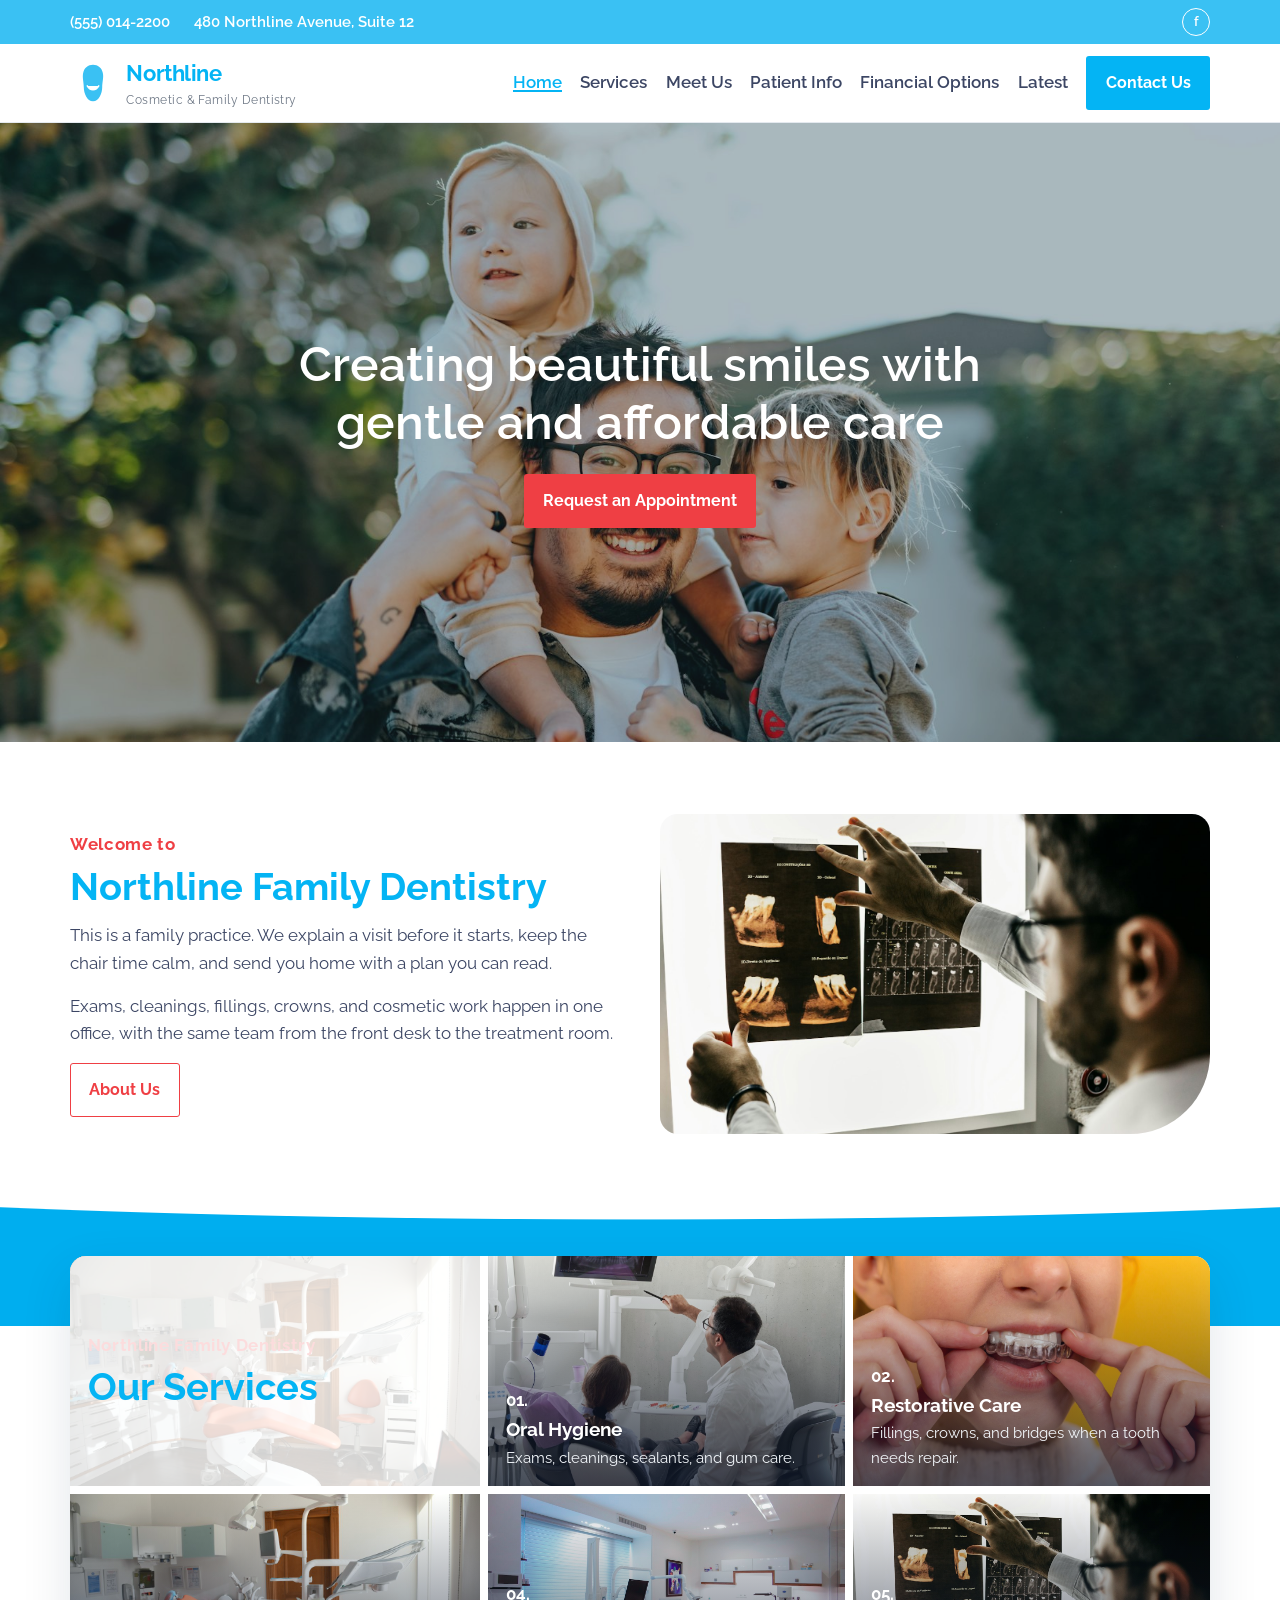
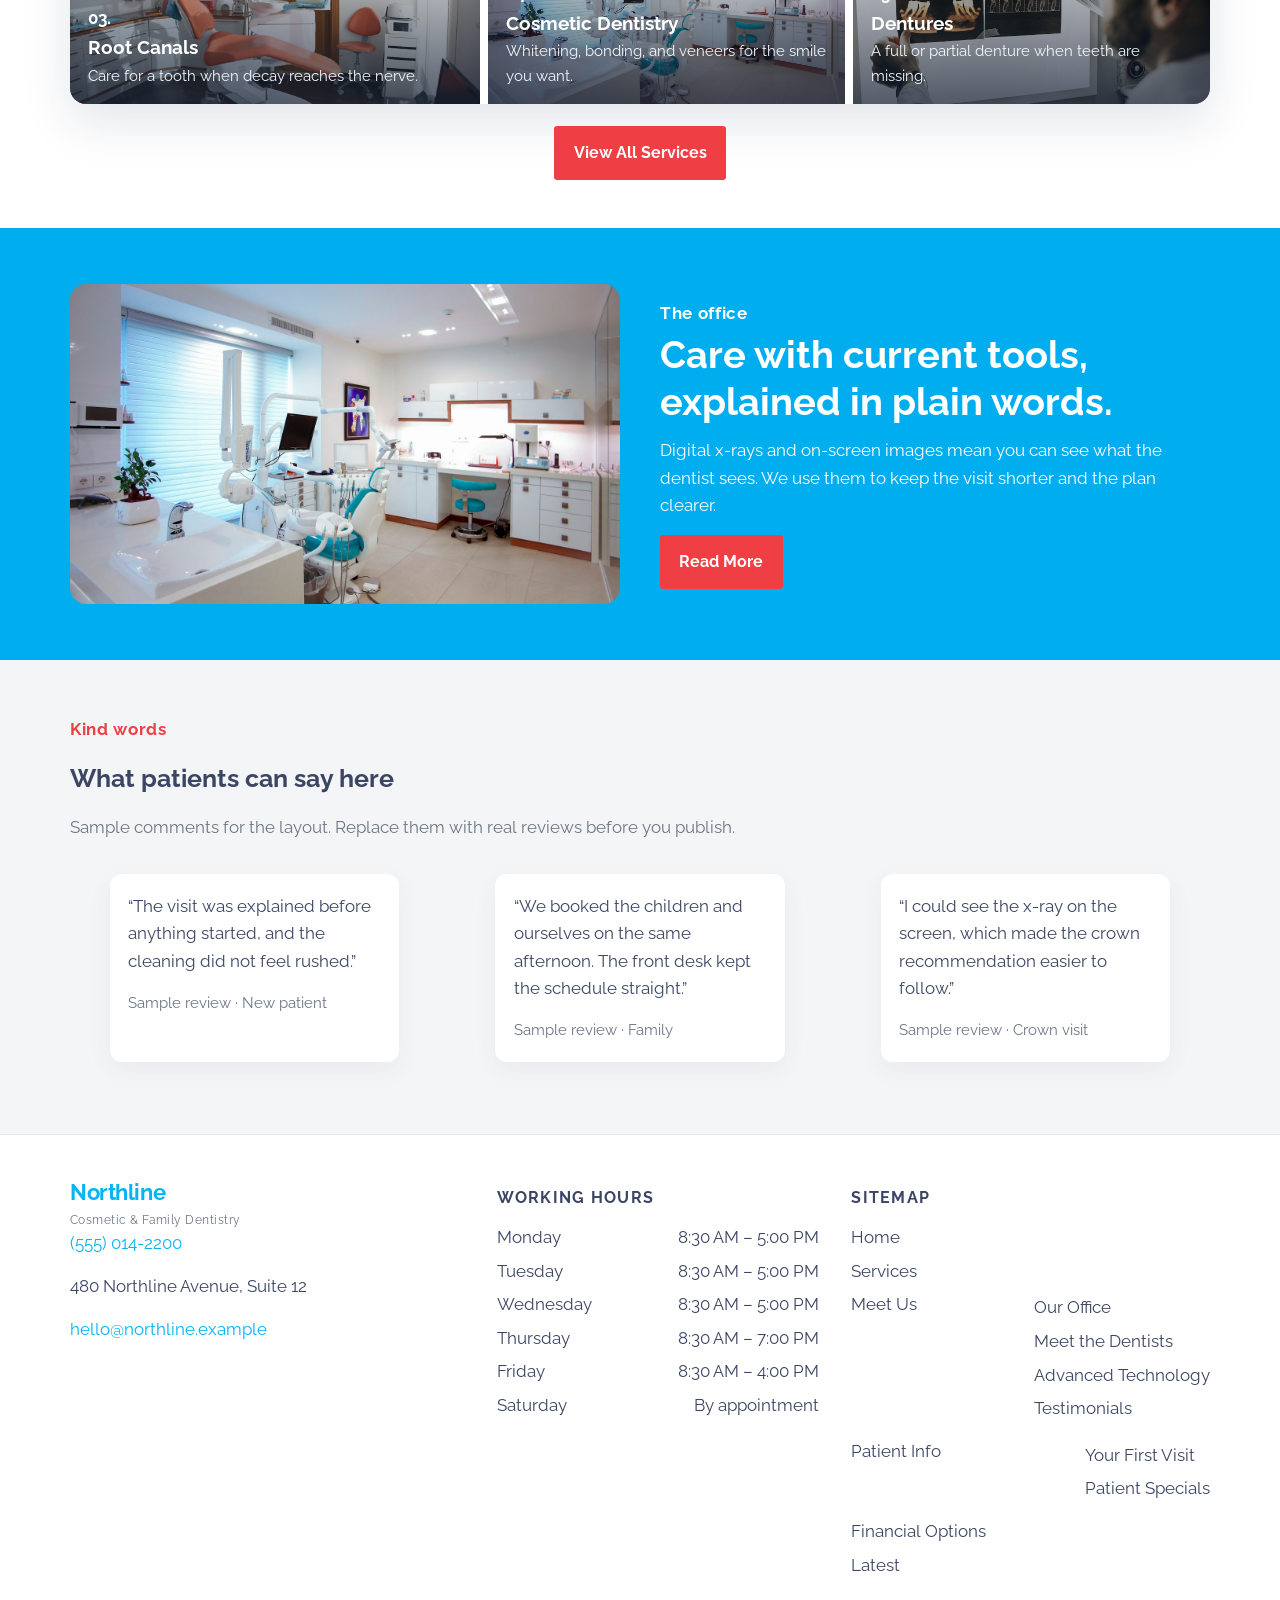
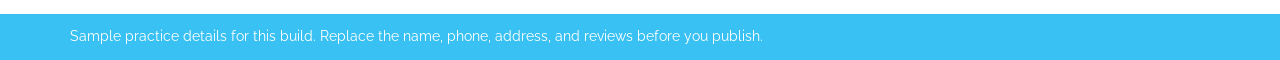
==== index.html @ 06616ae9 "Publish the Northline dental site for client review. Co-authored-by: Cursor <cursoragent@cursor.com>" ====
<!doctype html>
<html lang="en-US">
<head>
<meta charset="UTF-8">
<meta name="viewport" content="width=device-width, initial-scale=1">
<title>Northline Family Dentistry &#8211; Cosmetic &amp; Family Dentistry</title>
<meta name='robots' content='max-image-preview:large' />
<link rel='dns-prefetch' href='//fonts.googleapis.com' />
<link rel="alternate" title="oEmbed (JSON)" type="application/json+oembed" href="https://ammarsanghera-bot.github.io/northline-family-dentistry/wp-json/oembed/1.0/embed?url=http%3A%2F%2Flocalhost%3A8086%2F" />
<link rel="alternate" title="oEmbed (XML)" type="text/xml+oembed" href="https://ammarsanghera-bot.github.io/northline-family-dentistry/wp-json/oembed/1.0/embed?url=http%3A%2F%2Flocalhost%3A8086%2F&#038;format=xml" />
<style id="wp-img-auto-sizes-contain-inline-css">
img:is([sizes=auto i],[sizes^="auto," i]){contain-intrinsic-size:3000px 1500px}
/*# sourceURL=wp-img-auto-sizes-contain-inline-css */
</style>
<style id="wp-emoji-styles-inline-css">

	img.wp-smiley, img.emoji {
		display: inline !important;
		border: none !important;
		box-shadow: none !important;
		height: 1em !important;
		width: 1em !important;
		margin: 0 0.07em !important;
		vertical-align: -0.1em !important;
		background: none !important;
		padding: 0 !important;
	}
/*# sourceURL=wp-emoji-styles-inline-css */
</style>
<style id="classic-theme-styles-inline-css">
/*! This file is auto-generated */
.wp-block-button__link{color:#fff;background-color:#32373c;border-radius:9999px;box-shadow:none;text-decoration:none;padding:calc(.667em + 2px) calc(1.333em + 2px);font-size:1.125em}.wp-block-file__button{background:#32373c;color:#fff;text-decoration:none}
/*# sourceURL=/wp-includes/css/classic-themes.min.css */
</style>
<style id="global-styles-inline-css">
:root{--wp--preset--aspect-ratio--square: 1;--wp--preset--aspect-ratio--4-3: 4/3;--wp--preset--aspect-ratio--3-4: 3/4;--wp--preset--aspect-ratio--3-2: 3/2;--wp--preset--aspect-ratio--2-3: 2/3;--wp--preset--aspect-ratio--16-9: 16/9;--wp--preset--aspect-ratio--9-16: 9/16;--wp--preset--color--black: #000000;--wp--preset--color--cyan-bluish-gray: #abb8c3;--wp--preset--color--white: #ffffff;--wp--preset--color--pale-pink: #f78da7;--wp--preset--color--vivid-red: #cf2e2e;--wp--preset--color--luminous-vivid-orange: #ff6900;--wp--preset--color--luminous-vivid-amber: #fcb900;--wp--preset--color--light-green-cyan: #7bdcb5;--wp--preset--color--vivid-green-cyan: #00d084;--wp--preset--color--pale-cyan-blue: #8ed1fc;--wp--preset--color--vivid-cyan-blue: #0693e3;--wp--preset--color--vivid-purple: #9b51e0;--wp--preset--gradient--vivid-cyan-blue-to-vivid-purple: linear-gradient(135deg,rgb(6,147,227) 0%,rgb(155,81,224) 100%);--wp--preset--gradient--light-green-cyan-to-vivid-green-cyan: linear-gradient(135deg,rgb(122,220,180) 0%,rgb(0,208,130) 100%);--wp--preset--gradient--luminous-vivid-amber-to-luminous-vivid-orange: linear-gradient(135deg,rgb(252,185,0) 0%,rgb(255,105,0) 100%);--wp--preset--gradient--luminous-vivid-orange-to-vivid-red: linear-gradient(135deg,rgb(255,105,0) 0%,rgb(207,46,46) 100%);--wp--preset--gradient--very-light-gray-to-cyan-bluish-gray: linear-gradient(135deg,rgb(238,238,238) 0%,rgb(169,184,195) 100%);--wp--preset--gradient--cool-to-warm-spectrum: linear-gradient(135deg,rgb(74,234,220) 0%,rgb(151,120,209) 20%,rgb(207,42,186) 40%,rgb(238,44,130) 60%,rgb(251,105,98) 80%,rgb(254,248,76) 100%);--wp--preset--gradient--blush-light-purple: linear-gradient(135deg,rgb(255,206,236) 0%,rgb(152,150,240) 100%);--wp--preset--gradient--blush-bordeaux: linear-gradient(135deg,rgb(254,205,165) 0%,rgb(254,45,45) 50%,rgb(107,0,62) 100%);--wp--preset--gradient--luminous-dusk: linear-gradient(135deg,rgb(255,203,112) 0%,rgb(199,81,192) 50%,rgb(65,88,208) 100%);--wp--preset--gradient--pale-ocean: linear-gradient(135deg,rgb(255,245,203) 0%,rgb(182,227,212) 50%,rgb(51,167,181) 100%);--wp--preset--gradient--electric-grass: linear-gradient(135deg,rgb(202,248,128) 0%,rgb(113,206,126) 100%);--wp--preset--gradient--midnight: linear-gradient(135deg,rgb(2,3,129) 0%,rgb(40,116,252) 100%);--wp--preset--font-size--small: 13px;--wp--preset--font-size--medium: 20px;--wp--preset--font-size--large: 36px;--wp--preset--font-size--x-large: 42px;--wp--preset--spacing--20: 0.44rem;--wp--preset--spacing--30: 0.67rem;--wp--preset--spacing--40: 1rem;--wp--preset--spacing--50: 1.5rem;--wp--preset--spacing--60: 2.25rem;--wp--preset--spacing--70: 3.38rem;--wp--preset--spacing--80: 5.06rem;--wp--preset--shadow--natural: 6px 6px 9px rgba(0, 0, 0, 0.2);--wp--preset--shadow--deep: 12px 12px 50px rgba(0, 0, 0, 0.4);--wp--preset--shadow--sharp: 6px 6px 0px rgba(0, 0, 0, 0.2);--wp--preset--shadow--outlined: 6px 6px 0px -3px rgb(255, 255, 255), 6px 6px rgb(0, 0, 0);--wp--preset--shadow--crisp: 6px 6px 0px rgb(0, 0, 0);}.wp-block-button{--wp--preset--dimension--25: 25%;--wp--preset--dimension--50: 50%;--wp--preset--dimension--75: 75%;--wp--preset--dimension--100: 100%;}:where(body) { margin: 0; }:where(.is-layout-flex){gap: 0.5em;}:where(.is-layout-grid){gap: 0.5em;}body .is-layout-flex{display: flex;}.is-layout-flex{flex-wrap: wrap;align-items: center;}.is-layout-flex > :is(*, div){margin: 0;}body .is-layout-grid{display: grid;}.is-layout-grid > :is(*, div){margin: 0;}body{padding-top: 0px;padding-right: 0px;padding-bottom: 0px;padding-left: 0px;}:root :where(.wp-element-button, .wp-block-button__link){background-color: #32373c;border-width: 0;color: #fff;font-family: inherit;font-size: inherit;font-style: inherit;font-weight: inherit;letter-spacing: inherit;line-height: inherit;padding-top: calc(0.667em + 2px);padding-right: calc(1.333em + 2px);padding-bottom: calc(0.667em + 2px);padding-left: calc(1.333em + 2px);text-decoration: none;text-transform: inherit;}.has-black-color{color: var(--wp--preset--color--black) !important;}.has-cyan-bluish-gray-color{color: var(--wp--preset--color--cyan-bluish-gray) !important;}.has-white-color{color: var(--wp--preset--color--white) !important;}.has-pale-pink-color{color: var(--wp--preset--color--pale-pink) !important;}.has-vivid-red-color{color: var(--wp--preset--color--vivid-red) !important;}.has-luminous-vivid-orange-color{color: var(--wp--preset--color--luminous-vivid-orange) !important;}.has-luminous-vivid-amber-color{color: var(--wp--preset--color--luminous-vivid-amber) !important;}.has-light-green-cyan-color{color: var(--wp--preset--color--light-green-cyan) !important;}.has-vivid-green-cyan-color{color: var(--wp--preset--color--vivid-green-cyan) !important;}.has-pale-cyan-blue-color{color: var(--wp--preset--color--pale-cyan-blue) !important;}.has-vivid-cyan-blue-color{color: var(--wp--preset--color--vivid-cyan-blue) !important;}.has-vivid-purple-color{color: var(--wp--preset--color--vivid-purple) !important;}.has-black-background-color{background-color: var(--wp--preset--color--black) !important;}.has-cyan-bluish-gray-background-color{background-color: var(--wp--preset--color--cyan-bluish-gray) !important;}.has-white-background-color{background-color: var(--wp--preset--color--white) !important;}.has-pale-pink-background-color{background-color: var(--wp--preset--color--pale-pink) !important;}.has-vivid-red-background-color{background-color: var(--wp--preset--color--vivid-red) !important;}.has-luminous-vivid-orange-background-color{background-color: var(--wp--preset--color--luminous-vivid-orange) !important;}.has-luminous-vivid-amber-background-color{background-color: var(--wp--preset--color--luminous-vivid-amber) !important;}.has-light-green-cyan-background-color{background-color: var(--wp--preset--color--light-green-cyan) !important;}.has-vivid-green-cyan-background-color{background-color: var(--wp--preset--color--vivid-green-cyan) !important;}.has-pale-cyan-blue-background-color{background-color: var(--wp--preset--color--pale-cyan-blue) !important;}.has-vivid-cyan-blue-background-color{background-color: var(--wp--preset--color--vivid-cyan-blue) !important;}.has-vivid-purple-background-color{background-color: var(--wp--preset--color--vivid-purple) !important;}.has-black-border-color{border-color: var(--wp--preset--color--black) !important;}.has-cyan-bluish-gray-border-color{border-color: var(--wp--preset--color--cyan-bluish-gray) !important;}.has-white-border-color{border-color: var(--wp--preset--color--white) !important;}.has-pale-pink-border-color{border-color: var(--wp--preset--color--pale-pink) !important;}.has-vivid-red-border-color{border-color: var(--wp--preset--color--vivid-red) !important;}.has-luminous-vivid-orange-border-color{border-color: var(--wp--preset--color--luminous-vivid-orange) !important;}.has-luminous-vivid-amber-border-color{border-color: var(--wp--preset--color--luminous-vivid-amber) !important;}.has-light-green-cyan-border-color{border-color: var(--wp--preset--color--light-green-cyan) !important;}.has-vivid-green-cyan-border-color{border-color: var(--wp--preset--color--vivid-green-cyan) !important;}.has-pale-cyan-blue-border-color{border-color: var(--wp--preset--color--pale-cyan-blue) !important;}.has-vivid-cyan-blue-border-color{border-color: var(--wp--preset--color--vivid-cyan-blue) !important;}.has-vivid-purple-border-color{border-color: var(--wp--preset--color--vivid-purple) !important;}.has-vivid-cyan-blue-to-vivid-purple-gradient-background{background: var(--wp--preset--gradient--vivid-cyan-blue-to-vivid-purple) !important;}.has-light-green-cyan-to-vivid-green-cyan-gradient-background{background: var(--wp--preset--gradient--light-green-cyan-to-vivid-green-cyan) !important;}.has-luminous-vivid-amber-to-luminous-vivid-orange-gradient-background{background: var(--wp--preset--gradient--luminous-vivid-amber-to-luminous-vivid-orange) !important;}.has-luminous-vivid-orange-to-vivid-red-gradient-background{background: var(--wp--preset--gradient--luminous-vivid-orange-to-vivid-red) !important;}.has-very-light-gray-to-cyan-bluish-gray-gradient-background{background: var(--wp--preset--gradient--very-light-gray-to-cyan-bluish-gray) !important;}.has-cool-to-warm-spectrum-gradient-background{background: var(--wp--preset--gradient--cool-to-warm-spectrum) !important;}.has-blush-light-purple-gradient-background{background: var(--wp--preset--gradient--blush-light-purple) !important;}.has-blush-bordeaux-gradient-background{background: var(--wp--preset--gradient--blush-bordeaux) !important;}.has-luminous-dusk-gradient-background{background: var(--wp--preset--gradient--luminous-dusk) !important;}.has-pale-ocean-gradient-background{background: var(--wp--preset--gradient--pale-ocean) !important;}.has-electric-grass-gradient-background{background: var(--wp--preset--gradient--electric-grass) !important;}.has-midnight-gradient-background{background: var(--wp--preset--gradient--midnight) !important;}.has-small-font-size{font-size: var(--wp--preset--font-size--small) !important;}.has-medium-font-size{font-size: var(--wp--preset--font-size--medium) !important;}.has-large-font-size{font-size: var(--wp--preset--font-size--large) !important;}.has-x-large-font-size{font-size: var(--wp--preset--font-size--x-large) !important;}
:root :where(.wp-block-icon svg){width: 24px;}
:where(.wp-block-gallery.is-layout-flex){gap: var( --wp--style--gallery-gap-default, var( --gallery-block--gutter-size, var( --wp--style--block-gap, 0.5em ) ) );}:where(.wp-block-gallery.is-layout-grid){gap: var( --wp--style--gallery-gap-default, var( --gallery-block--gutter-size, var( --wp--style--block-gap, 0.5em ) ) );}
:where(.wp-block-latest-posts.is-layout-flex){gap: 1.25em;}:where(.wp-block-latest-posts.is-layout-grid){gap: 1.25em;}
:where(.wp-block-post-template.is-layout-flex){gap: 1.25em;}:where(.wp-block-post-template.is-layout-grid){gap: 1.25em;}
:where(.wp-block-term-template.is-layout-flex){gap: 1.25em;}:where(.wp-block-term-template.is-layout-grid){gap: 1.25em;}
:where(.wp-block-columns.is-layout-flex){gap: 2em;}:where(.wp-block-columns.is-layout-grid){gap: 2em;}
:root :where(.wp-block-pullquote){font-size: 1.5em;line-height: 1.6;}
/*# sourceURL=global-styles-inline-css */
</style>
<link rel='stylesheet' id='northline-fonts-css' href='https://fonts.googleapis.com/css2?family=Raleway:wght@500;600;700&#038;display=swap' media='all' />
<link rel='stylesheet' id='elementor-frontend-css' href='./wp-content/plugins/elementor/assets/css/frontend.min.css?ver=4.3.6' media='all' />
<style id="elementor-frontend-inline-css">
.e-heading-base a, .e-paragraph-base a { all: unset; cursor: pointer; }form[data-element_type="e-form"].form-state-success [data-element_type="e-form-success-message"],form[data-element_type="e-form"].form-state-error [data-element_type="e-form-error-message"]{ display: block; }.elementor-edit-mode [data-element_type="e-form-success-message"]:is(.elementor-element-editable, :has(.elementor-element-editable), :has(> .elementor-empty-view)),.elementor-edit-mode [data-element_type="e-form-error-message"]:is(.elementor-element-editable, :has(.elementor-element-editable), :has(> .elementor-empty-view)){ display: block; }.e-background-video { position: relative; overflow: hidden; }.e-background-video__media { position: absolute; inset: 0; width: 100%; height: 100%; object-fit: cover; pointer-events: none; z-index: 0; }.e-background-video__content { position: relative; z-index: 1; flex: 1 1 auto; }.elementor-edit-mode .e-background-video__content.e-atomic-element:has(> .elementor-empty-view) { display: flex; flex-direction: column; flex: 1 1 auto; min-height: 0; }.elementor-edit-mode .e-background-video__content.e-atomic-element:has(> .elementor-empty-view) > .elementor-empty-view.elementor-empty-view { position: relative; flex: 1 1 auto; min-height: 120px; height: auto; width: 100%; }.elementor-edit-mode .e-background-video__content.e-atomic-element:has(> .elementor-empty-view) > .elementor-empty-view > .elementor-first-add { position: absolute; inset: 0; width: 100%; height: 100%; }.e-background-video__controls { z-index: 2; }.e-background-video__play, .e-background-video__pause { appearance: none; -webkit-appearance: none; }.e-background-video.e-background-video--playing .e-background-video__play { display: none; }.e-background-video.e-background-video--paused .e-background-video__pause { display: none; }.e-background-video:not(.e-background-video--playing):not(.e-background-video--paused) .e-background-video__controls,.e-background-video:not(.e-background-video--playing):not(.e-background-video--paused) .e-background-video__play,.e-background-video:not(.e-background-video--playing):not(.e-background-video--paused) .e-background-video__pause { display: none; }.e-accordion-item-header-base { list-style: none; }.e-accordion-item-header-base::-webkit-details-marker { display: none; }.e-accordion-item-base { interpolate-size: allow-keywords; }.e-accordion-item-base::details-content {block-size: 0; overflow: hidden;transition: block-size .3s ease, content-visibility .3s ease allow-discrete;}.e-accordion-item-base[open]::details-content { block-size: auto; }.e-accordion-item-icon-base.e-accordion-item-icon-base .e-svg-base { width: auto; height: 100%; max-width: 100%; }.e-accordion-item-icon-base.e-accordion-item-icon-base .e-svg-base svg { width: auto !important; }.e-accordion-item-icon-base svg { transition: transform .3s ease; }.e-accordion-item-base[open] > summary .e-accordion-item-icon-base svg { transform: rotate(180deg); }
/*# sourceURL=elementor-frontend-inline-css */
</style>
<link rel='stylesheet' id='northline-css' href='./wp-content/themes/northline/assets/css/site.css?ver=1.0.0' media='all' />
<link rel='stylesheet' id='elementor-post-4-css' href='./wp-content/uploads/elementor/css/post-4.css?ver=1793746871' media='all' />
<link rel='stylesheet' id='elementor-post-5-css' href='./wp-content/uploads/elementor/css/post-5.css?ver=1793746871' media='all' />
<link rel='stylesheet' id='base-desktop-css' href='./wp-content/uploads/elementor/css/base-desktop.css?ver=6aea67b7d69b6' media='all' />
<link rel='stylesheet' id='base-mobile-css' href='./wp-content/uploads/elementor/css/base-mobile.css?ver=6aea67b7d69b6' media='(max-width:767px)' />
<link rel='stylesheet' id='elementor-gf-roboto-css' href='https://fonts.googleapis.com/css?family=Roboto:100,100italic,200,200italic,300,300italic,400,400italic,500,500italic,600,600italic,700,700italic,800,800italic,900,900italic&#038;display=swap' media='all' />
<link rel='stylesheet' id='elementor-gf-robotoslab-css' href='https://fonts.googleapis.com/css?family=Roboto+Slab:100,100italic,200,200italic,300,300italic,400,400italic,500,500italic,600,600italic,700,700italic,800,800italic,900,900italic&#038;display=swap' media='all' />
<script id="jquery-core-js" src="./wp-includes/js/jquery/jquery.min.js?ver=3.7.1"></script>
<script id="jquery-migrate-js" src="./wp-includes/js/jquery/jquery-migrate.min.js?ver=3.4.1"></script>
<link rel="https://api.w.org/" href="https://ammarsanghera-bot.github.io/northline-family-dentistry/wp-json/" /><link rel="alternate" title="JSON" type="application/json" href="https://ammarsanghera-bot.github.io/northline-family-dentistry/wp-json/wp/v2/pages/5" /><link rel="EditURI" type="application/rsd+xml" title="RSD" href="https://ammarsanghera-bot.github.io/northline-family-dentistry/xmlrpc.php?rsd" />
<meta name="generator" content="WordPress 7.1.4" />
<link rel="canonical" href="./" />
<link rel='shortlink' href='./' />
<meta name="generator" content="Elementor 4.3.6; features: e_font_icon_svg, additional_custom_breakpoints; settings: css_print_method-external, google_font-enabled, font_display-swap">
			<style>
				.e-con.e-parent:nth-of-type(n+4):not(.e-lazyloaded):not(.e-no-lazyload),
				.e-con.e-parent:nth-of-type(n+4):not(.e-lazyloaded):not(.e-no-lazyload) * {
					background-image: none !important;
				}
				@media screen and (max-height: 1024px) {
					.e-con.e-parent:nth-of-type(n+3):not(.e-lazyloaded):not(.e-no-lazyload),
					.e-con.e-parent:nth-of-type(n+3):not(.e-lazyloaded):not(.e-no-lazyload) * {
						background-image: none !important;
					}
				}
				@media screen and (max-height: 640px) {
					.e-con.e-parent:nth-of-type(n+2):not(.e-lazyloaded):not(.e-no-lazyload),
					.e-con.e-parent:nth-of-type(n+2):not(.e-lazyloaded):not(.e-no-lazyload) * {
						background-image: none !important;
					}
				}
			</style>
			</head>
<body class="home wp-singular page-template-default page page-id-5 wp-theme-northline elementor-default elementor-kit-4 elementor-page elementor-page-5">
<a class="skip" href="#main">Skip to content</a>
<div class="topbar">
	<div class="wrap topbar__inner">
		<a href="tel:5550142200">(555) 014-2200</a>
		<span>480 Northline Avenue, Suite 12</span>
		<span class="topbar__social" aria-hidden="true">f</span>
	</div>
</div>
<header class="site-header">
	<div class="wrap header__inner">
		<a class="logo" href="./">
			<svg viewBox="0 0 48 48" aria-hidden="true"><path fill="#3AC1F3" d="M24 5c5.2 0 9 3.2 10.2 8.2 1.2 5.2-.6 9.4-.6 15.2 0 6.2-3.4 14.6-9.6 14.6S14.4 34.6 14.4 28.4c0-5.8-1.8-10-0.6-15.2C15 8.2 18.8 5 24 5z"/><path fill="#fff" d="M18 27c1.4 2.6 3.4 4 6 4s4.6-1.4 6-4" stroke="#fff" stroke-width="1.6" fill="none" stroke-linecap="round"/></svg>
			<span><strong>Northline</strong><small>Cosmetic &amp; Family Dentistry</small></span>
		</a>
		<button class="burger" type="button" aria-expanded="false" aria-label="Menu"><span></span><span></span><span></span></button>
		<nav class="nav" id="nav">
			<ul id="menu-northline" class="menu"><li id="menu-item-13" class="menu-item menu-item-type-custom menu-item-object-custom current-menu-item current_page_item menu-item-home menu-item-13"><a href="./" aria-current="page">Home</a></li>
<li id="menu-item-14" class="menu-item menu-item-type-custom menu-item-object-custom menu-item-14"><a href="./services/">Services</a></li>
<li id="menu-item-15" class="menu-item menu-item-type-custom menu-item-object-custom menu-item-has-children menu-item-15"><a href="./meet-us/">Meet Us</a>
<ul class="sub-menu">
	<li id="menu-item-16" class="menu-item menu-item-type-custom menu-item-object-custom menu-item-16"><a href="./meet-us/#office">Our Office</a></li>
	<li id="menu-item-17" class="menu-item menu-item-type-custom menu-item-object-custom menu-item-17"><a href="./meet-us/#dentists">Meet the Dentists</a></li>
	<li id="menu-item-18" class="menu-item menu-item-type-custom menu-item-object-custom menu-item-18"><a href="./meet-us/#technology">Advanced Technology</a></li>
	<li id="menu-item-19" class="menu-item menu-item-type-custom menu-item-object-custom menu-item-19"><a href="./meet-us/#testimonials">Testimonials</a></li>
</ul>
</li>
<li id="menu-item-20" class="menu-item menu-item-type-custom menu-item-object-custom menu-item-has-children menu-item-20"><a href="./patient-info/">Patient Info</a>
<ul class="sub-menu">
	<li id="menu-item-21" class="menu-item menu-item-type-custom menu-item-object-custom menu-item-21"><a href="./patient-info/#first-visit">Your First Visit</a></li>
	<li id="menu-item-22" class="menu-item menu-item-type-custom menu-item-object-custom menu-item-22"><a href="./patient-info/#specials">Patient Specials</a></li>
</ul>
</li>
<li id="menu-item-23" class="menu-item menu-item-type-custom menu-item-object-custom menu-item-23"><a href="./financial-options/">Financial Options</a></li>
<li id="menu-item-24" class="menu-item menu-item-type-custom menu-item-object-custom menu-item-24"><a href="./dental-news/">Latest</a></li>
</ul>			<a class="nl-btn nl-btn--blue" href="./contact-us/">Contact Us</a>
		</nav>
	</div>
</header>
<main id="main">
		<div data-elementor-type="wp-page" data-elementor-id="5" class="elementor elementor-5">
						<section class="elementor-section elementor-top-section elementor-element elementor-element-9596013 elementor-section-full_width nl-flush elementor-section-height-default elementor-section-height-default" data-id="9596013" data-element_type="section" data-e-type="section">
						<div class="elementor-container elementor-column-gap-no">
					<div class="elementor-column elementor-col-100 elementor-top-column elementor-element elementor-element-0a72478" data-id="0a72478" data-element_type="column" data-e-type="column">
			<div class="elementor-widget-wrap elementor-element-populated">
						<div class="elementor-element elementor-element-f3c552b elementor-widget elementor-widget-shortcode" data-id="f3c552b" data-element_type="widget" data-e-type="widget" data-widget_type="shortcode.default">
							<div class="elementor-shortcode">	<div class="nl">
		<section class="nl-hero" style="background-image:url('./wp-content/themes/northline/assets/img/hero.jpg')">
			<div class="nl-hero__inner">
				<h1>Creating beautiful smiles with gentle and affordable care</h1>
				<a class="nl-btn nl-btn--red" href="./contact-us/">Request an Appointment</a>
			</div>
		</section>
		<section class="nl-welcome">
			<div class="nl-wrap nl-split">
				<div>
					<p class="nl-kicker">Welcome to</p>
					<h2>Northline Family Dentistry</h2>
					<p>This is a family practice. We explain a visit before it starts, keep the chair time calm, and send you home with a plan you can read.</p>
					<p>Exams, cleanings, fillings, crowns, and cosmetic work happen in one office, with the same team from the front desk to the treatment room.</p>
					<a class="nl-btn nl-btn--ghost" href="./meet-us/">About Us</a>
				</div>
				<div class="nl-photo" style="background-image:url('./wp-content/themes/northline/assets/img/team.jpg')"></div>
			</div>
		</section>
		<div class="nl-wave" aria-hidden="true"></div>
		<section class="nl-services-block">
			<div class="nl-wrap">
				<div class="nl-mosaic">
					<article class="nl-tile nl-tile--intro">
						<p class="nl-kicker">Northline Family Dentistry</p>
						<h2>Our Services</h2>
					</article>
					<a class="nl-tile" style="background-image:url('./wp-content/themes/northline/assets/img/care.jpg')" href="./services/#hygiene"><span>01.</span><strong>Oral Hygiene</strong><em>Exams, cleanings, sealants, and gum care.</em></a>
					<a class="nl-tile" style="background-image:url('./wp-content/themes/northline/assets/img/tools.jpg')" href="./services/#restorative"><span>02.</span><strong>Restorative Care</strong><em>Fillings, crowns, and bridges when a tooth needs repair.</em></a>
					<a class="nl-tile" style="background-image:url('./wp-content/themes/northline/assets/img/smile.jpg')" href="./services/#root-canals"><span>03.</span><strong>Root Canals</strong><em>Care for a tooth when decay reaches the nerve.</em></a>
					<a class="nl-tile" style="background-image:url('./wp-content/themes/northline/assets/img/clinic.jpg')" href="./services/#cosmetic"><span>04.</span><strong>Cosmetic Dentistry</strong><em>Whitening, bonding, and veneers for the smile you want.</em></a>
					<a class="nl-tile" style="background-image:url('./wp-content/themes/northline/assets/img/team.jpg')" href="./services/#dentures"><span>05.</span><strong>Dentures</strong><em>A full or partial denture when teeth are missing.</em></a>
				</div>
				<p class="nl-center"><a class="nl-btn nl-btn--red" href="./services/">View All Services</a></p>
			</div>
		</section>
		<section class="nl-tech">
			<div class="nl-wrap nl-split">
				<div class="nl-photo nl-photo--plain" style="background-image:url('./wp-content/themes/northline/assets/img/clinic.jpg')"></div>
				<div>
					<p class="nl-kicker nl-kicker--light">The office</p>
					<h2>Care with current tools, explained in plain words.</h2>
					<p>Digital x-rays and on-screen images mean you can see what the dentist sees. We use them to keep the visit shorter and the plan clearer.</p>
					<a class="nl-btn nl-btn--red" href="./meet-us/#technology">Read More</a>
				</div>
			</div>
		</section>
		<section class="nl-quotes" id="testimonials">
			<div class="nl-wrap">
				<p class="nl-kicker">Kind words</p>
				<h2>What patients can say here</h2>
				<p class="nl-note">Sample comments for the layout. Replace them with real reviews before you publish.</p>
				<div class="nl-cards">
					<blockquote class="nl-card"><p>“The visit was explained before anything started, and the cleaning did not feel rushed.”</p><footer>Sample review · New patient</footer></blockquote>
					<blockquote class="nl-card"><p>“We booked the children and ourselves on the same afternoon. The front desk kept the schedule straight.”</p><footer>Sample review · Family</footer></blockquote>
					<blockquote class="nl-card"><p>“I could see the x-ray on the screen, which made the crown recommendation easier to follow.”</p><footer>Sample review · Crown visit</footer></blockquote>
				</div>
			</div>
		</section>
	</div>
	</div>
						</div>
					</div>
		</div>
					</div>
		</section>
				</div>
		</main>
<footer class="site-footer">
	<div class="wrap footer__grid">
		<div>
			<a class="logo" href="./"><span><strong>Northline</strong><small>Cosmetic &amp; Family Dentistry</small></span></a>
			<p><a href="tel:5550142200">(555) 014-2200</a></p>
			<p>480 Northline Avenue, Suite 12</p>
			<p><a href="mailto:hello@northline.example">hello@northline.example</a></p>
		</div>
		<div>
			<h2>Working hours</h2>
			<ul class="hours">
									<li><span>Monday</span><span>8:30 AM – 5:00 PM</span></li>
									<li><span>Tuesday</span><span>8:30 AM – 5:00 PM</span></li>
									<li><span>Wednesday</span><span>8:30 AM – 5:00 PM</span></li>
									<li><span>Thursday</span><span>8:30 AM – 7:00 PM</span></li>
									<li><span>Friday</span><span>8:30 AM – 4:00 PM</span></li>
									<li><span>Saturday</span><span>By appointment</span></li>
							</ul>
		</div>
		<div>
			<h2>Sitemap</h2>
			<ul id="menu-northline-1" class="footer-menu"><li class="menu-item menu-item-type-custom menu-item-object-custom current-menu-item current_page_item menu-item-home menu-item-13"><a href="./" aria-current="page">Home</a></li>
<li class="menu-item menu-item-type-custom menu-item-object-custom menu-item-14"><a href="./services/">Services</a></li>
<li class="menu-item menu-item-type-custom menu-item-object-custom menu-item-has-children menu-item-15"><a href="./meet-us/">Meet Us</a>
<ul class="sub-menu">
	<li class="menu-item menu-item-type-custom menu-item-object-custom menu-item-16"><a href="./meet-us/#office">Our Office</a></li>
	<li class="menu-item menu-item-type-custom menu-item-object-custom menu-item-17"><a href="./meet-us/#dentists">Meet the Dentists</a></li>
	<li class="menu-item menu-item-type-custom menu-item-object-custom menu-item-18"><a href="./meet-us/#technology">Advanced Technology</a></li>
	<li class="menu-item menu-item-type-custom menu-item-object-custom menu-item-19"><a href="./meet-us/#testimonials">Testimonials</a></li>
</ul>
</li>
<li class="menu-item menu-item-type-custom menu-item-object-custom menu-item-has-children menu-item-20"><a href="./patient-info/">Patient Info</a>
<ul class="sub-menu">
	<li class="menu-item menu-item-type-custom menu-item-object-custom menu-item-21"><a href="./patient-info/#first-visit">Your First Visit</a></li>
	<li class="menu-item menu-item-type-custom menu-item-object-custom menu-item-22"><a href="./patient-info/#specials">Patient Specials</a></li>
</ul>
</li>
<li class="menu-item menu-item-type-custom menu-item-object-custom menu-item-23"><a href="./financial-options/">Financial Options</a></li>
<li class="menu-item menu-item-type-custom menu-item-object-custom menu-item-24"><a href="./dental-news/">Latest</a></li>
</ul>		</div>
	</div>
	<div class="legal">
		<div class="wrap">Sample practice details for this build. Replace the name, phone, address, and reviews before you publish.</div>
	</div>
	<script type="speculationrules">
{"prefetch":[{"source":"document","where":{"and":[{"href_matches":"/*"},{"not":{"href_matches":["/wp-*.php","/wp-admin/*","/wp-content/uploads/*","/wp-content/*","/wp-content/plugins/*","/wp-content/themes/northline/*","/*\\?(.+)"]}},{"not":{"selector_matches":"a[rel~=\"nofollow\"]"}},{"not":{"selector_matches":".no-prefetch, .no-prefetch a"}}]},"eagerness":"conservative"}]}
</script>
			<script>
				( () => {
					const lazyloadRunObserver = () => {
						const lazyloadBackgrounds = document.querySelectorAll( `.e-con.e-parent:not(.e-lazyloaded)` );
						const lazyloadBackgroundObserver = new IntersectionObserver( ( entries ) => {
							entries.forEach( ( entry ) => {
								if ( entry.isIntersecting ) {
									let lazyloadBackground = entry.target;
									if( lazyloadBackground ) {
										lazyloadBackground.classList.add( 'e-lazyloaded' );
									}
									lazyloadBackgroundObserver.unobserve( entry.target );
								}
							});
						}, { rootMargin: '200px 0px 200px 0px' } );
						lazyloadBackgrounds.forEach( ( lazyloadBackground ) => {
							lazyloadBackgroundObserver.observe( lazyloadBackground );
						} );
					};
					const events = [
						'DOMContentLoaded',
						'elementor/lazyload/observe',
					];
					events.forEach( ( event ) => {
						document.addEventListener( event, lazyloadRunObserver );
					} );
				} )();
			</script>
			<script id="northline-nav-js" src="./wp-content/themes/northline/assets/js/nav.js?ver=1.0.0"></script>
<script id="elementor-webpack-runtime-js" src="./wp-content/plugins/elementor/assets/js/webpack.runtime.min.js?ver=4.3.6"></script>
<script id="elementor-frontend-modules-js" src="./wp-content/plugins/elementor/assets/js/frontend-modules.min.js?ver=4.3.6"></script>
<script id="jquery-ui-core-js-before">
jQuery.uiBackCompat = true;
//# sourceURL=jquery-ui-core-js-before
</script>
<script id="jquery-ui-core-js" src="./wp-includes/js/jquery/ui/core.min.js?ver=1.14.2"></script>
<script id="elementor-frontend-js-before">
var elementorFrontendConfig = {"environmentMode":{"edit":false,"wpPreview":false,"isScriptDebug":false},"i18n":{"shareOnFacebook":"Share on Facebook","shareOnX":"Share on X","pinIt":"Pin it","download":"Download","downloadImage":"Download image","fullscreen":"Fullscreen","zoom":"Zoom","share":"Share","playVideo":"Play Video","previous":"Previous","next":"Next","close":"Close","a11yCarouselPrevSlideMessage":"Previous slide","a11yCarouselNextSlideMessage":"Next slide","a11yCarouselFirstSlideMessage":"This is the first slide","a11yCarouselLastSlideMessage":"This is the last slide","a11yCarouselPaginationBulletMessage":"Go to slide"},"is_rtl":false,"breakpoints":{"xs":0,"sm":480,"md":768,"lg":1025,"xl":1440,"xxl":1600},"responsive":{"breakpoints":{"mobile":{"label":"Mobile Portrait","value":767,"default_value":767,"direction":"max","is_enabled":true},"mobile_extra":{"label":"Mobile Landscape","value":880,"default_value":880,"direction":"max","is_enabled":false},"tablet":{"label":"Tablet Portrait","value":1024,"default_value":1024,"direction":"max","is_enabled":true},"tablet_extra":{"label":"Tablet Landscape","value":1200,"default_value":1200,"direction":"max","is_enabled":false},"laptop":{"label":"Laptop","value":1366,"default_value":1366,"direction":"max","is_enabled":false},"widescreen":{"label":"Widescreen","value":2400,"default_value":2400,"direction":"min","is_enabled":false}},"hasCustomBreakpoints":false},"version":"4.3.6","is_static":false,"experimentalFeatures":{"e_font_icon_svg":true,"additional_custom_breakpoints":true,"container":true,"e_optimized_markup":true,"nested-elements":true,"e_atomic_elements":true,"e_opt_in_v4":true,"import-export-customization":true},"urls":{"assets":"http:\/\/localhost:8086\/wp-content\/plugins\/elementor\/assets\/","ajaxurl":"http:\/\/localhost:8086\/wp-admin\/admin-ajax.php","uploadUrl":"http:\/\/localhost:8086\/wp-content\/uploads"},"nonces":{"floatingButtonsClickTracking":"32456e4a11","atomicFormsSendForm":"0735f6a78f"},"swiperClass":"swiper","settings":{"page":[],"editorPreferences":[]},"kit":{"active_breakpoints":["viewport_mobile","viewport_tablet"],"global_image_lightbox":"yes","lightbox_enable_counter":"yes","lightbox_enable_fullscreen":"yes","lightbox_enable_zoom":"yes","lightbox_enable_share":"yes","lightbox_title_src":"title","lightbox_description_src":"description"},"post":{"id":5,"title":"Northline%20Family%20Dentistry%20%E2%80%93%20Cosmetic%20%26%20Family%20Dentistry","excerpt":"","featuredImage":false}};
//# sourceURL=elementor-frontend-js-before
</script>
<script id="elementor-frontend-js" src="./wp-content/plugins/elementor/assets/js/frontend.min.js?ver=4.3.6"></script>
<script id="wp-emoji-settings" type="application/json">
{"baseUrl":"https://s.w.org/images/core/emoji/17.0.2/72x72/","ext":".png","svgUrl":"https://s.w.org/images/core/emoji/17.0.2/svg/","svgExt":".svg","source":{"concatemoji":"./wp-includes/js/wp-emoji-release.min.js?ver=7.1.4"}}
</script>
<script type="module">
/*! This file is auto-generated */
var e="script#wp-emoji-settings",t=document.querySelector(e);if(!(t instanceof HTMLScriptElement))throw new Error("Element missing: "+e);const r=JSON.parse(t.text),s=(window._wpemojiSettings=r,"wpEmojiSettingsSupports"),o=["flag","emoji"];function i(e){try{var t={supportTests:e,timestamp:(new Date).valueOf()};sessionStorage.setItem(s,JSON.stringify(t))}catch(e){}}function c(e,t,n){e.clearRect(0,0,e.canvas.width,e.canvas.height),e.fillText(t,0,0);t=new Uint32Array(e.getImageData(0,0,e.canvas.width,e.canvas.height).data);e.clearRect(0,0,e.canvas.width,e.canvas.height),e.fillText(n,0,0);const r=new Uint32Array(e.getImageData(0,0,e.canvas.width,e.canvas.height).data);return t.every((e,t)=>e===r[t])}function p(e,t){e.clearRect(0,0,e.canvas.width,e.canvas.height),e.fillText(t,0,0);var n=e.getImageData(16,16,1,1);for(let e=0;e<n.data.length;e++)if(0!==n.data[e])return!1;return!0}function u(e,t,n,r){switch(t){case"flag":return n(e,"\ud83c\udff3\ufe0f\u200d\u26a7\ufe0f","\ud83c\udff3\ufe0f\u200b\u26a7\ufe0f")?!1:!n(e,"\ud83c\udde8\ud83c\uddf6","\ud83c\udde8\u200b\ud83c\uddf6")&&!n(e,"\ud83c\udff4\udb40\udc67\udb40\udc62\udb40\udc65\udb40\udc6e\udb40\udc67\udb40\udc7f","\ud83c\udff4\u200b\udb40\udc67\u200b\udb40\udc62\u200b\udb40\udc65\u200b\udb40\udc6e\u200b\udb40\udc67\u200b\udb40\udc7f");case"emoji":return!r(e,"\ud83e\u1fac8")}return!1}function f(e,t,n,r){let a;const s=(a="undefined"!=typeof WorkerGlobalScope&&self instanceof WorkerGlobalScope?new OffscreenCanvas(300,150):document.createElement("canvas")).getContext("2d",{willReadFrequently:!0}),o=(s.textBaseline="top",s.font="600 32px Arial",{});return e.forEach(e=>{o[e]=t(s,e,n,r)}),o}function a(e){var t=document.createElement("script");t.src=e,t.defer=!0,document.head.appendChild(t)}r.supports={everything:!0,everythingExceptFlag:!0},new Promise(t=>{let n=function(){try{var e=JSON.parse(sessionStorage.getItem(s));if("object"==typeof e&&"number"==typeof e.timestamp&&(new Date).valueOf()<e.timestamp+604800&&"object"==typeof e.supportTests)return e.supportTests}catch(e){}return null}();if(!n){if("undefined"!=typeof Worker&&"undefined"!=typeof OffscreenCanvas&&"undefined"!=typeof URL&&URL.createObjectURL&&"undefined"!=typeof Blob)try{var e="postMessage("+f.toString()+"("+[JSON.stringify(o),u.toString(),c.toString(),p.toString()].join(",")+"));",r=new Blob([e],{type:"text/javascript"});const a=new Worker(URL.createObjectURL(r),{name:"wpTestEmojiSupports"});return void(a.onmessage=e=>{i(n=e.data),a.terminate(),t(n)})}catch(e){}i(n=f(o,u,c,p))}t(n)}).then(e=>{for(const n in e)r.supports[n]=e[n],r.supports.everything=r.supports.everything&&r.supports[n],"flag"!==n&&(r.supports.everythingExceptFlag=r.supports.everythingExceptFlag&&r.supports[n]);var t;r.supports.everythingExceptFlag=r.supports.everythingExceptFlag&&!r.supports.flag,r.supports.everything||((t=r.source||{}).concatemoji?a(t.concatemoji):t.wpemoji&&t.twemoji&&(a(t.twemoji),a(t.wpemoji)))});
//# sourceURL=./wp-includes/js/wp-emoji-loader.min.js
</script>
</footer>
</body>
</html>
---- wp-content/plugins/elementor/assets/css/frontend.min.css ----
:root{--direction-multiplier:1}body.rtl,html[dir=rtl]{--direction-multiplier:-1}.elementor-hidden{display:none}.elementor-visibility-hidden{visibility:hidden}.elementor-screen-only,.screen-reader-text,.screen-reader-text span,.ui-helper-hidden-accessible{height:1px;margin:-1px;overflow:hidden;padding:0;position:absolute;top:-10000em;width:1px;clip:rect(0,0,0,0);border:0}.elementor-clearfix:after{clear:both;content:"";display:block;height:0;width:0}.e-logo-wrapper{display:inline-block;line-height:1}.e-logo-wrapper i{color:var(--e-a-color-circle-logo);font-size:2.5em}.elementor *,.elementor :after,.elementor :before{box-sizing:border-box}.elementor a{box-shadow:none;text-decoration:none}.elementor hr{background-color:transparent;margin:0}.elementor img{border:none;border-radius:0;box-shadow:none;height:auto;max-width:100%}.elementor .elementor-widget:not(.elementor-widget-text-editor):not(.elementor-widget-theme-post-content) figure{margin:0}.elementor embed,.elementor iframe,.elementor object,.elementor video{border:none;line-height:1;margin:0;max-width:100%;width:100%}.elementor .elementor-background,.elementor .elementor-background-holder,.elementor .elementor-background-video-container{direction:ltr;inset:0;overflow:hidden;position:absolute;z-index:0}.elementor .elementor-background-video-container{pointer-events:none;transition:opacity 1s}.elementor .elementor-background-video-container.elementor-loading{opacity:0}.elementor .elementor-background-video,.elementor .elementor-background-video-embed{max-width:none}.elementor .elementor-background-video,.elementor .elementor-background-video-embed,.elementor .elementor-background-video-hosted{inset-block-start:50%;inset-inline-start:50%;position:absolute;transform:translate(-50%,-50%)}.elementor .elementor-background-video-hosted{-o-object-fit:cover;object-fit:cover}.elementor .elementor-background-overlay{inset:0;position:absolute}.elementor .elementor-background-slideshow{inset:0;position:absolute;z-index:0}.elementor .elementor-background-slideshow__slide__image{background-position:50%;background-size:cover;height:100%;width:100%}.e-con-inner>.elementor-element.elementor-absolute,.e-con>.elementor-element.elementor-absolute,.elementor-widget-wrap>.elementor-element.elementor-absolute{position:absolute}.e-con-inner>.elementor-element.elementor-fixed,.e-con>.elementor-element.elementor-fixed,.elementor-widget-wrap>.elementor-element.elementor-fixed{position:fixed}.elementor-widget-wrap .elementor-element.elementor-widget__width-auto,.elementor-widget-wrap .elementor-element.elementor-widget__width-initial{max-width:100%}@media (max-width:1024px){.elementor-widget-wrap .elementor-element.elementor-widget-tablet__width-auto,.elementor-widget-wrap .elementor-element.elementor-widget-tablet__width-initial{max-width:100%}}@media (max-width:767px){.elementor-widget-wrap .elementor-element.elementor-widget-mobile__width-auto,.elementor-widget-wrap .elementor-element.elementor-widget-mobile__width-initial{max-width:100%}}.elementor-element.elementor-absolute,.elementor-element.elementor-fixed{z-index:1}.elementor-element{--flex-direction:initial;--flex-wrap:initial;--justify-content:initial;--align-items:initial;--align-content:initial;--gap:initial;--flex-basis:initial;--flex-grow:initial;--flex-shrink:initial;--order:initial;--align-self:initial;align-self:var(--align-self);flex-basis:var(--flex-basis);flex-grow:var(--flex-grow);flex-shrink:var(--flex-shrink);order:var(--order)}.elementor-element:where(.e-con-full,.elementor-widget){align-content:var(--align-content);align-items:var(--align-items);flex-direction:var(--flex-direction);flex-wrap:var(--flex-wrap);gap:var(--row-gap) var(--column-gap);justify-content:var(--justify-content)}.elementor-invisible{visibility:hidden}.elementor-custom-embed-play{inset-block-start:50%;inset-inline-start:50%;position:absolute;transform:translate(calc(-50% * var(--direction-multiplier)),-50%)}.elementor-custom-embed-play i{color:#fff;font-size:100px;text-shadow:1px 0 6px rgba(0,0,0,.3)}.elementor-custom-embed-play svg{fill:#fff;filter:drop-shadow(1px 0 6px rgba(0,0,0,.3));height:100px;width:100px}.elementor-custom-embed-play i,.elementor-custom-embed-play svg{opacity:.8;transition:all .5s}.elementor-custom-embed-play.elementor-playing i{font-family:eicons}.elementor-custom-embed-play.elementor-playing i:before{content:"\e8fb"}.elementor-custom-embed-play.elementor-playing i,.elementor-custom-embed-play.elementor-playing svg{animation:eicon-spin 2s linear infinite}.elementor-tag{display:inline-flex}.elementor-ken-burns{transition-duration:10s;transition-property:transform;transition-timing-function:linear}.elementor-ken-burns--out{transform:scale(1.3)}.elementor-ken-burns--active{transition-duration:20s}.elementor-ken-burns--active.elementor-ken-burns--out{transform:scale(1)}.elementor-ken-burns--active.elementor-ken-burns--in{transform:scale(1.3)}.elementor-align-center{text-align:center}.elementor-align-right{text-align:right}.elementor-align-left{text-align:left}.elementor-align-center .elementor-button,.elementor-align-left .elementor-button,.elementor-align-right .elementor-button{width:auto}.elementor-align-justify .elementor-button{width:100%}@media (min-width:-1){.elementor-widescreen-align-center{text-align:center}.elementor-widescreen-align-right{text-align:right}.elementor-widescreen-align-left{text-align:left}.elementor-widescreen-align-center .elementor-button,.elementor-widescreen-align-left .elementor-button,.elementor-widescreen-align-right .elementor-button{width:auto}.elementor-widescreen-align-justify .elementor-button{width:100%}}@media (max-width:-1){.elementor-laptop-align-center{text-align:center}.elementor-laptop-align-right{text-align:right}.elementor-laptop-align-left{text-align:left}.elementor-laptop-align-center .elementor-button,.elementor-laptop-align-left .elementor-button,.elementor-laptop-align-right .elementor-button{width:auto}.elementor-laptop-align-justify .elementor-button{width:100%}.elementor-tablet_extra-align-center{text-align:center}.elementor-tablet_extra-align-right{text-align:right}.elementor-tablet_extra-align-left{text-align:left}.elementor-tablet_extra-align-center .elementor-button,.elementor-tablet_extra-align-left .elementor-button,.elementor-tablet_extra-align-right .elementor-button{width:auto}.elementor-tablet_extra-align-justify .elementor-button{width:100%}}@media (max-width:1024px){.elementor-tablet-align-center{text-align:center}.elementor-tablet-align-right{text-align:right}.elementor-tablet-align-left{text-align:left}.elementor-tablet-align-center .elementor-button,.elementor-tablet-align-left .elementor-button,.elementor-tablet-align-right .elementor-button{width:auto}.elementor-tablet-align-justify .elementor-button{width:100%}}@media (max-width:-1){.elementor-mobile_extra-align-center{text-align:center}.elementor-mobile_extra-align-right{text-align:right}.elementor-mobile_extra-align-left{text-align:left}.elementor-mobile_extra-align-center .elementor-button,.elementor-mobile_extra-align-left .elementor-button,.elementor-mobile_extra-align-right .elementor-button{width:auto}.elementor-mobile_extra-align-justify .elementor-button{width:100%}}@media (max-width:767px){.elementor-mobile-align-center{text-align:center}.elementor-mobile-align-right{text-align:right}.elementor-mobile-align-left{text-align:left}.elementor-mobile-align-center .elementor-button,.elementor-mobile-align-left .elementor-button,.elementor-mobile-align-right .elementor-button{width:auto}.elementor-mobile-align-justify .elementor-button{width:100%}}:root{--page-title-display:block}.elementor-page-title,h1.entry-title{display:var(--page-title-display)}@keyframes eicon-spin{0%{transform:rotate(0deg)}to{transform:rotate(359deg)}}.eicon-animation-spin{animation:eicon-spin 2s linear infinite}.elementor-section{position:relative}.elementor-section .elementor-container{display:flex;margin-inline:auto;position:relative}@media (max-width:1024px){.elementor-section .elementor-container{flex-wrap:wrap}}.elementor-section.elementor-section-boxed>.elementor-container{max-width:1140px}.elementor-section.elementor-section-stretched{position:relative;width:100%}.elementor-section.elementor-section-items-top>.elementor-container{align-items:flex-start}.elementor-section.elementor-section-items-middle>.elementor-container{align-items:center}.elementor-section.elementor-section-items-bottom>.elementor-container{align-items:flex-end}@media (min-width:768px){.elementor-section.elementor-section-height-full{height:100vh}.elementor-section.elementor-section-height-full>.elementor-container{height:100%}}.elementor-bc-flex-widget .elementor-section-content-top>.elementor-container>.elementor-column>.elementor-widget-wrap{align-items:flex-start}.elementor-bc-flex-widget .elementor-section-content-middle>.elementor-container>.elementor-column>.elementor-widget-wrap{align-items:center}.elementor-bc-flex-widget .elementor-section-content-bottom>.elementor-container>.elementor-column>.elementor-widget-wrap{align-items:flex-end}.elementor-widget-wrap{align-content:flex-start;flex-wrap:wrap;position:relative;width:100%}.elementor:not(.elementor-bc-flex-widget) .elementor-widget-wrap{display:flex}.elementor-widget-wrap>.elementor-element{width:100%}.elementor-widget-wrap.e-swiper-container{width:calc(100% - (var(--e-column-margin-left, 0px) + var(--e-column-margin-right, 0px)))}.elementor-widget{position:relative}.elementor-widget:not(:last-child){margin-block-end:var(--kit-widget-spacing,20px)}.elementor-widget:not(:last-child).elementor-absolute,.elementor-widget:not(:last-child).elementor-widget__width-auto,.elementor-widget:not(:last-child).elementor-widget__width-initial{margin-block-end:0}.elementor-column{display:flex;min-height:1px;position:relative}.elementor-column-gap-narrow>.elementor-column>.elementor-element-populated{padding:5px}.elementor-column-gap-default>.elementor-column>.elementor-element-populated{padding:10px}.elementor-column-gap-extended>.elementor-column>.elementor-element-populated{padding:15px}.elementor-column-gap-wide>.elementor-column>.elementor-element-populated{padding:20px}.elementor-column-gap-wider>.elementor-column>.elementor-element-populated{padding:30px}.elementor-inner-section .elementor-column-gap-no .elementor-element-populated{padding:0}@media (min-width:768px){.elementor-column.elementor-col-10,.elementor-column[data-col="10"]{width:10%}.elementor-column.elementor-col-11,.elementor-column[data-col="11"]{width:11.111%}.elementor-column.elementor-col-12,.elementor-column[data-col="12"]{width:12.5%}.elementor-column.elementor-col-14,.elementor-column[data-col="14"]{width:14.285%}.elementor-column.elementor-col-16,.elementor-column[data-col="16"]{width:16.666%}.elementor-column.elementor-col-20,.elementor-column[data-col="20"]{width:20%}.elementor-column.elementor-col-25,.elementor-column[data-col="25"]{width:25%}.elementor-column.elementor-col-30,.elementor-column[data-col="30"]{width:30%}.elementor-column.elementor-col-33,.elementor-column[data-col="33"]{width:33.333%}.elementor-column.elementor-col-40,.elementor-column[data-col="40"]{width:40%}.elementor-column.elementor-col-50,.elementor-column[data-col="50"]{width:50%}.elementor-column.elementor-col-60,.elementor-column[data-col="60"]{width:60%}.elementor-column.elementor-col-66,.elementor-column[data-col="66"]{width:66.666%}.elementor-column.elementor-col-70,.elementor-column[data-col="70"]{width:70%}.elementor-column.elementor-col-75,.elementor-column[data-col="75"]{width:75%}.elementor-column.elementor-col-80,.elementor-column[data-col="80"]{width:80%}.elementor-column.elementor-col-83,.elementor-column[data-col="83"]{width:83.333%}.elementor-column.elementor-col-90,.elementor-column[data-col="90"]{width:90%}.elementor-column.elementor-col-100,.elementor-column[data-col="100"]{width:100%}}@media (max-width:479px){.elementor-column.elementor-xs-10{width:10%}.elementor-column.elementor-xs-11{width:11.111%}.elementor-column.elementor-xs-12{width:12.5%}.elementor-column.elementor-xs-14{width:14.285%}.elementor-column.elementor-xs-16{width:16.666%}.elementor-column.elementor-xs-20{width:20%}.elementor-column.elementor-xs-25{width:25%}.elementor-column.elementor-xs-30{width:30%}.elementor-column.elementor-xs-33{width:33.333%}.elementor-column.elementor-xs-40{width:40%}.elementor-column.elementor-xs-50{width:50%}.elementor-column.elementor-xs-60{width:60%}.elementor-column.elementor-xs-66{width:66.666%}.elementor-column.elementor-xs-70{width:70%}.elementor-column.elementor-xs-75{width:75%}.elementor-column.elementor-xs-80{width:80%}.elementor-column.elementor-xs-83{width:83.333%}.elementor-column.elementor-xs-90{width:90%}.elementor-column.elementor-xs-100{width:100%}}@media (max-width:767px){.elementor-column.elementor-sm-10{width:10%}.elementor-column.elementor-sm-11{width:11.111%}.elementor-column.elementor-sm-12{width:12.5%}.elementor-column.elementor-sm-14{width:14.285%}.elementor-column.elementor-sm-16{width:16.666%}.elementor-column.elementor-sm-20{width:20%}.elementor-column.elementor-sm-25{width:25%}.elementor-column.elementor-sm-30{width:30%}.elementor-column.elementor-sm-33{width:33.333%}.elementor-column.elementor-sm-40{width:40%}.elementor-column.elementor-sm-50{width:50%}.elementor-column.elementor-sm-60{width:60%}.elementor-column.elementor-sm-66{width:66.666%}.elementor-column.elementor-sm-70{width:70%}.elementor-column.elementor-sm-75{width:75%}.elementor-column.elementor-sm-80{width:80%}.elementor-column.elementor-sm-83{width:83.333%}.elementor-column.elementor-sm-90{width:90%}.elementor-column.elementor-sm-100{width:100%}}@media (min-width:768px) and (max-width:1024px){.elementor-column.elementor-md-10{width:10%}.elementor-column.elementor-md-11{width:11.111%}.elementor-column.elementor-md-12{width:12.5%}.elementor-column.elementor-md-14{width:14.285%}.elementor-column.elementor-md-16{width:16.666%}.elementor-column.elementor-md-20{width:20%}.elementor-column.elementor-md-25{width:25%}.elementor-column.elementor-md-30{width:30%}.elementor-column.elementor-md-33{width:33.333%}.elementor-column.elementor-md-40{width:40%}.elementor-column.elementor-md-50{width:50%}.elementor-column.elementor-md-60{width:60%}.elementor-column.elementor-md-66{width:66.666%}.elementor-column.elementor-md-70{width:70%}.elementor-column.elementor-md-75{width:75%}.elementor-column.elementor-md-80{width:80%}.elementor-column.elementor-md-83{width:83.333%}.elementor-column.elementor-md-90{width:90%}.elementor-column.elementor-md-100{width:100%}}@media (min-width:-1){.elementor-reverse-widescreen>.elementor-container>:first-child{order:10}.elementor-reverse-widescreen>.elementor-container>:nth-child(2){order:9}.elementor-reverse-widescreen>.elementor-container>:nth-child(3){order:8}.elementor-reverse-widescreen>.elementor-container>:nth-child(4){order:7}.elementor-reverse-widescreen>.elementor-container>:nth-child(5){order:6}.elementor-reverse-widescreen>.elementor-container>:nth-child(6){order:5}.elementor-reverse-widescreen>.elementor-container>:nth-child(7){order:4}.elementor-reverse-widescreen>.elementor-container>:nth-child(8){order:3}.elementor-reverse-widescreen>.elementor-container>:nth-child(9){order:2}.elementor-reverse-widescreen>.elementor-container>:nth-child(10){order:1}}@media (min-width:1025px) and (max-width:-1){.elementor-reverse-laptop>.elementor-container>:first-child{order:10}.elementor-reverse-laptop>.elementor-container>:nth-child(2){order:9}.elementor-reverse-laptop>.elementor-container>:nth-child(3){order:8}.elementor-reverse-laptop>.elementor-container>:nth-child(4){order:7}.elementor-reverse-laptop>.elementor-container>:nth-child(5){order:6}.elementor-reverse-laptop>.elementor-container>:nth-child(6){order:5}.elementor-reverse-laptop>.elementor-container>:nth-child(7){order:4}.elementor-reverse-laptop>.elementor-container>:nth-child(8){order:3}.elementor-reverse-laptop>.elementor-container>:nth-child(9){order:2}.elementor-reverse-laptop>.elementor-container>:nth-child(10){order:1}}@media (min-width:-1) and (max-width:-1){.elementor-reverse-laptop>.elementor-container>:first-child{order:10}.elementor-reverse-laptop>.elementor-container>:nth-child(2){order:9}.elementor-reverse-laptop>.elementor-container>:nth-child(3){order:8}.elementor-reverse-laptop>.elementor-container>:nth-child(4){order:7}.elementor-reverse-laptop>.elementor-container>:nth-child(5){order:6}.elementor-reverse-laptop>.elementor-container>:nth-child(6){order:5}.elementor-reverse-laptop>.elementor-container>:nth-child(7){order:4}.elementor-reverse-laptop>.elementor-container>:nth-child(8){order:3}.elementor-reverse-laptop>.elementor-container>:nth-child(9){order:2}.elementor-reverse-laptop>.elementor-container>:nth-child(10){order:1}}@media (min-width:1025px) and (max-width:-1){.elementor-reverse-laptop>.elementor-container>:first-child,.elementor-reverse-laptop>.elementor-container>:nth-child(10),.elementor-reverse-laptop>.elementor-container>:nth-child(2),.elementor-reverse-laptop>.elementor-container>:nth-child(3),.elementor-reverse-laptop>.elementor-container>:nth-child(4),.elementor-reverse-laptop>.elementor-container>:nth-child(5),.elementor-reverse-laptop>.elementor-container>:nth-child(6),.elementor-reverse-laptop>.elementor-container>:nth-child(7),.elementor-reverse-laptop>.elementor-container>:nth-child(8),.elementor-reverse-laptop>.elementor-container>:nth-child(9){order:0}.elementor-reverse-tablet_extra>.elementor-container>:first-child{order:10}.elementor-reverse-tablet_extra>.elementor-container>:nth-child(2){order:9}.elementor-reverse-tablet_extra>.elementor-container>:nth-child(3){order:8}.elementor-reverse-tablet_extra>.elementor-container>:nth-child(4){order:7}.elementor-reverse-tablet_extra>.elementor-container>:nth-child(5){order:6}.elementor-reverse-tablet_extra>.elementor-container>:nth-child(6){order:5}.elementor-reverse-tablet_extra>.elementor-container>:nth-child(7){order:4}.elementor-reverse-tablet_extra>.elementor-container>:nth-child(8){order:3}.elementor-reverse-tablet_extra>.elementor-container>:nth-child(9){order:2}.elementor-reverse-tablet_extra>.elementor-container>:nth-child(10){order:1}}@media (min-width:768px) and (max-width:1024px){.elementor-reverse-tablet>.elementor-container>:first-child{order:10}.elementor-reverse-tablet>.elementor-container>:nth-child(2){order:9}.elementor-reverse-tablet>.elementor-container>:nth-child(3){order:8}.elementor-reverse-tablet>.elementor-container>:nth-child(4){order:7}.elementor-reverse-tablet>.elementor-container>:nth-child(5){order:6}.elementor-reverse-tablet>.elementor-container>:nth-child(6){order:5}.elementor-reverse-tablet>.elementor-container>:nth-child(7){order:4}.elementor-reverse-tablet>.elementor-container>:nth-child(8){order:3}.elementor-reverse-tablet>.elementor-container>:nth-child(9){order:2}.elementor-reverse-tablet>.elementor-container>:nth-child(10){order:1}}@media (min-width:-1) and (max-width:1024px){.elementor-reverse-tablet>.elementor-container>:first-child{order:10}.elementor-reverse-tablet>.elementor-container>:nth-child(2){order:9}.elementor-reverse-tablet>.elementor-container>:nth-child(3){order:8}.elementor-reverse-tablet>.elementor-container>:nth-child(4){order:7}.elementor-reverse-tablet>.elementor-container>:nth-child(5){order:6}.elementor-reverse-tablet>.elementor-container>:nth-child(6){order:5}.elementor-reverse-tablet>.elementor-container>:nth-child(7){order:4}.elementor-reverse-tablet>.elementor-container>:nth-child(8){order:3}.elementor-reverse-tablet>.elementor-container>:nth-child(9){order:2}.elementor-reverse-tablet>.elementor-container>:nth-child(10){order:1}}@media (min-width:768px) and (max-width:-1){.elementor-reverse-tablet>.elementor-container>:first-child,.elementor-reverse-tablet>.elementor-container>:nth-child(10),.elementor-reverse-tablet>.elementor-container>:nth-child(2),.elementor-reverse-tablet>.elementor-container>:nth-child(3),.elementor-reverse-tablet>.elementor-container>:nth-child(4),.elementor-reverse-tablet>.elementor-container>:nth-child(5),.elementor-reverse-tablet>.elementor-container>:nth-child(6),.elementor-reverse-tablet>.elementor-container>:nth-child(7),.elementor-reverse-tablet>.elementor-container>:nth-child(8),.elementor-reverse-tablet>.elementor-container>:nth-child(9){order:0}.elementor-reverse-mobile_extra>.elementor-container>:first-child{order:10}.elementor-reverse-mobile_extra>.elementor-container>:nth-child(2){order:9}.elementor-reverse-mobile_extra>.elementor-container>:nth-child(3){order:8}.elementor-reverse-mobile_extra>.elementor-container>:nth-child(4){order:7}.elementor-reverse-mobile_extra>.elementor-container>:nth-child(5){order:6}.elementor-reverse-mobile_extra>.elementor-container>:nth-child(6){order:5}.elementor-reverse-mobile_extra>.elementor-container>:nth-child(7){order:4}.elementor-reverse-mobile_extra>.elementor-container>:nth-child(8){order:3}.elementor-reverse-mobile_extra>.elementor-container>:nth-child(9){order:2}.elementor-reverse-mobile_extra>.elementor-container>:nth-child(10){order:1}}@media (max-width:767px){.elementor-reverse-mobile>.elementor-container>:first-child{order:10}.elementor-reverse-mobile>.elementor-container>:nth-child(2){order:9}.elementor-reverse-mobile>.elementor-container>:nth-child(3){order:8}.elementor-reverse-mobile>.elementor-container>:nth-child(4){order:7}.elementor-reverse-mobile>.elementor-container>:nth-child(5){order:6}.elementor-reverse-mobile>.elementor-container>:nth-child(6){order:5}.elementor-reverse-mobile>.elementor-container>:nth-child(7){order:4}.elementor-reverse-mobile>.elementor-container>:nth-child(8){order:3}.elementor-reverse-mobile>.elementor-container>:nth-child(9){order:2}.elementor-reverse-mobile>.elementor-container>:nth-child(10){order:1}.elementor-column{width:100%}}.elementor-grid{display:grid;grid-column-gap:var(--grid-column-gap);grid-row-gap:var(--grid-row-gap)}.elementor-grid .elementor-grid-item{min-width:0}.elementor-grid-0 .elementor-grid{display:inline-block;margin-block-end:calc(-1 * var(--grid-row-gap));width:100%;word-spacing:var(--grid-column-gap)}.elementor-grid-0 .elementor-grid .elementor-grid-item{display:inline-block;margin-block-end:var(--grid-row-gap);word-break:break-word}.elementor-grid-1 .elementor-grid{grid-template-columns:repeat(1,1fr)}.elementor-grid-2 .elementor-grid{grid-template-columns:repeat(2,1fr)}.elementor-grid-3 .elementor-grid{grid-template-columns:repeat(3,1fr)}.elementor-grid-4 .elementor-grid{grid-template-columns:repeat(4,1fr)}.elementor-grid-5 .elementor-grid{grid-template-columns:repeat(5,1fr)}.elementor-grid-6 .elementor-grid{grid-template-columns:repeat(6,1fr)}.elementor-grid-7 .elementor-grid{grid-template-columns:repeat(7,1fr)}.elementor-grid-8 .elementor-grid{grid-template-columns:repeat(8,1fr)}.elementor-grid-9 .elementor-grid{grid-template-columns:repeat(9,1fr)}.elementor-grid-10 .elementor-grid{grid-template-columns:repeat(10,1fr)}.elementor-grid-11 .elementor-grid{grid-template-columns:repeat(11,1fr)}.elementor-grid-12 .elementor-grid{grid-template-columns:repeat(12,1fr)}@media (min-width:-1){.elementor-grid-widescreen-0 .elementor-grid{display:inline-block;margin-block-end:calc(-1 * var(--grid-row-gap));width:100%;word-spacing:var(--grid-column-gap)}.elementor-grid-widescreen-0 .elementor-grid .elementor-grid-item{display:inline-block;margin-block-end:var(--grid-row-gap);word-break:break-word}.elementor-grid-widescreen-1 .elementor-grid{grid-template-columns:repeat(1,1fr)}.elementor-grid-widescreen-2 .elementor-grid{grid-template-columns:repeat(2,1fr)}.elementor-grid-widescreen-3 .elementor-grid{grid-template-columns:repeat(3,1fr)}.elementor-grid-widescreen-4 .elementor-grid{grid-template-columns:repeat(4,1fr)}.elementor-grid-widescreen-5 .elementor-grid{grid-template-columns:repeat(5,1fr)}.elementor-grid-widescreen-6 .elementor-grid{grid-template-columns:repeat(6,1fr)}.elementor-grid-widescreen-7 .elementor-grid{grid-template-columns:repeat(7,1fr)}.elementor-grid-widescreen-8 .elementor-grid{grid-template-columns:repeat(8,1fr)}.elementor-grid-widescreen-9 .elementor-grid{grid-template-columns:repeat(9,1fr)}.elementor-grid-widescreen-10 .elementor-grid{grid-template-columns:repeat(10,1fr)}.elementor-grid-widescreen-11 .elementor-grid{grid-template-columns:repeat(11,1fr)}.elementor-grid-widescreen-12 .elementor-grid{grid-template-columns:repeat(12,1fr)}}@media (max-width:-1){.elementor-grid-laptop-0 .elementor-grid{display:inline-block;margin-block-end:calc(-1 * var(--grid-row-gap));width:100%;word-spacing:var(--grid-column-gap)}.elementor-grid-laptop-0 .elementor-grid .elementor-grid-item{display:inline-block;margin-block-end:var(--grid-row-gap);word-break:break-word}.elementor-grid-laptop-1 .elementor-grid{grid-template-columns:repeat(1,1fr)}.elementor-grid-laptop-2 .elementor-grid{grid-template-columns:repeat(2,1fr)}.elementor-grid-laptop-3 .elementor-grid{grid-template-columns:repeat(3,1fr)}.elementor-grid-laptop-4 .elementor-grid{grid-template-columns:repeat(4,1fr)}.elementor-grid-laptop-5 .elementor-grid{grid-template-columns:repeat(5,1fr)}.elementor-grid-laptop-6 .elementor-grid{grid-template-columns:repeat(6,1fr)}.elementor-grid-laptop-7 .elementor-grid{grid-template-columns:repeat(7,1fr)}.elementor-grid-laptop-8 .elementor-grid{grid-template-columns:repeat(8,1fr)}.elementor-grid-laptop-9 .elementor-grid{grid-template-columns:repeat(9,1fr)}.elementor-grid-laptop-10 .elementor-grid{grid-template-columns:repeat(10,1fr)}.elementor-grid-laptop-11 .elementor-grid{grid-template-columns:repeat(11,1fr)}.elementor-grid-laptop-12 .elementor-grid{grid-template-columns:repeat(12,1fr)}.elementor-grid-tablet_extra-0 .elementor-grid{display:inline-block;margin-block-end:calc(-1 * var(--grid-row-gap));width:100%;word-spacing:var(--grid-column-gap)}.elementor-grid-tablet_extra-0 .elementor-grid .elementor-grid-item{display:inline-block;margin-block-end:var(--grid-row-gap);word-break:break-word}.elementor-grid-tablet_extra-1 .elementor-grid{grid-template-columns:repeat(1,1fr)}.elementor-grid-tablet_extra-2 .elementor-grid{grid-template-columns:repeat(2,1fr)}.elementor-grid-tablet_extra-3 .elementor-grid{grid-template-columns:repeat(3,1fr)}.elementor-grid-tablet_extra-4 .elementor-grid{grid-template-columns:repeat(4,1fr)}.elementor-grid-tablet_extra-5 .elementor-grid{grid-template-columns:repeat(5,1fr)}.elementor-grid-tablet_extra-6 .elementor-grid{grid-template-columns:repeat(6,1fr)}.elementor-grid-tablet_extra-7 .elementor-grid{grid-template-columns:repeat(7,1fr)}.elementor-grid-tablet_extra-8 .elementor-grid{grid-template-columns:repeat(8,1fr)}.elementor-grid-tablet_extra-9 .elementor-grid{grid-template-columns:repeat(9,1fr)}.elementor-grid-tablet_extra-10 .elementor-grid{grid-template-columns:repeat(10,1fr)}.elementor-grid-tablet_extra-11 .elementor-grid{grid-template-columns:repeat(11,1fr)}.elementor-grid-tablet_extra-12 .elementor-grid{grid-template-columns:repeat(12,1fr)}}@media (max-width:1024px){.elementor-grid-tablet-0 .elementor-grid{display:inline-block;margin-block-end:calc(-1 * var(--grid-row-gap));width:100%;word-spacing:var(--grid-column-gap)}.elementor-grid-tablet-0 .elementor-grid .elementor-grid-item{display:inline-block;margin-block-end:var(--grid-row-gap);word-break:break-word}.elementor-grid-tablet-1 .elementor-grid{grid-template-columns:repeat(1,1fr)}.elementor-grid-tablet-2 .elementor-grid{grid-template-columns:repeat(2,1fr)}.elementor-grid-tablet-3 .elementor-grid{grid-template-columns:repeat(3,1fr)}.elementor-grid-tablet-4 .elementor-grid{grid-template-columns:repeat(4,1fr)}.elementor-grid-tablet-5 .elementor-grid{grid-template-columns:repeat(5,1fr)}.elementor-grid-tablet-6 .elementor-grid{grid-template-columns:repeat(6,1fr)}.elementor-grid-tablet-7 .elementor-grid{grid-template-columns:repeat(7,1fr)}.elementor-grid-tablet-8 .elementor-grid{grid-template-columns:repeat(8,1fr)}.elementor-grid-tablet-9 .elementor-grid{grid-template-columns:repeat(9,1fr)}.elementor-grid-tablet-10 .elementor-grid{grid-template-columns:repeat(10,1fr)}.elementor-grid-tablet-11 .elementor-grid{grid-template-columns:repeat(11,1fr)}.elementor-grid-tablet-12 .elementor-grid{grid-template-columns:repeat(12,1fr)}}@media (max-width:-1){.elementor-grid-mobile_extra-0 .elementor-grid{display:inline-block;margin-block-end:calc(-1 * var(--grid-row-gap));width:100%;word-spacing:var(--grid-column-gap)}.elementor-grid-mobile_extra-0 .elementor-grid .elementor-grid-item{display:inline-block;margin-block-end:var(--grid-row-gap);word-break:break-word}.elementor-grid-mobile_extra-1 .elementor-grid{grid-template-columns:repeat(1,1fr)}.elementor-grid-mobile_extra-2 .elementor-grid{grid-template-columns:repeat(2,1fr)}.elementor-grid-mobile_extra-3 .elementor-grid{grid-template-columns:repeat(3,1fr)}.elementor-grid-mobile_extra-4 .elementor-grid{grid-template-columns:repeat(4,1fr)}.elementor-grid-mobile_extra-5 .elementor-grid{grid-template-columns:repeat(5,1fr)}.elementor-grid-mobile_extra-6 .elementor-grid{grid-template-columns:repeat(6,1fr)}.elementor-grid-mobile_extra-7 .elementor-grid{grid-template-columns:repeat(7,1fr)}.elementor-grid-mobile_extra-8 .elementor-grid{grid-template-columns:repeat(8,1fr)}.elementor-grid-mobile_extra-9 .elementor-grid{grid-template-columns:repeat(9,1fr)}.elementor-grid-mobile_extra-10 .elementor-grid{grid-template-columns:repeat(10,1fr)}.elementor-grid-mobile_extra-11 .elementor-grid{grid-template-columns:repeat(11,1fr)}.elementor-grid-mobile_extra-12 .elementor-grid{grid-template-columns:repeat(12,1fr)}}@media (max-width:767px){.elementor-grid-mobile-0 .elementor-grid{display:inline-block;margin-block-end:calc(-1 * var(--grid-row-gap));width:100%;word-spacing:var(--grid-column-gap)}.elementor-grid-mobile-0 .elementor-grid .elementor-grid-item{display:inline-block;margin-block-end:var(--grid-row-gap);word-break:break-word}.elementor-grid-mobile-1 .elementor-grid{grid-template-columns:repeat(1,1fr)}.elementor-grid-mobile-2 .elementor-grid{grid-template-columns:repeat(2,1fr)}.elementor-grid-mobile-3 .elementor-grid{grid-template-columns:repeat(3,1fr)}.elementor-grid-mobile-4 .elementor-grid{grid-template-columns:repeat(4,1fr)}.elementor-grid-mobile-5 .elementor-grid{grid-template-columns:repeat(5,1fr)}.elementor-grid-mobile-6 .elementor-grid{grid-template-columns:repeat(6,1fr)}.elementor-grid-mobile-7 .elementor-grid{grid-template-columns:repeat(7,1fr)}.elementor-grid-mobile-8 .elementor-grid{grid-template-columns:repeat(8,1fr)}.elementor-grid-mobile-9 .elementor-grid{grid-template-columns:repeat(9,1fr)}.elementor-grid-mobile-10 .elementor-grid{grid-template-columns:repeat(10,1fr)}.elementor-grid-mobile-11 .elementor-grid{grid-template-columns:repeat(11,1fr)}.elementor-grid-mobile-12 .elementor-grid{grid-template-columns:repeat(12,1fr)}}@media (min-width:1025px){#elementor-device-mode:after{content:"desktop"}}@media (min-width:-1){#elementor-device-mode:after{content:"widescreen"}}@media (max-width:-1){#elementor-device-mode:after{content:"laptop";content:"tablet_extra"}}@media (max-width:1024px){#elementor-device-mode:after{content:"tablet"}}@media (max-width:-1){#elementor-device-mode:after{content:"mobile_extra"}}@media (max-width:767px){#elementor-device-mode:after{content:"mobile"}}@media (prefers-reduced-motion:no-preference){html{scroll-behavior:smooth}}.e-con{--border-radius:0;--border-top-width:0px;--border-right-width:0px;--border-bottom-width:0px;--border-left-width:0px;--border-style:initial;--border-color:initial;--container-widget-width:100%;--container-widget-height:initial;--container-widget-flex-grow:0;--container-widget-align-self:initial;--content-width:min(100%,var(--container-max-width,1140px));--width:100%;--min-height:initial;--height:auto;--text-align:initial;--margin-top:0px;--margin-right:0px;--margin-bottom:0px;--margin-left:0px;--padding-top:var(--container-default-padding-top,10px);--padding-right:var(--container-default-padding-right,10px);--padding-bottom:var(--container-default-padding-bottom,10px);--padding-left:var(--container-default-padding-left,10px);--position:relative;--z-index:revert;--overflow:visible;--gap:var(--widgets-spacing,20px);--row-gap:var(--widgets-spacing-row,20px);--column-gap:var(--widgets-spacing-column,20px);--overlay-mix-blend-mode:initial;--overlay-opacity:1;--overlay-transition:0.3s;--e-con-grid-template-columns:repeat(3,1fr);--e-con-grid-template-rows:repeat(2,1fr);border-radius:var(--border-radius);height:var(--height);min-height:var(--min-height);min-width:0;overflow:var(--overflow);position:var(--position);width:var(--width);z-index:var(--z-index);--flex-wrap-mobile:wrap}.e-con:where(:not(.e-div-block-base)){transition:background var(--background-transition,.3s),border var(--border-transition,.3s),box-shadow var(--border-transition,.3s),transform var(--e-con-transform-transition-duration,.4s)}.e-con{--margin-block-start:var(--margin-top);--margin-block-end:var(--margin-bottom);--margin-inline-start:var(--margin-left);--margin-inline-end:var(--margin-right);--padding-inline-start:var(--padding-left);--padding-inline-end:var(--padding-right);--padding-block-start:var(--padding-top);--padding-block-end:var(--padding-bottom);--border-block-start-width:var(--border-top-width);--border-block-end-width:var(--border-bottom-width);--border-inline-start-width:var(--border-left-width);--border-inline-end-width:var(--border-right-width)}body.rtl .e-con{--padding-inline-start:var(--padding-right);--padding-inline-end:var(--padding-left);--margin-inline-start:var(--margin-right);--margin-inline-end:var(--margin-left);--border-inline-start-width:var(--border-right-width);--border-inline-end-width:var(--border-left-width)}.e-con{margin-block-end:var(--margin-block-end);margin-block-start:var(--margin-block-start);margin-inline-end:var(--margin-inline-end);margin-inline-start:var(--margin-inline-start);padding-inline-end:var(--padding-inline-end);padding-inline-start:var(--padding-inline-start)}.e-con.e-flex{--flex-direction:column;--flex-basis:auto;--flex-grow:0;--flex-shrink:1;flex:var(--flex-grow) var(--flex-shrink) var(--flex-basis)}.e-con-full,.e-con>.e-con-inner{padding-block-end:var(--padding-block-end);padding-block-start:var(--padding-block-start);text-align:var(--text-align)}.e-con-full.e-flex,.e-con.e-flex>.e-con-inner{flex-direction:var(--flex-direction)}.e-con,.e-con>.e-con-inner{display:var(--display)}.e-con.e-grid{--grid-justify-content:start;--grid-align-content:start;--grid-auto-flow:row}.e-con.e-grid,.e-con.e-grid>.e-con-inner{align-content:var(--grid-align-content);align-items:var(--align-items);grid-auto-flow:var(--grid-auto-flow);grid-template-columns:var(--e-con-grid-template-columns);grid-template-rows:var(--e-con-grid-template-rows);justify-content:var(--grid-justify-content);justify-items:var(--justify-items)}.e-con-boxed.e-flex{align-content:normal;align-items:normal;flex-direction:column;flex-wrap:nowrap;justify-content:normal}.e-con-boxed.e-grid{grid-template-columns:1fr;grid-template-rows:1fr;justify-items:legacy}.e-con-boxed{gap:initial;text-align:initial}.e-con.e-flex>.e-con-inner{align-content:var(--align-content);align-items:var(--align-items);align-self:auto;flex-basis:auto;flex-grow:1;flex-shrink:1;flex-wrap:var(--flex-wrap);justify-content:var(--justify-content)}.e-con.e-grid>.e-con-inner{align-items:var(--align-items);justify-items:var(--justify-items)}.e-con>.e-con-inner{gap:var(--row-gap) var(--column-gap);height:100%;margin:0 auto;max-width:var(--content-width);padding-inline-end:0;padding-inline-start:0;width:100%}:is(.elementor-section-wrap,[data-elementor-id])>.e-con{--margin-left:auto;--margin-right:auto;max-width:min(100%,var(--width))}:is([data-widget_type="e-component.default"],[data-widget_type="e-component.default"]>.elementor-section-wrap)>.e-con{--margin-right:0px;--margin-left:0px}.e-con .elementor-widget.elementor-widget{margin-block-end:0}.e-con:before,.e-con>.elementor-background-slideshow:before,.e-con>.elementor-motion-effects-container>.elementor-motion-effects-layer:before,:is(.e-con,.e-con>.e-con-inner)>.elementor-background-video-container:before{border-block-end-width:var(--border-block-end-width);border-block-start-width:var(--border-block-start-width);border-color:var(--border-color);border-inline-end-width:var(--border-inline-end-width);border-inline-start-width:var(--border-inline-start-width);border-radius:var(--border-radius);border-style:var(--border-style);content:var(--background-overlay);display:block;height:max(100% + var(--border-top-width) + var(--border-bottom-width),100%);left:calc(0px - var(--border-left-width));mix-blend-mode:var(--overlay-mix-blend-mode);opacity:var(--overlay-opacity);position:absolute;top:calc(0px - var(--border-top-width));transition:var(--overlay-transition,.3s);width:max(100% + var(--border-left-width) + var(--border-right-width),100%)}.e-con:before{transition:background var(--overlay-transition,.3s),border-radius var(--border-transition,.3s),opacity var(--overlay-transition,.3s)}.e-con>.elementor-background-slideshow,:is(.e-con,.e-con>.e-con-inner)>.elementor-background-video-container{border-block-end-width:var(--border-block-end-width);border-block-start-width:var(--border-block-start-width);border-color:var(--border-color);border-inline-end-width:var(--border-inline-end-width);border-inline-start-width:var(--border-inline-start-width);border-radius:var(--border-radius);border-style:var(--border-style);height:max(100% + var(--border-top-width) + var(--border-bottom-width),100%);left:calc(0px - var(--border-left-width));top:calc(0px - var(--border-top-width));width:max(100% + var(--border-left-width) + var(--border-right-width),100%)}@media (max-width:767px){:is(.e-con,.e-con>.e-con-inner)>.elementor-background-video-container.elementor-hidden-mobile{display:none}}:is(.e-con,.e-con>.e-con-inner)>.elementor-background-video-container:before{z-index:1}:is(.e-con,.e-con>.e-con-inner)>.elementor-background-slideshow:before{z-index:2}.e-con .elementor-widget{min-width:0}.e-con .elementor-widget-empty,.e-con .elementor-widget-google_maps,.e-con .elementor-widget-video,.e-con .elementor-widget.e-widget-swiper{width:100%}.e-con>.e-con-inner>.elementor-widget>.elementor-widget-container,.e-con>.elementor-widget>.elementor-widget-container{height:100%}.e-con.e-con>.e-con-inner>.elementor-widget,.elementor.elementor .e-con>.elementor-widget{max-width:100%}.e-con .elementor-widget:not(:last-child){--kit-widget-spacing:0px}@media (max-width:767px){.e-con.e-flex{--width:100%;--flex-wrap:var(--flex-wrap-mobile)}.e-con.e-flex .elementor-widget-archive-posts{width:100%}}.elementor-form-fields-wrapper{display:flex;flex-wrap:wrap}.elementor-form-fields-wrapper.elementor-labels-above .elementor-field-group .elementor-field-subgroup,.elementor-form-fields-wrapper.elementor-labels-above .elementor-field-group>.elementor-select-wrapper,.elementor-form-fields-wrapper.elementor-labels-above .elementor-field-group>input,.elementor-form-fields-wrapper.elementor-labels-above .elementor-field-group>textarea{flex-basis:100%;max-width:100%}.elementor-form-fields-wrapper.elementor-labels-inline>.elementor-field-group .elementor-select-wrapper,.elementor-form-fields-wrapper.elementor-labels-inline>.elementor-field-group>input{flex-grow:1}.elementor-field-group{align-items:center;flex-wrap:wrap}.elementor-field-group.elementor-field-type-submit{align-items:flex-end}.elementor-field-group .elementor-field-textual{background-color:transparent;border:1px solid #69727d;color:#1f2124;flex-grow:1;max-width:100%;vertical-align:middle;width:100%}.elementor-field-group .elementor-field-textual:focus{box-shadow:inset 0 0 0 1px rgba(0,0,0,.1);outline:0}.elementor-field-group .elementor-field-textual::-moz-placeholder{color:inherit;font-family:inherit;opacity:.6}.elementor-field-group .elementor-field-textual::placeholder{color:inherit;font-family:inherit;opacity:.6}.elementor-field-group .elementor-select-wrapper{display:flex;position:relative;width:100%}.elementor-field-group .elementor-select-wrapper select{-webkit-appearance:none;-moz-appearance:none;appearance:none;color:inherit;flex-basis:100%;font-family:inherit;font-size:inherit;font-style:inherit;font-weight:inherit;letter-spacing:inherit;line-height:inherit;padding-inline-end:20px;text-transform:inherit}.elementor-field-group .elementor-select-wrapper:before{content:"\e92a";font-family:eicons;font-size:15px;inset-block-start:50%;inset-inline-end:10px;pointer-events:none;position:absolute;text-shadow:0 0 3px rgba(0,0,0,.3);transform:translateY(-50%)}.elementor-field-group.elementor-field-type-select-multiple .elementor-select-wrapper:before{content:""}.elementor-field-subgroup{display:flex;flex-wrap:wrap}.elementor-field-subgroup .elementor-field-option label{display:inline-block}.elementor-field-subgroup.elementor-subgroup-inline .elementor-field-option{padding-inline-end:10px}.elementor-field-subgroup:not(.elementor-subgroup-inline) .elementor-field-option{flex-basis:100%}.elementor-field-type-acceptance .elementor-field-subgroup .elementor-field-option input,.elementor-field-type-acceptance .elementor-field-subgroup .elementor-field-option label,.elementor-field-type-checkbox .elementor-field-subgroup .elementor-field-option input,.elementor-field-type-checkbox .elementor-field-subgroup .elementor-field-option label,.elementor-field-type-radio .elementor-field-subgroup .elementor-field-option input,.elementor-field-type-radio .elementor-field-subgroup .elementor-field-option label{display:inline}.elementor-field-label{cursor:pointer}.elementor-mark-required .elementor-field-label:after{color:red;content:"*";padding-inline-start:.2em}.elementor-field-textual{border-radius:3px;font-size:15px;line-height:1.4;min-height:40px;padding:5px 14px}.elementor-field-textual.elementor-size-xs{border-radius:2px;font-size:13px;min-height:33px;padding:4px 12px}.elementor-field-textual.elementor-size-md{border-radius:4px;font-size:16px;min-height:47px;padding:6px 16px}.elementor-field-textual.elementor-size-lg{border-radius:5px;font-size:18px;min-height:59px;padding:7px 20px}.elementor-field-textual.elementor-size-xl{border-radius:6px;font-size:20px;min-height:72px;padding:8px 24px}.elementor-button-align-stretch .elementor-field-type-submit:not(.e-form__buttons__wrapper) .elementor-button{flex-basis:100%}.elementor-button-align-stretch .e-form__buttons__wrapper{flex-basis:50%;flex-grow:1}.elementor-button-align-stretch .e-form__buttons__wrapper__button{flex-basis:100%}.elementor-button-align-center .e-form__buttons,.elementor-button-align-center .elementor-field-type-submit{justify-content:center}.elementor-button-align-start .e-form__buttons,.elementor-button-align-start .elementor-field-type-submit{justify-content:flex-start}.elementor-button-align-end .e-form__buttons,.elementor-button-align-end .elementor-field-type-submit,[dir=rtl] .elementor-button-align-start .e-form__buttons,[dir=rtl] .elementor-button-align-start .elementor-field-type-submit{justify-content:flex-end}[dir=rtl] .elementor-button-align-end .e-form__buttons,[dir=rtl] .elementor-button-align-end .elementor-field-type-submit{justify-content:flex-start}.elementor-button-align-center .elementor-field-type-submit:not(.e-form__buttons__wrapper) .elementor-button,.elementor-button-align-end .elementor-field-type-submit:not(.e-form__buttons__wrapper) .elementor-button,.elementor-button-align-start .elementor-field-type-submit:not(.e-form__buttons__wrapper) .elementor-button{flex-basis:auto}.elementor-button-align-center .e-form__buttons__wrapper,.elementor-button-align-end .e-form__buttons__wrapper,.elementor-button-align-start .e-form__buttons__wrapper{flex-grow:0}.elementor-button-align-center .e-form__buttons__wrapper,.elementor-button-align-center .e-form__buttons__wrapper__button,.elementor-button-align-end .e-form__buttons__wrapper,.elementor-button-align-end .e-form__buttons__wrapper__button,.elementor-button-align-start .e-form__buttons__wrapper,.elementor-button-align-start .e-form__buttons__wrapper__button{flex-basis:auto}@media screen and (max-width:1024px){.elementor-tablet-button-align-stretch .elementor-field-type-submit:not(.e-form__buttons__wrapper) .elementor-button{flex-basis:100%}.elementor-tablet-button-align-stretch .e-form__buttons__wrapper{flex-basis:50%;flex-grow:1}.elementor-tablet-button-align-stretch .e-form__buttons__wrapper__button{flex-basis:100%}.elementor-tablet-button-align-center .e-form__buttons,.elementor-tablet-button-align-center .elementor-field-type-submit{justify-content:center}.elementor-tablet-button-align-start .e-form__buttons,.elementor-tablet-button-align-start .elementor-field-type-submit{justify-content:flex-start}.elementor-tablet-button-align-end .e-form__buttons,.elementor-tablet-button-align-end .elementor-field-type-submit,[dir=rtl] .elementor-tablet-button-align-start .e-form__buttons,[dir=rtl] .elementor-tablet-button-align-start .elementor-field-type-submit{justify-content:flex-end}[dir=rtl] .elementor-tablet-button-align-end .e-form__buttons,[dir=rtl] .elementor-tablet-button-align-end .elementor-field-type-submit{justify-content:flex-start}.elementor-tablet-button-align-center .elementor-field-type-submit:not(.e-form__buttons__wrapper) .elementor-button,.elementor-tablet-button-align-end .elementor-field-type-submit:not(.e-form__buttons__wrapper) .elementor-button,.elementor-tablet-button-align-start .elementor-field-type-submit:not(.e-form__buttons__wrapper) .elementor-button{flex-basis:auto}.elementor-tablet-button-align-center .e-form__buttons__wrapper,.elementor-tablet-button-align-end .e-form__buttons__wrapper,.elementor-tablet-button-align-start .e-form__buttons__wrapper{flex-grow:0}.elementor-tablet-button-align-center .e-form__buttons__wrapper,.elementor-tablet-button-align-center .e-form__buttons__wrapper__button,.elementor-tablet-button-align-end .e-form__buttons__wrapper,.elementor-tablet-button-align-end .e-form__buttons__wrapper__button,.elementor-tablet-button-align-start .e-form__buttons__wrapper,.elementor-tablet-button-align-start .e-form__buttons__wrapper__button{flex-basis:auto}}@media screen and (max-width:767px){.elementor-mobile-button-align-stretch .elementor-field-type-submit:not(.e-form__buttons__wrapper) .elementor-button{flex-basis:100%}.elementor-mobile-button-align-stretch .e-form__buttons__wrapper{flex-basis:50%;flex-grow:1}.elementor-mobile-button-align-stretch .e-form__buttons__wrapper__button{flex-basis:100%}.elementor-mobile-button-align-center .e-form__buttons,.elementor-mobile-button-align-center .elementor-field-type-submit{justify-content:center}.elementor-mobile-button-align-start .e-form__buttons,.elementor-mobile-button-align-start .elementor-field-type-submit{justify-content:flex-start}.elementor-mobile-button-align-end .e-form__buttons,.elementor-mobile-button-align-end .elementor-field-type-submit,[dir=rtl] .elementor-mobile-button-align-start .e-form__buttons,[dir=rtl] .elementor-mobile-button-align-start .elementor-field-type-submit{justify-content:flex-end}[dir=rtl] .elementor-mobile-button-align-end .e-form__buttons,[dir=rtl] .elementor-mobile-button-align-end .elementor-field-type-submit{justify-content:flex-start}.elementor-mobile-button-align-center .elementor-field-type-submit:not(.e-form__buttons__wrapper) .elementor-button,.elementor-mobile-button-align-end .elementor-field-type-submit:not(.e-form__buttons__wrapper) .elementor-button,.elementor-mobile-button-align-start .elementor-field-type-submit:not(.e-form__buttons__wrapper) .elementor-button{flex-basis:auto}.elementor-mobile-button-align-center .e-form__buttons__wrapper,.elementor-mobile-button-align-end .e-form__buttons__wrapper,.elementor-mobile-button-align-start .e-form__buttons__wrapper{flex-grow:0}.elementor-mobile-button-align-center .e-form__buttons__wrapper,.elementor-mobile-button-align-center .e-form__buttons__wrapper__button,.elementor-mobile-button-align-end .e-form__buttons__wrapper,.elementor-mobile-button-align-end .e-form__buttons__wrapper__button,.elementor-mobile-button-align-start .e-form__buttons__wrapper,.elementor-mobile-button-align-start .e-form__buttons__wrapper__button{flex-basis:auto}}.elementor-error .elementor-field{border-color:#d9534f}.elementor-error .help-inline{color:#d9534f;font-size:.9em}.elementor-message{font-size:1em;line-height:1;margin:10px 0}.elementor-message:before{content:"\e90e";display:inline-block;font-family:eicons;font-style:normal;font-weight:400;margin-inline-end:5px;vertical-align:middle}.elementor-message.elementor-message-danger{color:#d9534f}.elementor-message.elementor-message-danger:before{content:"\e87f"}.elementor-message.form-message-success{color:#5cb85c}.elementor-form .elementor-button{border:none;padding-block-end:0;padding-block-start:0}.elementor-form .elementor-button-content-wrapper,.elementor-form .elementor-button>span{display:flex;flex-direction:row;gap:5px;justify-content:center}.elementor-form .elementor-button.elementor-size-xs{min-height:33px}.elementor-form .elementor-button.elementor-size-sm{min-height:40px}.elementor-form .elementor-button.elementor-size-md{min-height:47px}.elementor-form .elementor-button.elementor-size-lg{min-height:59px}.elementor-form .elementor-button.elementor-size-xl{min-height:72px}.elementor-element:where(:not(.e-con)):where(:not(.e-div-block-base)) .elementor-widget-container,.elementor-element:where(:not(.e-con)):where(:not(.e-div-block-base)):not(:has(.elementor-widget-container)){transition:background .3s,border .3s,border-radius .3s,box-shadow .3s,transform var(--e-transform-transition-duration,.4s)}.elementor-heading-title{line-height:1;margin:0;padding:0}.elementor-button{background-color:#69727d;border-radius:3px;color:#fff;display:inline-block;fill:#fff;font-size:15px;line-height:1;padding:12px 24px;text-align:center;transition:all .3s}.elementor-button:focus,.elementor-button:hover,.elementor-button:visited{color:#fff}.elementor-button-content-wrapper{display:flex;flex-direction:row;gap:5px;justify-content:center}.elementor-button-icon{align-items:center;display:flex}.elementor-button-icon svg{height:auto;width:1em}.elementor-button-icon .e-font-icon-svg{height:1em}.elementor-button-text{display:inline-block}.elementor-button.elementor-size-xs{border-radius:2px;font-size:13px;padding:10px 20px}.elementor-button.elementor-size-md{border-radius:4px;font-size:16px;padding:15px 30px}.elementor-button.elementor-size-lg{border-radius:5px;font-size:18px;padding:20px 40px}.elementor-button.elementor-size-xl{border-radius:6px;font-size:20px;padding:25px 50px}.elementor-button span{text-decoration:inherit}.elementor-element.elementor-button-info .elementor-button{background-color:#5bc0de}.elementor-element.elementor-button-success .elementor-button{background-color:#5cb85c}.elementor-element.elementor-button-warning .elementor-button{background-color:#f0ad4e}.elementor-element.elementor-button-danger .elementor-button{background-color:#d9534f}.elementor-widget-button .elementor-button .elementor-button-info{background-color:#5bc0de}.elementor-widget-button .elementor-button .elementor-button-success{background-color:#5cb85c}.elementor-widget-button .elementor-button .elementor-button-warning{background-color:#f0ad4e}.elementor-widget-button .elementor-button .elementor-button-danger{background-color:#d9534f}.elementor-view-stacked .elementor-icon{background-color:#69727d;color:#fff;fill:#fff;padding:.5em}.elementor-view-framed .elementor-icon{background-color:transparent;border:3px solid #69727d;color:#69727d;padding:.5em}.elementor-icon{color:#69727d;display:inline-block;font-size:50px;line-height:1;text-align:center;transition:all .3s}.elementor-icon:hover{color:#69727d}.elementor-icon i,.elementor-icon svg{display:block;height:1em;position:relative;width:1em}.elementor-icon i:before,.elementor-icon svg:before{left:50%;position:absolute;transform:translateX(-50%)}.elementor-icon i.fad{width:auto}.elementor-shape-square .elementor-icon{border-radius:0}.elementor-shape-rounded .elementor-icon{border-radius:10%}.elementor-shape-circle .elementor-icon{border-radius:50%}.e-transform .elementor-widget-container,.e-transform:not(:has(.elementor-widget-container)){transform:perspective(var(--e-transform-perspective,0)) rotate(var(--e-transform-rotateZ,0)) rotateX(var(--e-transform-rotateX,0)) rotateY(var(--e-transform-rotateY,0)) translate(var(--e-transform-translate,0)) translateX(var(--e-transform-translateX,0)) translateY(var(--e-transform-translateY,0)) scaleX(calc(var(--e-transform-flipX, 1) * var(--e-transform-scaleX, var(--e-transform-scale, 1)))) scaleY(calc(var(--e-transform-flipY, 1) * var(--e-transform-scaleY, var(--e-transform-scale, 1)))) skewX(var(--e-transform-skewX,0)) skewY(var(--e-transform-skewY,0));transform-origin:var(--e-transform-origin-y) var(--e-transform-origin-x)}.e-con.e-transform{transform:perspective(var(--e-con-transform-perspective,0)) rotate(var(--e-con-transform-rotateZ,0)) rotateX(var(--e-con-transform-rotateX,0)) rotateY(var(--e-con-transform-rotateY,0)) translate(var(--e-con-transform-translate,0)) translateX(var(--e-con-transform-translateX,0)) translateY(var(--e-con-transform-translateY,0)) scaleX(calc(var(--e-con-transform-flipX, 1) * var(--e-con-transform-scaleX, var(--e-con-transform-scale, 1)))) scaleY(calc(var(--e-con-transform-flipY, 1) * var(--e-con-transform-scaleY, var(--e-con-transform-scale, 1)))) skewX(var(--e-con-transform-skewX,0)) skewY(var(--e-con-transform-skewY,0));transform-origin:var(--e-con-transform-origin-y) var(--e-con-transform-origin-x)}.animated{animation-duration:1.25s}.animated.animated-slow{animation-duration:2s}.animated.animated-fast{animation-duration:.75s}.animated.infinite{animation-iteration-count:infinite}.animated.reverse{animation-direction:reverse;animation-fill-mode:forwards}@media (prefers-reduced-motion:reduce){.animated{animation:none!important}html *{transition-delay:0s!important;transition-duration:0s!important}}@media (max-width:767px){.elementor .elementor-hidden-mobile,.elementor .elementor-hidden-phone{display:none}}@media (min-width:-1) and (max-width:-1){.elementor .elementor-hidden-mobile_extra{display:none}}@media (min-width:768px) and (max-width:1024px){.elementor .elementor-hidden-tablet{display:none}}@media (min-width:-1) and (max-width:-1){.elementor .elementor-hidden-laptop,.elementor .elementor-hidden-tablet_extra{display:none}}@media (min-width:1025px) and (max-width:99999px){.elementor .elementor-hidden-desktop{display:none}}@media (min-width:-1){.elementor .elementor-hidden-widescreen{display:none}}
---- wp-content/themes/northline/assets/css/site.css ----
:root {
  --cyan: #3ac1f3;
  --blue: #04b4f4;
  --band: #00aeef;
  --red: #ef3f44;
  --ink: #3c4664;
  --muted: #6d7785;
  --paper: #f4f5f6;
  --line: #e4e9ef;
  --wrap: 1140px;
  --header: 78px;
  --top: 44px;
}
* { box-sizing: border-box; }
html { scroll-behavior: smooth; }
body { margin: 0; color: var(--ink); font-family: Raleway, "Segoe UI", sans-serif; font-size: 16.5px; line-height: 1.65; background: #fff; }
img { max-width: 100%; }
a { color: var(--blue); text-decoration: none; }
h1, h2, h3 { line-height: 1.2; font-weight: 700; color: var(--ink); }
p { margin: 0 0 1rem; }
.skip { position: absolute; left: -999px; }
.skip:focus { left: 1rem; top: 1rem; background: #fff; padding: .4rem .6rem; z-index: 9; }
.wrap, .nl-wrap { width: min(var(--wrap), calc(100% - 2.5rem)); margin: 0 auto; }

.topbar { background: var(--cyan); color: #fff; font-size: .92rem; font-weight: 600; }
.topbar a { color: #fff; }
.topbar__inner { min-height: var(--top); display: flex; align-items: center; gap: 1.5rem; }
.topbar__social { margin-left: auto; width: 28px; height: 28px; border: 1.5px solid #fff; border-radius: 50%; display: grid; place-items: center; font-size: .8rem; }

.site-header { position: sticky; top: 0; z-index: 20; background: #fff; box-shadow: 0 1px 0 var(--line); }
.header__inner { min-height: var(--header); display: flex; align-items: center; gap: 1rem; }
.logo { display: flex; align-items: center; gap: .65rem; color: var(--ink); }
.logo svg { width: 46px; height: 46px; }
.logo strong { display: block; color: var(--blue); font-size: 1.35rem; letter-spacing: -.02em; }
.logo small { display: block; color: var(--muted); font-size: .72rem; letter-spacing: .04em; }
.nav { margin-left: auto; display: flex; align-items: center; gap: 1.15rem; }
.menu { display: flex; align-items: center; gap: 1.15rem; list-style: none; margin: 0; padding: 0; }
.menu a { color: var(--ink); font-weight: 600; }
.menu > .current-menu-item > a,
.menu > .current-menu-ancestor > a { color: var(--blue); box-shadow: inset 0 -2px 0 var(--blue); }
.menu .sub-menu { display: none; position: absolute; top: calc(100% - 2px); left: 0; min-width: 230px; background: #fff; list-style: none; margin: 0; padding: .4rem 0; border-radius: 10px; box-shadow: 0 16px 40px rgba(60,70,100,.14); }
.menu .menu-item-has-children { position: relative; }
.menu .menu-item-has-children:hover > .sub-menu,
.menu .menu-item-has-children:focus-within > .sub-menu { display: block; }
.menu .sub-menu a { display: block; padding: .45rem 1rem; }
.menu .sub-menu a:hover { background: #f3fbfe; }
.burger { display: none; margin-left: auto; width: 42px; height: 42px; border: 1px solid var(--line); border-radius: 8px; background: #fff; }
.burger span { display: block; height: 2px; margin: 5px 10px; background: var(--ink); }

.nl-btn { display: inline-flex; align-items: center; justify-content: center; border-radius: 3px; padding: .8rem 1.15rem; font-weight: 700; border: 1px solid transparent; cursor: pointer; font-family: inherit; font-size: 1rem; }
.nl-btn--blue { background: var(--blue); color: #fff; }
.nl-btn--red { background: var(--red); color: #fff; }
.nl-btn--ghost { background: #fff; color: var(--red); border-color: var(--red); }
.nl-btn:hover { filter: brightness(.96); color: #fff; }
.nl-btn--ghost:hover { color: var(--red); }
.nl-kicker { color: var(--red); font-weight: 700; letter-spacing: .04em; margin: 0 0 .35rem; }
.nl-kicker--light { color: #fff; }
.nl-note { color: var(--muted); }
.nl-center { text-align: center; margin: 1.4rem 0 0; }
.nl-textlink { font-weight: 700; }

.nl-hero { min-height: 620px; background-size: cover; background-position: center 20%; display: grid; place-items: center; position: relative; color: #fff; text-align: center; }
.nl-hero:after { content: ""; position: absolute; inset: 0; background: rgba(40, 50, 70, .28); }
.nl-hero__inner { position: relative; z-index: 1; width: min(820px, calc(100% - 2rem)); }
.nl-hero h1 { color: #fff; font-size: clamp(2rem, 4vw, 3rem); font-weight: 600; margin: 0 0 1.4rem; }

.nl-welcome { padding: 4.5rem 0 2rem; }
.nl-split { display: grid; grid-template-columns: 1fr 1fr; gap: 2.5rem; align-items: center; }
.nl-split--top { align-items: start; }
.nl-welcome h2, .nl-tech h2 { font-size: clamp(1.8rem, 3vw, 2.5rem); color: var(--blue); margin: 0 0 .8rem; }
.nl-photo { min-height: 320px; border-radius: 18px 18px 80px 18px; background-size: cover; background-position: center; }
.nl-photo--plain { border-radius: 16px; }
.nl-wave { height: 90px; background: radial-gradient(120% 90px at 50% -10px, transparent 70%, var(--band) 71%); }

.nl-services-block { background: linear-gradient(#00aeef, #00aeef 70px, #fff 70px); padding: 0 0 3rem; }
.nl-mosaic { display: grid; grid-template-columns: 1.15fr 1fr 1fr; grid-template-rows: 230px 210px; gap: 8px; background: #fff; border-radius: 16px; overflow: hidden; box-shadow: 0 18px 50px rgba(20, 40, 70, .12); }
.nl-tile { display: flex; flex-direction: column; justify-content: flex-end; padding: 1rem 1.1rem; color: #fff; background-size: cover; background-position: center; position: relative; min-height: 180px; }
.nl-tile:after { content: ""; position: absolute; inset: 0; background: linear-gradient(transparent, rgba(20,30,50,.72)); }
.nl-tile span, .nl-tile strong, .nl-tile em { position: relative; z-index: 1; }
.nl-tile span { font-weight: 700; }
.nl-tile strong { font-size: 1.2rem; }
.nl-tile em { font-style: normal; font-size: .92rem; color: #f3f7fb; }
.nl-tile--intro { background: #f7fafc url("../img/smile.jpg") right center/cover no-repeat; color: var(--ink); justify-content: center; }
.nl-tile--intro:after { background: rgba(255,255,255,.82); }
.nl-tile--intro h2 { position: relative; z-index: 1; color: var(--blue); font-size: 2.4rem; margin: 0; }

.nl-tech { background: var(--band); color: #fff; padding: 3.5rem 0; }
.nl-tech h2, .nl-tech p { color: #fff; }
.nl-quotes, .nl-section--paper { background: var(--paper); }
.nl-quotes, .nl-section { padding: 3.5rem 0; }
.nl-cards, .nl-steps, .nl-news { display: grid; grid-template-columns: repeat(3, 1fr); gap: 1rem; }
.nl-steps { grid-template-columns: repeat(4, 1fr); }
.nl-card, .nl-steps article, .nl-form-card { background: #fff; border-radius: 12px; padding: 1.2rem 1.15rem; box-shadow: 0 8px 24px rgba(60,70,100,.06); }
.nl-card footer { color: var(--muted); font-size: .92rem; }
.nl-steps b { display: grid; place-items: center; width: 36px; height: 36px; border-radius: 50%; background: var(--cyan); color: #fff; }
.nl-pagehero { background: var(--band); color: #fff; padding: 3.2rem 0; }
.nl-pagehero h1 { color: #fff; font-size: clamp(2rem, 4vw, 3rem); margin: 0; }
.nl-stack { display: grid; gap: 1.5rem; }
.nl-service:nth-child(even) .nl-photo { order: 2; }
.nl-ticks { list-style: none; margin: 0; padding: 0; }
.nl-ticks li { padding: .45rem 0 .45rem 1.4rem; position: relative; }
.nl-ticks li:before { content: ""; position: absolute; left: 0; top: .85rem; width: .55rem; height: .55rem; border-radius: 50%; background: var(--cyan); }
.nl-prose { max-width: 740px; }
.nl-news { grid-template-columns: 1fr; }
.nl-form { display: grid; grid-template-columns: 1fr 1fr; gap: .8rem; }
.nl-form label { display: flex; flex-direction: column; gap: .3rem; font-weight: 700; font-size: .92rem; }
.nl-form .full { grid-column: 1 / -1; }
.nl-form input, .nl-form textarea { border: 1px solid var(--line); border-radius: 6px; padding: .75rem .8rem; font: inherit; color: var(--ink); }
.nl-form input:focus, .nl-form textarea:focus { outline: 2px solid var(--cyan); border-color: transparent; }
.nl-banner { margin: 0; padding: .8rem 1.25rem; text-align: center; font-weight: 700; }
.nl-banner--ok { background: #e7f8ee; color: #0f7a3a; }
.nl-banner--bad { background: #fdecec; color: #a32020; }

.site-footer { background: #fff; border-top: 1px solid var(--line); padding: 2.5rem 0 0; }
.footer__grid { display: grid; grid-template-columns: 1.1fr .9fr 1fr; gap: 2rem; }
.site-footer h2 { font-size: 1rem; letter-spacing: .08em; text-transform: uppercase; }
.hours, .footer-menu { list-style: none; margin: 0; padding: 0; }
.hours li, .footer-menu li { display: flex; justify-content: space-between; gap: 1rem; padding: .2rem 0; }
.footer-menu a { color: var(--ink); }
.footer-menu .sub-menu { list-style: none; margin: 0 0 .4rem; padding: 0 0 0 .8rem; }
.legal { margin-top: 2rem; background: var(--cyan); color: #fff; padding: .7rem 0; font-size: .88rem; }

.elementor-section.nl-flush { margin: 0; padding: 0; }
.nl-flush .elementor-container { max-width: none !important; }
.nl-flush .elementor-column-gap-default > .elementor-column > .elementor-element-populated,
.nl-flush .elementor-widget-wrap { padding: 0 !important; }

@media (max-width: 980px) {
  .burger { display: block; }
  .nav { position: fixed; inset: calc(var(--top) + var(--header)) 0 0; background: #fff; flex-direction: column; align-items: flex-start; padding: 1rem 1.25rem 2rem; gap: .4rem; transform: translateX(100%); transition: transform .25s ease; overflow: auto; }
  .nav.is-open { transform: none; }
  .menu { flex-direction: column; align-items: flex-start; width: 100%; gap: 0; }
  .menu > li { width: 100%; border-bottom: 1px solid var(--line); }
  .menu > li > a, .nav > .nl-btn { margin: .7rem 0; }
  .menu .sub-menu { position: static; display: none; box-shadow: none; padding: 0 0 .6rem 0; }
  .menu .is-open > .sub-menu { display: block; }
  .topbar__inner span:not(.topbar__social) { display: none; }
  .nl-split, .nl-cards, .nl-steps, .footer__grid, .nl-form { grid-template-columns: 1fr; }
  .nl-mosaic { grid-template-columns: 1fr; grid-template-rows: none; }
  .nl-service:nth-child(even) .nl-photo { order: 0; }
  .nl-hero { min-height: 480px; }
  .nl-photo { min-height: 220px; }
}
@media (prefers-reduced-motion: reduce) {
  html { scroll-behavior: auto; }
  .nav { transition: none; }
}
---- wp-content/uploads/elementor/css/post-4.css ----
.elementor-kit-4{--e-global-color-primary:#6EC1E4;--e-global-color-secondary:#54595F;--e-global-color-text:#7A7A7A;--e-global-color-accent:#61CE70;--e-global-typography-primary-font-family:"Roboto";--e-global-typography-primary-font-weight:600;--e-global-typography-secondary-font-family:"Roboto Slab";--e-global-typography-secondary-font-weight:400;--e-global-typography-text-font-family:"Roboto";--e-global-typography-text-font-weight:400;--e-global-typography-accent-font-family:"Roboto";--e-global-typography-accent-font-weight:500;}.elementor-section.elementor-section-boxed > .elementor-container{max-width:1140px;}.e-con{--container-max-width:1140px;}.elementor-widget:not(:last-child){--kit-widget-spacing:20px;}.elementor-element{--widgets-spacing:20px 20px;--widgets-spacing-row:20px;--widgets-spacing-column:20px;}{}h1.entry-title{display:var(--page-title-display);}@media(max-width:1024px){.elementor-section.elementor-section-boxed > .elementor-container{max-width:1024px;}.e-con{--container-max-width:1024px;}}@media(max-width:767px){.elementor-section.elementor-section-boxed > .elementor-container{max-width:767px;}.e-con{--container-max-width:767px;}}
---- wp-content/uploads/elementor/css/post-5.css ----
.elementor-5 .elementor-element.elementor-element-9596013{padding:0px 0px 0px 0px;}.elementor-5 .elementor-element.elementor-element-0a72478 > .elementor-element-populated{padding:0px 0px 0px 0px;}
---- wp-content/uploads/elementor/css/base-desktop.css ----
.elementor .e-div-block-base{min-width:30px;padding:10px;display:block;}.elementor .e-flexbox-base{padding:10px;display:flex;flex-direction:row;}.elementor .e-grid-base{column-gap:20px;padding:10px;display:grid;row-gap:20px;grid-template-columns:repeat(3, 1fr);grid-template-rows:repeat(2, 1fr);}.elementor .e-tabs-base{padding-block-start:0px;display:flex;flex-direction:column;gap:30px;}.elementor .e-tabs-menu-base{display:flex;justify-content:center;}.elementor .e-tab-base{width:160px;color:#0C0D0E;cursor:pointer;padding:8px;border-width:2px;border-color:#E0E0E0;border-style:solid;background-color:#FFFFFF;display:block;}.elementor .e-tab-base.e--selected{border-color:#0C0D0E;outline-width:0px;}.elementor .e-tab-base:focus{border-color:#0C0D0E;outline-width:0px;}.elementor .e-tab-base:hover,.elementor .e-tab-base:focus-visible{background-color:#E0E0E0;}.elementor .e-tabs-content-area-base{display:block;}.elementor .e-tab-content-base{min-width:30px;padding:10px;display:block;}.elementor .e-accordion-base{padding:0px;display:flex;flex-direction:column;}.elementor .e-accordion-item-base{padding:0px;display:block;}.elementor .e-accordion-item-header-base{cursor:pointer;padding:10px;display:flex;gap:8px;justify-content:space-between;align-items:center;}.elementor .e-accordion-item-title-base{padding:0px;}.elementor .e-accordion-item-icon-base{width:200px;height:20px;padding:0px;display:inline-flex;flex:0 0 auto;justify-content:flex-end;align-items:center;}.elementor .e-accordion-item-content-base{min-width:30px;padding:10px;display:block;}.elementor .e-background-video-base{width:100%;overflow:hidden;position:relative;padding:10px;display:flex;flex-direction:column;}.elementor .e-background-video-content-base{width:100%;position:relative;z-index:1;padding:0px;display:flex;flex-direction:column;flex:1 1 auto;}.elementor .e-background-video-controls-base{width:auto;position:absolute;inset-inline-end:20px;inset-block-end:20px;z-index:2;display:flex;gap:8px;}.elementor .e-background-video-play-base{cursor:pointer;padding:8px;border-style:none;background-color:transparent;display:inline-flex;justify-content:center;align-items:center;}.elementor .e-background-video-pause-base{cursor:pointer;padding:8px;border-style:none;background-color:transparent;display:inline-flex;justify-content:center;align-items:center;}.elementor .e-form-base{display:block;}.elementor .e-collection-loop-base{display:block;}.elementor .e-heading-base{margin:0px;}.elementor .e-heading-link-base{all:unset;cursor:pointer;}.elementor .e-image-link-base{width:fit-content;all:unset;cursor:pointer;display:inherit;}.elementor .e-image-base{display:block;}.elementor .e-paragraph-base{margin:0px;}.elementor .e-paragraph-link-base{all:unset;cursor:pointer;}.elementor .e-svg-base{width:65px;height:65px;display:inline-block;}.elementor .e-button-base{text-align:center;padding-block-start:12px;padding-block-end:12px;padding-inline-start:24px;padding-inline-end:24px;border-radius:2px;border-width:0px;background-color:#375EFB;display:inline-block;}.elementor .e-youtube-base{overflow:hidden;aspect-ratio:16/9;}.elementor .e-divider-base{width:100%;height:1px;border-width:0px;border-color:transparent;border-style:none;background-color:#000;}.elementor .e-self-hosted-video-base{max-width:100vw;aspect-ratio:16/9;display:inline-block;}
---- wp-content/uploads/elementor/css/base-mobile.css ----
@media(max-width:767px){.elementor .e-grid-base{grid-template-columns:repeat(1, 1fr);}}
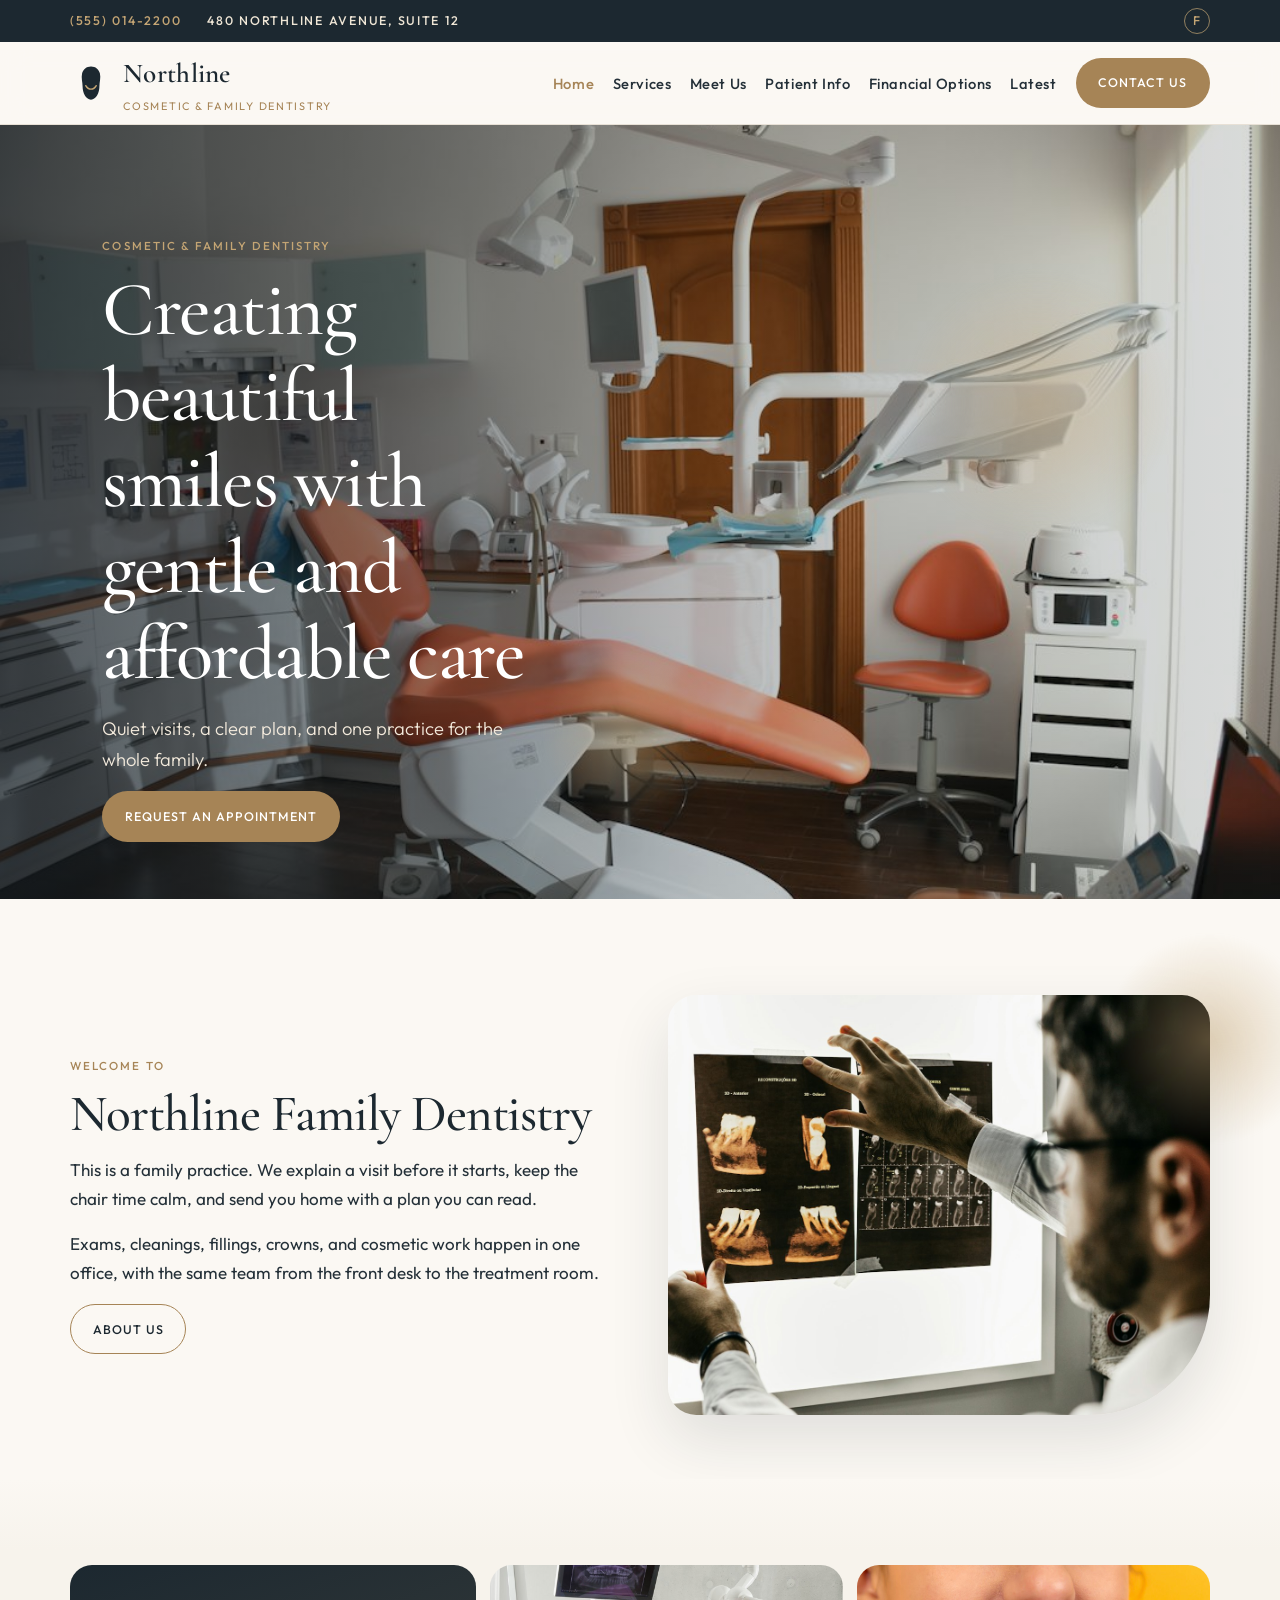
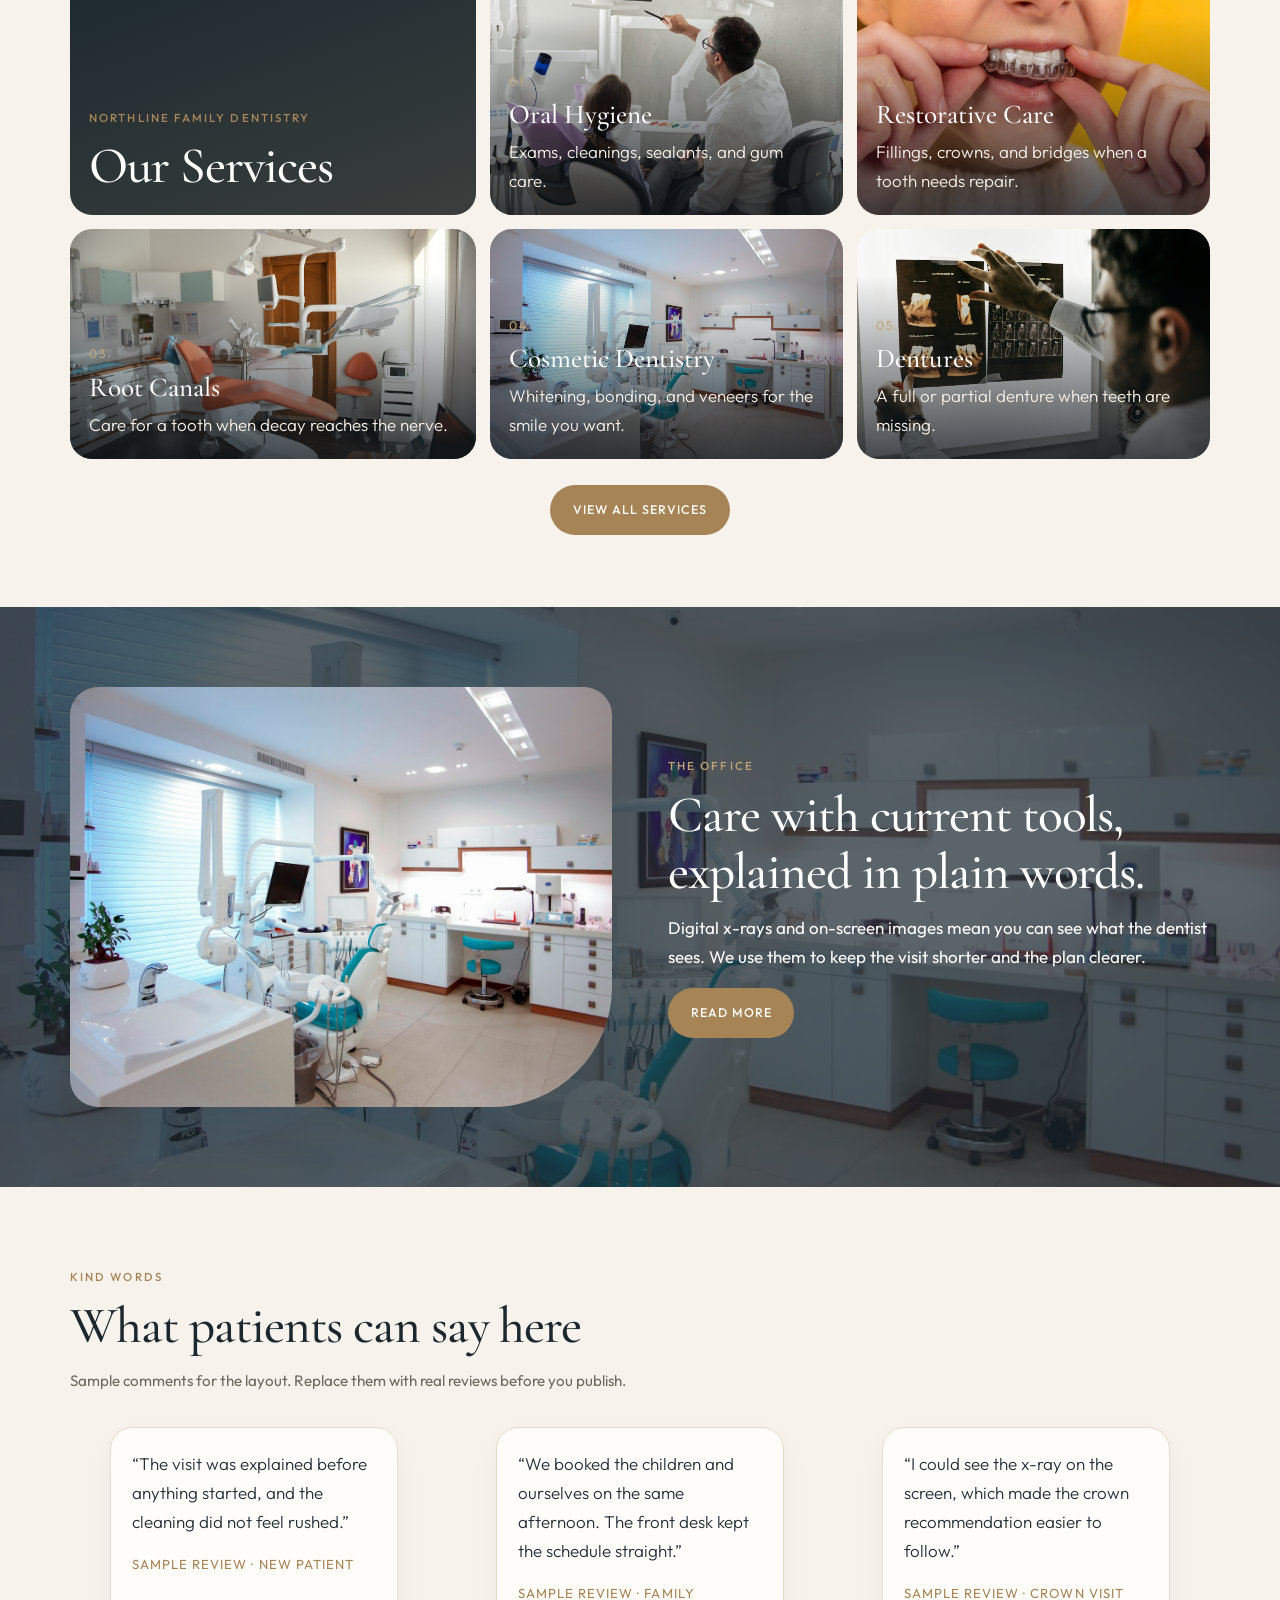
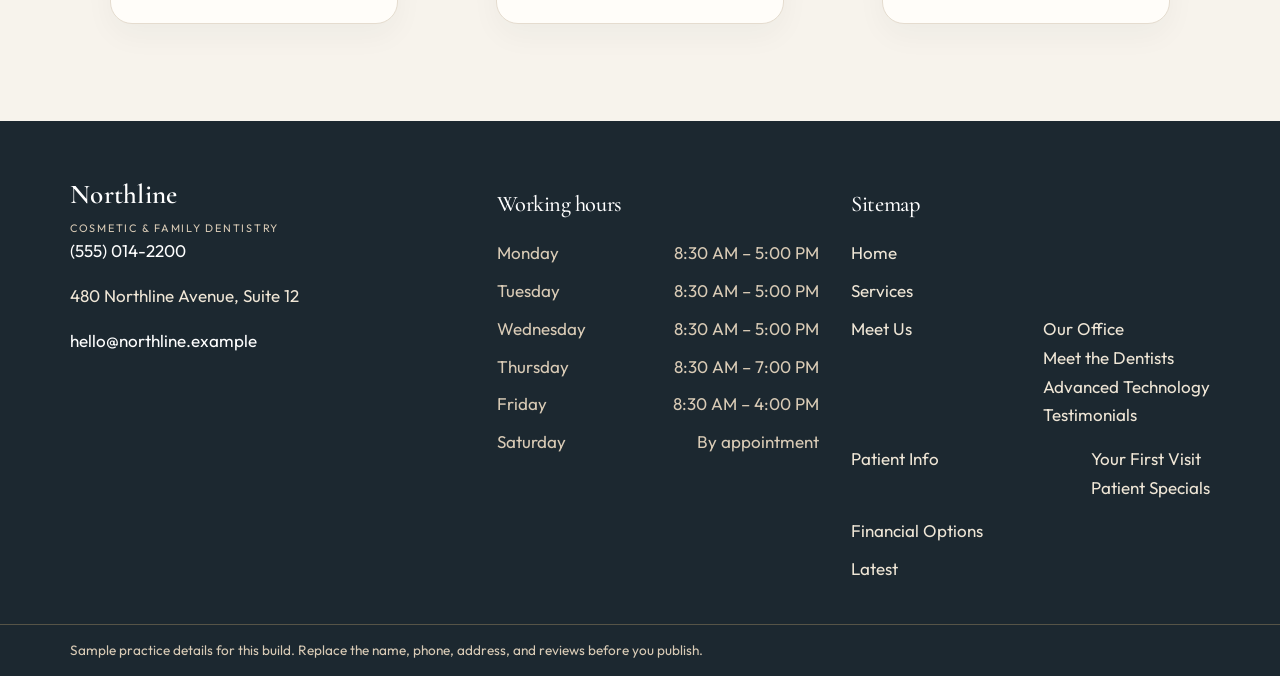
==== commit ec457633: "Refine the dental preview with a quieter palette and moving photographs. Co-authored-by: Cursor <cur" ====
--- a/index.html
+++ b/index.html
@@ -43,13 +43,13 @@
 :root :where(.wp-block-pullquote){font-size: 1.5em;line-height: 1.6;}
 /*# sourceURL=global-styles-inline-css */
 </style>
-<link rel='stylesheet' id='northline-fonts-css' href='https://fonts.googleapis.com/css2?family=Raleway:wght@500;600;700&#038;display=swap' media='all' />
+<link rel='stylesheet' id='northline-fonts-css' href='https://fonts.googleapis.com/css2?family=Cormorant+Garamond:ital,wght@0,500;0,600;1,500&#038;family=Outfit:wght@300;400;500;600&#038;display=swap' media='all' />
 <link rel='stylesheet' id='elementor-frontend-css' href='./wp-content/plugins/elementor/assets/css/frontend.min.css?ver=4.3.6' media='all' />
 <style id="elementor-frontend-inline-css">
 .e-heading-base a, .e-paragraph-base a { all: unset; cursor: pointer; }form[data-element_type="e-form"].form-state-success [data-element_type="e-form-success-message"],form[data-element_type="e-form"].form-state-error [data-element_type="e-form-error-message"]{ display: block; }.elementor-edit-mode [data-element_type="e-form-success-message"]:is(.elementor-element-editable, :has(.elementor-element-editable), :has(> .elementor-empty-view)),.elementor-edit-mode [data-element_type="e-form-error-message"]:is(.elementor-element-editable, :has(.elementor-element-editable), :has(> .elementor-empty-view)){ display: block; }.e-background-video { position: relative; overflow: hidden; }.e-background-video__media { position: absolute; inset: 0; width: 100%; height: 100%; object-fit: cover; pointer-events: none; z-index: 0; }.e-background-video__content { position: relative; z-index: 1; flex: 1 1 auto; }.elementor-edit-mode .e-background-video__content.e-atomic-element:has(> .elementor-empty-view) { display: flex; flex-direction: column; flex: 1 1 auto; min-height: 0; }.elementor-edit-mode .e-background-video__content.e-atomic-element:has(> .elementor-empty-view) > .elementor-empty-view.elementor-empty-view { position: relative; flex: 1 1 auto; min-height: 120px; height: auto; width: 100%; }.elementor-edit-mode .e-background-video__content.e-atomic-element:has(> .elementor-empty-view) > .elementor-empty-view > .elementor-first-add { position: absolute; inset: 0; width: 100%; height: 100%; }.e-background-video__controls { z-index: 2; }.e-background-video__play, .e-background-video__pause { appearance: none; -webkit-appearance: none; }.e-background-video.e-background-video--playing .e-background-video__play { display: none; }.e-background-video.e-background-video--paused .e-background-video__pause { display: none; }.e-background-video:not(.e-background-video--playing):not(.e-background-video--paused) .e-background-video__controls,.e-background-video:not(.e-background-video--playing):not(.e-background-video--paused) .e-background-video__play,.e-background-video:not(.e-background-video--playing):not(.e-background-video--paused) .e-background-video__pause { display: none; }.e-accordion-item-header-base { list-style: none; }.e-accordion-item-header-base::-webkit-details-marker { display: none; }.e-accordion-item-base { interpolate-size: allow-keywords; }.e-accordion-item-base::details-content {block-size: 0; overflow: hidden;transition: block-size .3s ease, content-visibility .3s ease allow-discrete;}.e-accordion-item-base[open]::details-content { block-size: auto; }.e-accordion-item-icon-base.e-accordion-item-icon-base .e-svg-base { width: auto; height: 100%; max-width: 100%; }.e-accordion-item-icon-base.e-accordion-item-icon-base .e-svg-base svg { width: auto !important; }.e-accordion-item-icon-base svg { transition: transform .3s ease; }.e-accordion-item-base[open] > summary .e-accordion-item-icon-base svg { transform: rotate(180deg); }
 /*# sourceURL=elementor-frontend-inline-css */
 </style>
-<link rel='stylesheet' id='northline-css' href='./wp-content/themes/northline/assets/css/site.css?ver=1.0.0' media='all' />
+<link rel='stylesheet' id='northline-css' href='./wp-content/themes/northline/assets/css/site.css?ver=1.1.0' media='all' />
 <link rel='stylesheet' id='elementor-post-4-css' href='./wp-content/uploads/elementor/css/post-4.css?ver=1793746871' media='all' />
 <link rel='stylesheet' id='elementor-post-5-css' href='./wp-content/uploads/elementor/css/post-5.css?ver=1793746871' media='all' />
 <link rel='stylesheet' id='base-desktop-css' href='./wp-content/uploads/elementor/css/base-desktop.css?ver=6aea67b7d69b6' media='all' />
@@ -94,7 +94,7 @@
 <header class="site-header">
 	<div class="wrap header__inner">
 		<a class="logo" href="./">
-			<svg viewBox="0 0 48 48" aria-hidden="true"><path fill="#3AC1F3" d="M24 5c5.2 0 9 3.2 10.2 8.2 1.2 5.2-.6 9.4-.6 15.2 0 6.2-3.4 14.6-9.6 14.6S14.4 34.6 14.4 28.4c0-5.8-1.8-10-0.6-15.2C15 8.2 18.8 5 24 5z"/><path fill="#fff" d="M18 27c1.4 2.6 3.4 4 6 4s4.6-1.4 6-4" stroke="#fff" stroke-width="1.6" fill="none" stroke-linecap="round"/></svg>
+			<svg viewBox="0 0 48 48" aria-hidden="true"><path fill="#1c2830" d="M24 5c5.2 0 9 3.2 10.2 8.2 1.2 5.2-.6 9.4-.6 15.2 0 6.2-3.4 14.6-9.6 14.6S14.4 34.6 14.4 28.4c0-5.8-1.8-10-0.6-15.2C15 8.2 18.8 5 24 5z"/><path d="M18 27c1.4 2.6 3.4 4 6 4s4.6-1.4 6-4" stroke="#c4a574" stroke-width="1.6" fill="none" stroke-linecap="round"/></svg>
 			<span><strong>Northline</strong><small>Cosmetic &amp; Family Dentistry</small></span>
 		</a>
 		<button class="burger" type="button" aria-expanded="false" aria-label="Menu"><span></span><span></span><span></span></button>
@@ -117,7 +117,7 @@
 </li>
 <li id="menu-item-23" class="menu-item menu-item-type-custom menu-item-object-custom menu-item-23"><a href="./financial-options/">Financial Options</a></li>
 <li id="menu-item-24" class="menu-item menu-item-type-custom menu-item-object-custom menu-item-24"><a href="./dental-news/">Latest</a></li>
-</ul>			<a class="nl-btn nl-btn--blue" href="./contact-us/">Contact Us</a>
+</ul>			<a class="nl-btn nl-btn--gold" href="./contact-us/">Contact Us</a>
 		</nav>
 	</div>
 </header>
@@ -129,13 +129,23 @@
 			<div class="elementor-widget-wrap elementor-element-populated">
 						<div class="elementor-element elementor-element-f3c552b elementor-widget elementor-widget-shortcode" data-id="f3c552b" data-element_type="widget" data-e-type="widget" data-widget_type="shortcode.default">
 							<div class="elementor-shortcode">	<div class="nl">
-		<section class="nl-hero" style="background-image:url('./wp-content/themes/northline/assets/img/hero.jpg')">
+		<section class="nl-hero">
+			<div class="nl-hero__media" aria-hidden="true">
+				<div class="nl-hero__slide" style="background-image:url('./wp-content/themes/northline/assets/img/hero.jpg')"></div>
+				<div class="nl-hero__slide nl-hero__slide--alt" style="background-image:url('./wp-content/themes/northline/assets/img/smile.jpg')"></div>
+			</div>
+			<div class="nl-hero__veil"></div>
+			<div class="nl-orb nl-orb--1" aria-hidden="true"></div>
+			<div class="nl-orb nl-orb--2" aria-hidden="true"></div>
 			<div class="nl-hero__inner">
+				<p class="nl-kicker nl-kicker--light">Cosmetic &amp; family dentistry</p>
 				<h1>Creating beautiful smiles with gentle and affordable care</h1>
-				<a class="nl-btn nl-btn--red" href="./contact-us/">Request an Appointment</a>
+				<p class="nl-hero__lead">Quiet visits, a clear plan, and one practice for the whole family.</p>
+				<a class="nl-btn nl-btn--gold" href="./contact-us/">Request an Appointment</a>
 			</div>
 		</section>
 		<section class="nl-welcome">
+			<div class="nl-orb nl-orb--3" aria-hidden="true"></div>
 			<div class="nl-wrap nl-split">
 				<div>
 					<p class="nl-kicker">Welcome to</p>
@@ -144,7 +154,7 @@
 					<p>Exams, cleanings, fillings, crowns, and cosmetic work happen in one office, with the same team from the front desk to the treatment room.</p>
 					<a class="nl-btn nl-btn--ghost" href="./meet-us/">About Us</a>
 				</div>
-				<div class="nl-photo" style="background-image:url('./wp-content/themes/northline/assets/img/team.jpg')"></div>
+				<div class="nl-frame"><div class="nl-frame__img" style="background-image:url('./wp-content/themes/northline/assets/img/team.jpg')"></div></div>
 			</div>
 		</section>
 		<div class="nl-wave" aria-hidden="true"></div>
@@ -161,17 +171,18 @@
 					<a class="nl-tile" style="background-image:url('./wp-content/themes/northline/assets/img/clinic.jpg')" href="./services/#cosmetic"><span>04.</span><strong>Cosmetic Dentistry</strong><em>Whitening, bonding, and veneers for the smile you want.</em></a>
 					<a class="nl-tile" style="background-image:url('./wp-content/themes/northline/assets/img/team.jpg')" href="./services/#dentures"><span>05.</span><strong>Dentures</strong><em>A full or partial denture when teeth are missing.</em></a>
 				</div>
-				<p class="nl-center"><a class="nl-btn nl-btn--red" href="./services/">View All Services</a></p>
+				<p class="nl-center"><a class="nl-btn nl-btn--gold" href="./services/">View All Services</a></p>
 			</div>
 		</section>
 		<section class="nl-tech">
+			<div class="nl-tech__bg" style="background-image:url('./wp-content/themes/northline/assets/img/clinic.jpg')" aria-hidden="true"></div>
 			<div class="nl-wrap nl-split">
-				<div class="nl-photo nl-photo--plain" style="background-image:url('./wp-content/themes/northline/assets/img/clinic.jpg')"></div>
+				<div class="nl-frame"><div class="nl-frame__img" style="background-image:url('./wp-content/themes/northline/assets/img/clinic.jpg')"></div></div>
 				<div>
 					<p class="nl-kicker nl-kicker--light">The office</p>
 					<h2>Care with current tools, explained in plain words.</h2>
 					<p>Digital x-rays and on-screen images mean you can see what the dentist sees. We use them to keep the visit shorter and the plan clearer.</p>
-					<a class="nl-btn nl-btn--red" href="./meet-us/#technology">Read More</a>
+					<a class="nl-btn nl-btn--gold" href="./meet-us/#technology">Read More</a>
 				</div>
 			</div>
 		</section>
@@ -271,7 +282,7 @@
 					} );
 				} )();
 			</script>
-			<script id="northline-nav-js" src="./wp-content/themes/northline/assets/js/nav.js?ver=1.0.0"></script>
+			<script id="northline-nav-js" src="./wp-content/themes/northline/assets/js/nav.js?ver=1.1.0"></script>
 <script id="elementor-webpack-runtime-js" src="./wp-content/plugins/elementor/assets/js/webpack.runtime.min.js?ver=4.3.6"></script>
 <script id="elementor-frontend-modules-js" src="./wp-content/plugins/elementor/assets/js/frontend-modules.min.js?ver=4.3.6"></script>
 <script id="jquery-ui-core-js-before">
--- a/wp-content/themes/northline/assets/css/site.css
+++ b/wp-content/themes/northline/assets/css/site.css
@@ -1,147 +1,176 @@
 :root {
-  --cyan: #3ac1f3;
-  --blue: #04b4f4;
-  --band: #00aeef;
-  --red: #ef3f44;
-  --ink: #3c4664;
-  --muted: #6d7785;
-  --paper: #f4f5f6;
-  --line: #e4e9ef;
+  --ink: #243038;
+  --muted: #6e685f;
+  --ivory: #f7f3ec;
+  --paper: #efe6d8;
+  --cream: #fbf8f3;
+  --gold: #a68456;
+  --gold-bright: #c4a574;
+  --navy: #1c2830;
+  --line: #e5dccf;
   --wrap: 1140px;
-  --header: 78px;
-  --top: 44px;
+  --header: 82px;
+  --top: 42px;
 }
 * { box-sizing: border-box; }
 html { scroll-behavior: smooth; }
-body { margin: 0; color: var(--ink); font-family: Raleway, "Segoe UI", sans-serif; font-size: 16.5px; line-height: 1.65; background: #fff; }
+body { margin: 0; color: var(--ink); background: var(--cream); font-family: Outfit, "Segoe UI", sans-serif; font-weight: 400; font-size: 17px; line-height: 1.7; }
 img { max-width: 100%; }
-a { color: var(--blue); text-decoration: none; }
-h1, h2, h3 { line-height: 1.2; font-weight: 700; color: var(--ink); }
+a { color: var(--gold); text-decoration: none; }
+h1, h2, h3 { font-family: "Cormorant Garamond", Georgia, serif; font-weight: 500; line-height: 1.12; color: var(--navy); letter-spacing: -.02em; }
 p { margin: 0 0 1rem; }
 .skip { position: absolute; left: -999px; }
 .skip:focus { left: 1rem; top: 1rem; background: #fff; padding: .4rem .6rem; z-index: 9; }
 .wrap, .nl-wrap { width: min(var(--wrap), calc(100% - 2.5rem)); margin: 0 auto; }
 
-.topbar { background: var(--cyan); color: #fff; font-size: .92rem; font-weight: 600; }
-.topbar a { color: #fff; }
-.topbar__inner { min-height: var(--top); display: flex; align-items: center; gap: 1.5rem; }
-.topbar__social { margin-left: auto; width: 28px; height: 28px; border: 1.5px solid #fff; border-radius: 50%; display: grid; place-items: center; font-size: .8rem; }
+.topbar { background: var(--navy); color: #efe6d6; font-size: .78rem; letter-spacing: .14em; text-transform: uppercase; font-weight: 500; }
+.topbar a { color: var(--gold-bright); }
+.topbar__inner { min-height: var(--top); display: flex; align-items: center; gap: 1.6rem; }
+.topbar__social { margin-left: auto; width: 26px; height: 26px; border: 1px solid rgba(196,165,116,.7); border-radius: 50%; display: grid; place-items: center; color: var(--gold-bright); }
 
-.site-header { position: sticky; top: 0; z-index: 20; background: #fff; box-shadow: 0 1px 0 var(--line); }
+.site-header { position: sticky; top: 0; z-index: 30; background: rgba(251,248,243,.92); backdrop-filter: blur(14px); border-bottom: 1px solid rgba(228,220,207,.8); }
 .header__inner { min-height: var(--header); display: flex; align-items: center; gap: 1rem; }
-.logo { display: flex; align-items: center; gap: .65rem; color: var(--ink); }
-.logo svg { width: 46px; height: 46px; }
-.logo strong { display: block; color: var(--blue); font-size: 1.35rem; letter-spacing: -.02em; }
-.logo small { display: block; color: var(--muted); font-size: .72rem; letter-spacing: .04em; }
-.nav { margin-left: auto; display: flex; align-items: center; gap: 1.15rem; }
+.logo { display: flex; align-items: center; gap: .7rem; color: var(--navy); }
+.logo svg { width: 42px; height: 42px; }
+.logo strong { display: block; font-family: "Cormorant Garamond", Georgia, serif; font-size: 1.7rem; font-weight: 600; letter-spacing: .01em; color: var(--navy); }
+.logo small { display: block; color: var(--gold); font-size: .68rem; letter-spacing: .16em; text-transform: uppercase; }
+.nav { margin-left: auto; display: flex; align-items: center; gap: 1.2rem; }
 .menu { display: flex; align-items: center; gap: 1.15rem; list-style: none; margin: 0; padding: 0; }
-.menu a { color: var(--ink); font-weight: 600; }
+.menu a { color: var(--ink); font-weight: 500; font-size: .92rem; letter-spacing: .04em; }
 .menu > .current-menu-item > a,
-.menu > .current-menu-ancestor > a { color: var(--blue); box-shadow: inset 0 -2px 0 var(--blue); }
-.menu .sub-menu { display: none; position: absolute; top: calc(100% - 2px); left: 0; min-width: 230px; background: #fff; list-style: none; margin: 0; padding: .4rem 0; border-radius: 10px; box-shadow: 0 16px 40px rgba(60,70,100,.14); }
+.menu > .current-menu-ancestor > a { color: var(--gold); }
+.menu .sub-menu { display: none; position: absolute; top: calc(100% - 2px); left: 0; min-width: 230px; background: #fffdf9; list-style: none; margin: 0; padding: .45rem 0; border-radius: 14px; box-shadow: 0 18px 50px rgba(28,40,48,.12); }
 .menu .menu-item-has-children { position: relative; }
 .menu .menu-item-has-children:hover > .sub-menu,
 .menu .menu-item-has-children:focus-within > .sub-menu { display: block; }
-.menu .sub-menu a { display: block; padding: .45rem 1rem; }
-.menu .sub-menu a:hover { background: #f3fbfe; }
-.burger { display: none; margin-left: auto; width: 42px; height: 42px; border: 1px solid var(--line); border-radius: 8px; background: #fff; }
-.burger span { display: block; height: 2px; margin: 5px 10px; background: var(--ink); }
+.menu .sub-menu a { display: block; padding: .5rem 1rem; }
+.menu .sub-menu a:hover { background: var(--ivory); }
+.burger { display: none; margin-left: auto; width: 42px; height: 42px; border: 1px solid var(--line); border-radius: 12px; background: #fff; }
+.burger span { display: block; height: 1.5px; margin: 6px 11px; background: var(--navy); }
 
-.nl-btn { display: inline-flex; align-items: center; justify-content: center; border-radius: 3px; padding: .8rem 1.15rem; font-weight: 700; border: 1px solid transparent; cursor: pointer; font-family: inherit; font-size: 1rem; }
-.nl-btn--blue { background: var(--blue); color: #fff; }
-.nl-btn--red { background: var(--red); color: #fff; }
-.nl-btn--ghost { background: #fff; color: var(--red); border-color: var(--red); }
-.nl-btn:hover { filter: brightness(.96); color: #fff; }
-.nl-btn--ghost:hover { color: var(--red); }
-.nl-kicker { color: var(--red); font-weight: 700; letter-spacing: .04em; margin: 0 0 .35rem; }
-.nl-kicker--light { color: #fff; }
-.nl-note { color: var(--muted); }
-.nl-center { text-align: center; margin: 1.4rem 0 0; }
-.nl-textlink { font-weight: 700; }
+.nl-btn { display: inline-flex; align-items: center; justify-content: center; border-radius: 999px; padding: .85rem 1.35rem; font-weight: 500; letter-spacing: .08em; text-transform: uppercase; font-size: .78rem; border: 1px solid transparent; cursor: pointer; font-family: inherit; transition: transform .25s ease, background .25s ease, color .25s ease; }
+.nl-btn--gold, .nl-btn--blue, .nl-btn--red { background: var(--gold); color: #fff; }
+.nl-btn--ghost { background: transparent; color: var(--navy); border-color: var(--gold); }
+.nl-btn:hover { transform: translateY(-2px); color: #fff; background: var(--navy); }
+.nl-btn--ghost:hover { color: var(--navy); background: transparent; }
+.nl-kicker { color: var(--gold); font-family: Outfit, sans-serif; font-weight: 500; letter-spacing: .18em; text-transform: uppercase; font-size: .72rem; margin: 0 0 .7rem; }
+.nl-kicker--light { color: var(--gold-bright); }
+.nl-note { color: var(--muted); font-size: .95rem; }
+.nl-center { text-align: center; margin: 1.6rem 0 0; }
+.nl-textlink { font-weight: 500; letter-spacing: .06em; text-transform: uppercase; font-size: .78rem; }
 
-.nl-hero { min-height: 620px; background-size: cover; background-position: center 20%; display: grid; place-items: center; position: relative; color: #fff; text-align: center; }
-.nl-hero:after { content: ""; position: absolute; inset: 0; background: rgba(40, 50, 70, .28); }
-.nl-hero__inner { position: relative; z-index: 1; width: min(820px, calc(100% - 2rem)); }
-.nl-hero h1 { color: #fff; font-size: clamp(2rem, 4vw, 3rem); font-weight: 600; margin: 0 0 1.4rem; }
+.nl-hero { position: relative; min-height: 86vh; display: grid; align-items: center; overflow: hidden; color: #fff; }
+.nl-hero__media, .nl-hero__veil, .nl-orb { position: absolute; inset: 0; }
+.nl-hero__slide { position: absolute; inset: -6%; background-size: cover; background-position: center; animation: ken 26s ease-in-out infinite alternate; }
+.nl-hero__slide--alt { animation: ken 26s ease-in-out infinite alternate-reverse, crossfade 16s ease-in-out infinite; }
+.nl-hero__veil { background: linear-gradient(90deg, rgba(16,22,28,.72) 0%, rgba(16,22,28,.28) 55%, rgba(16,22,28,.15) 100%); }
+.nl-hero__inner { position: relative; z-index: 2; width: min(760px, calc(100% - 3rem)); margin: 6vh auto 0 8vw; animation: rise 1.1s ease both; }
+.nl-hero h1 { color: #fff; font-size: clamp(3rem, 6vw, 5.4rem); margin: 0 0 1rem; max-width: 12ch; }
+.nl-hero__lead { color: #f3eadc; font-weight: 300; font-size: 1.15rem; max-width: 36ch; }
+.nl-orb { inset: auto; width: 280px; height: 280px; border-radius: 50%; background: radial-gradient(circle, rgba(196,165,116,.45), transparent 68%); filter: blur(2px); pointer-events: none; z-index: 1; animation: float 14s ease-in-out infinite; }
+.nl-orb--1 { right: 8%; top: 18%; }
+.nl-orb--2 { left: 42%; bottom: 10%; width: 180px; height: 180px; animation-delay: -5s; }
+.nl-orb--3 { right: -40px; top: 30px; width: 220px; height: 220px; }
 
-.nl-welcome { padding: 4.5rem 0 2rem; }
-.nl-split { display: grid; grid-template-columns: 1fr 1fr; gap: 2.5rem; align-items: center; }
+.nl-welcome, .nl-quotes, .nl-section { position: relative; overflow: hidden; }
+.nl-welcome { padding: 6rem 0 4rem; background: var(--cream); }
+.nl-split { display: grid; grid-template-columns: 1fr 1fr; gap: 3.5rem; align-items: center; }
 .nl-split--top { align-items: start; }
-.nl-welcome h2, .nl-tech h2 { font-size: clamp(1.8rem, 3vw, 2.5rem); color: var(--blue); margin: 0 0 .8rem; }
-.nl-photo { min-height: 320px; border-radius: 18px 18px 80px 18px; background-size: cover; background-position: center; }
-.nl-photo--plain { border-radius: 16px; }
-.nl-wave { height: 90px; background: radial-gradient(120% 90px at 50% -10px, transparent 70%, var(--band) 71%); }
+.nl-welcome h2, .nl-section h2, .nl-tech h2, .nl-quotes h2 { font-size: clamp(2.4rem, 4vw, 3.6rem); margin: 0 0 .8rem; }
+.nl-frame { min-height: 420px; border-radius: 28px 28px 120px 28px; overflow: hidden; box-shadow: 0 24px 60px rgba(28,40,48,.12); }
+.nl-frame__img { height: 100%; min-height: 420px; background-size: cover; background-position: center; animation: ken 22s ease-in-out infinite alternate; }
+.nl-wave { height: 70px; background: linear-gradient(180deg, transparent, var(--ivory)); }
 
-.nl-services-block { background: linear-gradient(#00aeef, #00aeef 70px, #fff 70px); padding: 0 0 3rem; }
-.nl-mosaic { display: grid; grid-template-columns: 1.15fr 1fr 1fr; grid-template-rows: 230px 210px; gap: 8px; background: #fff; border-radius: 16px; overflow: hidden; box-shadow: 0 18px 50px rgba(20, 40, 70, .12); }
-.nl-tile { display: flex; flex-direction: column; justify-content: flex-end; padding: 1rem 1.1rem; color: #fff; background-size: cover; background-position: center; position: relative; min-height: 180px; }
-.nl-tile:after { content: ""; position: absolute; inset: 0; background: linear-gradient(transparent, rgba(20,30,50,.72)); }
+.nl-services-block { background: var(--ivory); padding: 1rem 0 4.5rem; }
+.nl-mosaic { display: grid; grid-template-columns: 1.15fr 1fr 1fr; grid-template-rows: 250px 230px; gap: 14px; }
+.nl-tile { display: flex; flex-direction: column; justify-content: flex-end; padding: 1.2rem; color: #fff; background-size: cover; background-position: center; position: relative; min-height: 200px; border-radius: 22px; overflow: hidden; transition: transform .35s ease; }
+.nl-tile:after { content: ""; position: absolute; inset: 0; background: linear-gradient(transparent 20%, rgba(16,22,28,.78)); transition: opacity .35s ease; }
+.nl-tile:hover { transform: translateY(-4px); }
 .nl-tile span, .nl-tile strong, .nl-tile em { position: relative; z-index: 1; }
-.nl-tile span { font-weight: 700; }
-.nl-tile strong { font-size: 1.2rem; }
-.nl-tile em { font-style: normal; font-size: .92rem; color: #f3f7fb; }
-.nl-tile--intro { background: #f7fafc url("../img/smile.jpg") right center/cover no-repeat; color: var(--ink); justify-content: center; }
-.nl-tile--intro:after { background: rgba(255,255,255,.82); }
-.nl-tile--intro h2 { position: relative; z-index: 1; color: var(--blue); font-size: 2.4rem; margin: 0; }
+.nl-tile span { color: var(--gold-bright); letter-spacing: .12em; font-size: .78rem; }
+.nl-tile strong { font-family: "Cormorant Garamond", Georgia, serif; font-size: 1.7rem; font-weight: 500; }
+.nl-tile em { font-style: normal; font-weight: 300; color: #f6f1e8; }
+.nl-tile--intro { background: var(--navy); color: #fff; justify-content: flex-end; }
+.nl-tile--intro:after { background: linear-gradient(160deg, transparent, rgba(196,165,116,.18)); }
+.nl-tile--intro h2 { position: relative; z-index: 1; color: #fff; font-size: clamp(2.6rem, 4vw, 3.8rem); margin: 0; }
 
-.nl-tech { background: var(--band); color: #fff; padding: 3.5rem 0; }
-.nl-tech h2, .nl-tech p { color: #fff; }
-.nl-quotes, .nl-section--paper { background: var(--paper); }
-.nl-quotes, .nl-section { padding: 3.5rem 0; }
-.nl-cards, .nl-steps, .nl-news { display: grid; grid-template-columns: repeat(3, 1fr); gap: 1rem; }
+.nl-tech { position: relative; color: #fff; padding: 5rem 0; overflow: hidden; background: var(--navy); }
+.nl-tech__bg { position: absolute; inset: -8%; background-size: cover; background-position: center; opacity: .28; animation: ken 30s ease-in-out infinite alternate; }
+.nl-tech .nl-wrap { position: relative; z-index: 1; }
+.nl-tech h2, .nl-tech p, .nl-tech .nl-kicker { color: #fff; }
+.nl-tech .nl-kicker { color: var(--gold-bright); }
+.nl-quotes { background: var(--ivory); padding: 5rem 0; }
+.nl-section { padding: 4.5rem 0; background: var(--cream); }
+.nl-section--paper { background: var(--ivory); }
+.nl-cards, .nl-steps { display: grid; grid-template-columns: repeat(3, 1fr); gap: 1.1rem; }
 .nl-steps { grid-template-columns: repeat(4, 1fr); }
-.nl-card, .nl-steps article, .nl-form-card { background: #fff; border-radius: 12px; padding: 1.2rem 1.15rem; box-shadow: 0 8px 24px rgba(60,70,100,.06); }
-.nl-card footer { color: var(--muted); font-size: .92rem; }
-.nl-steps b { display: grid; place-items: center; width: 36px; height: 36px; border-radius: 50%; background: var(--cyan); color: #fff; }
-.nl-pagehero { background: var(--band); color: #fff; padding: 3.2rem 0; }
-.nl-pagehero h1 { color: #fff; font-size: clamp(2rem, 4vw, 3rem); margin: 0; }
-.nl-stack { display: grid; gap: 1.5rem; }
-.nl-service:nth-child(even) .nl-photo { order: 2; }
+.nl-card, .nl-steps article, .nl-form-card { background: #fffdf9; border: 1px solid var(--line); border-radius: 22px; padding: 1.4rem 1.3rem 1.2rem; box-shadow: 0 12px 30px rgba(28,40,48,.04); }
+.nl-card p { font-weight: 300; }
+.nl-card footer { color: var(--gold); font-size: .82rem; letter-spacing: .08em; text-transform: uppercase; }
+.nl-steps b { display: grid; place-items: center; width: 38px; height: 38px; border-radius: 50%; background: var(--navy); color: var(--gold-bright); font-family: "Cormorant Garamond", Georgia, serif; font-size: 1.2rem; }
+.nl-pagehero { position: relative; min-height: 380px; display: grid; align-items: end; padding: 0; overflow: hidden; color: #fff; background: var(--navy); }
+.nl-pagehero__bg { position: absolute; inset: -8%; background-size: cover; background-position: center; animation: ken 28s ease-in-out infinite alternate; }
+.nl-pagehero__veil { position: absolute; inset: 0; background: linear-gradient(90deg, rgba(16,22,28,.78), rgba(16,22,28,.28)); }
+.nl-pagehero .nl-wrap { position: relative; z-index: 1; padding-bottom: 2.6rem; }
+.nl-pagehero h1 { color: #fff; font-size: clamp(3rem, 6vw, 5rem); margin: 0; }
+.nl-stack { display: grid; gap: 2.2rem; }
+.nl-service:nth-child(even) .nl-frame { order: 2; }
 .nl-ticks { list-style: none; margin: 0; padding: 0; }
-.nl-ticks li { padding: .45rem 0 .45rem 1.4rem; position: relative; }
-.nl-ticks li:before { content: ""; position: absolute; left: 0; top: .85rem; width: .55rem; height: .55rem; border-radius: 50%; background: var(--cyan); }
+.nl-ticks li { padding: .55rem 0 .55rem 1.4rem; position: relative; }
+.nl-ticks li:before { content: ""; position: absolute; left: 0; top: 1rem; width: .45rem; height: .45rem; border-radius: 50%; background: var(--gold); }
 .nl-prose { max-width: 740px; }
-.nl-news { grid-template-columns: 1fr; }
-.nl-form { display: grid; grid-template-columns: 1fr 1fr; gap: .8rem; }
-.nl-form label { display: flex; flex-direction: column; gap: .3rem; font-weight: 700; font-size: .92rem; }
+.nl-news { display: grid; gap: 1rem; }
+.nl-form { display: grid; grid-template-columns: 1fr 1fr; gap: .85rem; }
+.nl-form label { display: flex; flex-direction: column; gap: .35rem; font-weight: 500; font-size: .82rem; letter-spacing: .08em; text-transform: uppercase; color: var(--muted); }
 .nl-form .full { grid-column: 1 / -1; }
-.nl-form input, .nl-form textarea { border: 1px solid var(--line); border-radius: 6px; padding: .75rem .8rem; font: inherit; color: var(--ink); }
-.nl-form input:focus, .nl-form textarea:focus { outline: 2px solid var(--cyan); border-color: transparent; }
-.nl-banner { margin: 0; padding: .8rem 1.25rem; text-align: center; font-weight: 700; }
-.nl-banner--ok { background: #e7f8ee; color: #0f7a3a; }
-.nl-banner--bad { background: #fdecec; color: #a32020; }
+.nl-form input, .nl-form textarea { border: 1px solid var(--line); border-radius: 12px; padding: .85rem .9rem; font: inherit; color: var(--ink); background: var(--cream); text-transform: none; letter-spacing: 0; }
+.nl-form input:focus, .nl-form textarea:focus { outline: 2px solid var(--gold-bright); border-color: transparent; }
+.nl-banner { margin: 0; padding: .85rem 1.25rem; text-align: center; font-weight: 500; }
+.nl-banner--ok { background: #e7f3ea; color: #1d6b3a; }
+.nl-banner--bad { background: #fdecec; color: #8d2b2b; }
 
-.site-footer { background: #fff; border-top: 1px solid var(--line); padding: 2.5rem 0 0; }
+.site-footer { background: var(--navy); color: #efe6d6; padding: 3.2rem 0 0; }
 .footer__grid { display: grid; grid-template-columns: 1.1fr .9fr 1fr; gap: 2rem; }
-.site-footer h2 { font-size: 1rem; letter-spacing: .08em; text-transform: uppercase; }
+.site-footer h2 { color: #fff; font-size: 1.4rem; }
+.site-footer a, .site-footer .logo strong { color: #fff; }
+.site-footer .logo small, .hours { color: #d9cbb6; }
 .hours, .footer-menu { list-style: none; margin: 0; padding: 0; }
-.hours li, .footer-menu li { display: flex; justify-content: space-between; gap: 1rem; padding: .2rem 0; }
-.footer-menu a { color: var(--ink); }
-.footer-menu .sub-menu { list-style: none; margin: 0 0 .4rem; padding: 0 0 0 .8rem; }
-.legal { margin-top: 2rem; background: var(--cyan); color: #fff; padding: .7rem 0; font-size: .88rem; }
+.hours li, .footer-menu > li { display: flex; justify-content: space-between; gap: 1rem; padding: .28rem 0; }
+.footer-menu a { color: #efe6d6; }
+.footer-menu .sub-menu { list-style: none; margin: 0 0 .35rem; padding: 0 0 0 .8rem; }
+.legal { margin-top: 2.2rem; border-top: 1px solid rgba(196,165,116,.35); color: #d9cbb6; padding: .9rem 0; font-size: .85rem; }
 
 .elementor-section.nl-flush { margin: 0; padding: 0; }
 .nl-flush .elementor-container { max-width: none !important; }
 .nl-flush .elementor-column-gap-default > .elementor-column > .elementor-element-populated,
 .nl-flush .elementor-widget-wrap { padding: 0 !important; }
 
+@keyframes ken { from { transform: scale(1) translate3d(0,0,0); } to { transform: scale(1.12) translate3d(-2%, -1.5%, 0); } }
+@keyframes crossfade { 0%, 40% { opacity: 0; } 50%, 90% { opacity: 1; } 100% { opacity: 0; } }
+@keyframes float { 0%, 100% { transform: translate3d(0,0,0); } 50% { transform: translate3d(0,-18px,0); } }
+@keyframes rise { from { opacity: 0; transform: translateY(18px); } to { opacity: 1; transform: none; } }
+
 @media (max-width: 980px) {
   .burger { display: block; }
-  .nav { position: fixed; inset: calc(var(--top) + var(--header)) 0 0; background: #fff; flex-direction: column; align-items: flex-start; padding: 1rem 1.25rem 2rem; gap: .4rem; transform: translateX(100%); transition: transform .25s ease; overflow: auto; }
+  .nav { position: fixed; inset: calc(var(--top) + var(--header)) 0 0; background: var(--cream); flex-direction: column; align-items: flex-start; padding: 1rem 1.25rem 2rem; gap: .4rem; transform: translateX(100%); transition: transform .25s ease; overflow: auto; }
   .nav.is-open { transform: none; }
   .menu { flex-direction: column; align-items: flex-start; width: 100%; gap: 0; }
   .menu > li { width: 100%; border-bottom: 1px solid var(--line); }
-  .menu > li > a, .nav > .nl-btn { margin: .7rem 0; }
-  .menu .sub-menu { position: static; display: none; box-shadow: none; padding: 0 0 .6rem 0; }
+  .menu > li > a, .nav > .nl-btn { margin: .75rem 0; }
+  .menu .sub-menu { position: static; display: none; box-shadow: none; padding: 0 0 .6rem; }
   .menu .is-open > .sub-menu { display: block; }
   .topbar__inner span:not(.topbar__social) { display: none; }
   .nl-split, .nl-cards, .nl-steps, .footer__grid, .nl-form { grid-template-columns: 1fr; }
   .nl-mosaic { grid-template-columns: 1fr; grid-template-rows: none; }
-  .nl-service:nth-child(even) .nl-photo { order: 0; }
-  .nl-hero { min-height: 480px; }
-  .nl-photo { min-height: 220px; }
+  .nl-service:nth-child(even) .nl-frame { order: 0; }
+  .nl-hero { min-height: 78vh; align-items: center; }
+  .nl-hero__inner { margin: 0 auto; }
+  .nl-hero h1 { max-width: none; }
+  .nl-frame, .nl-frame__img { min-height: 240px; }
+  .nl-pagehero { min-height: 280px; }
 }
 @media (prefers-reduced-motion: reduce) {
   html { scroll-behavior: auto; }
+  .nl-hero__slide, .nl-hero__slide--alt, .nl-frame__img, .nl-pagehero__bg, .nl-tech__bg, .nl-orb, .nl-hero__inner { animation: none; }
   .nav { transition: none; }
 }
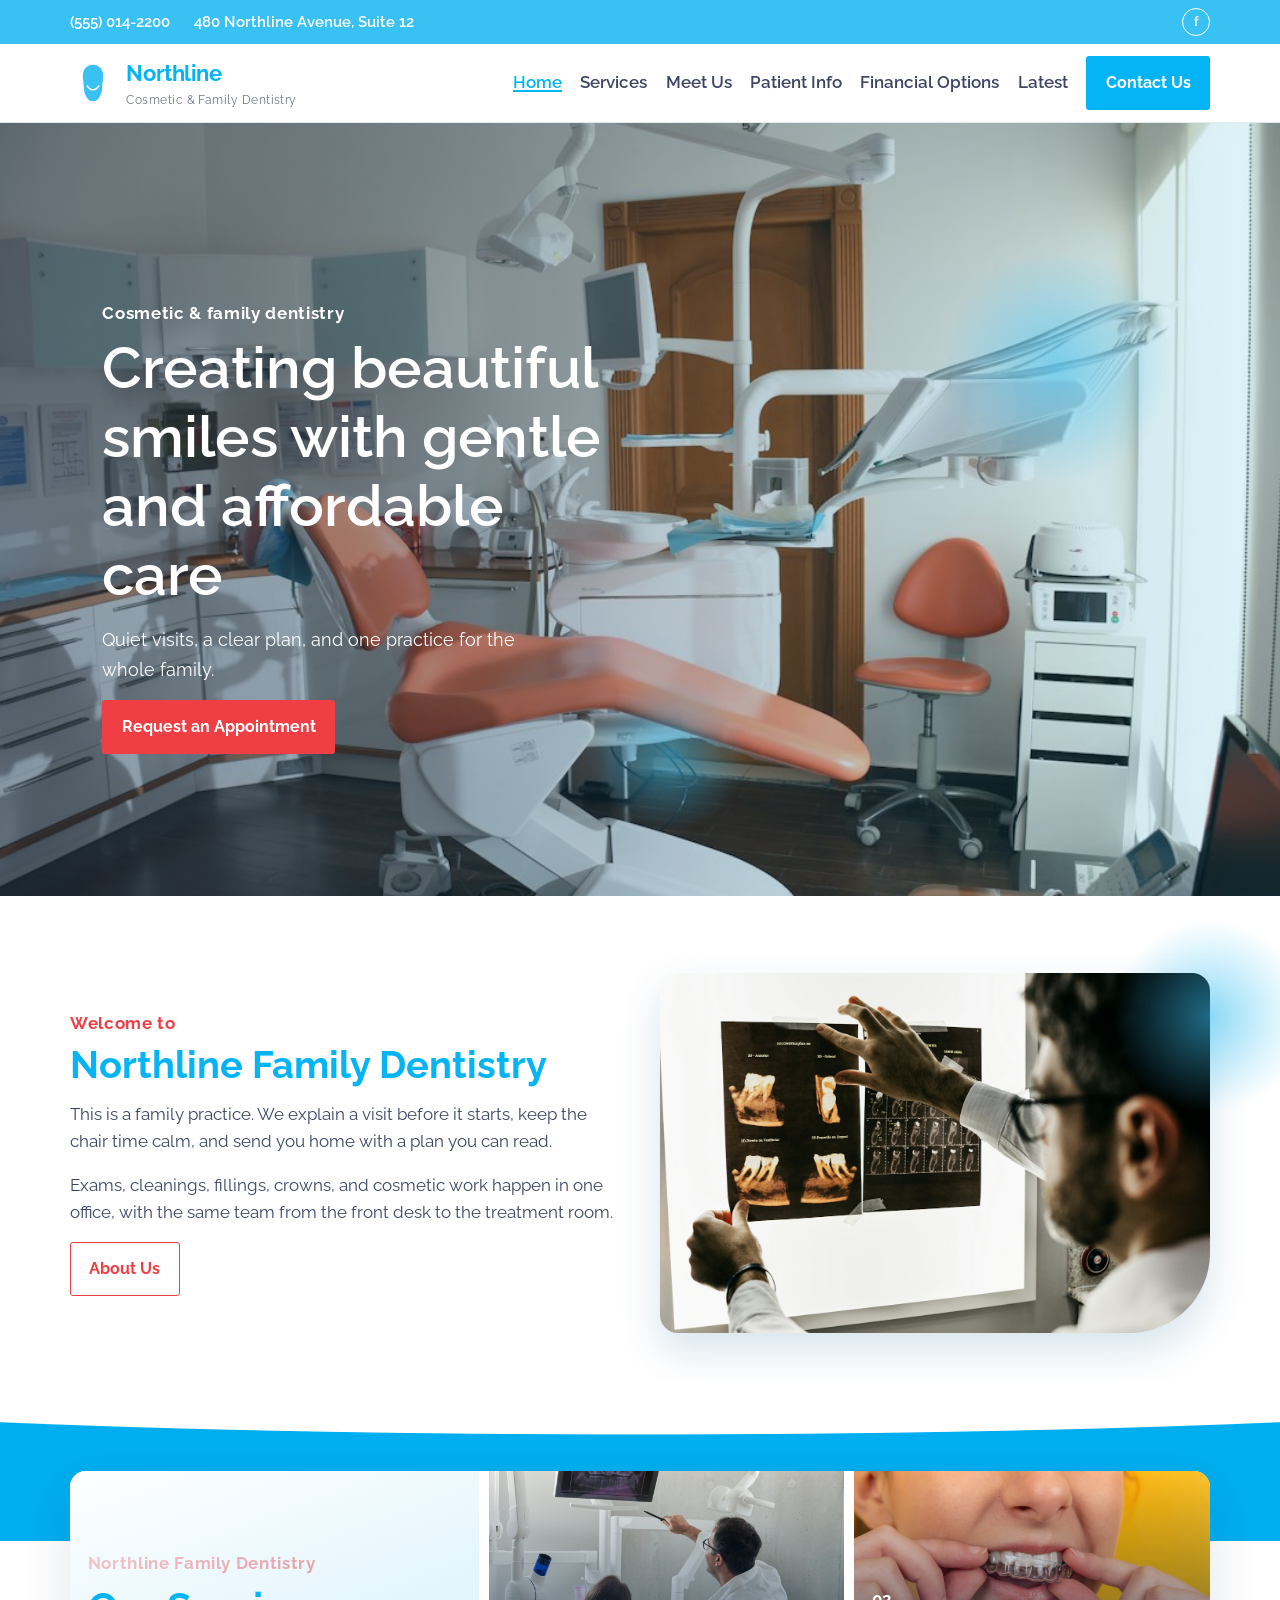
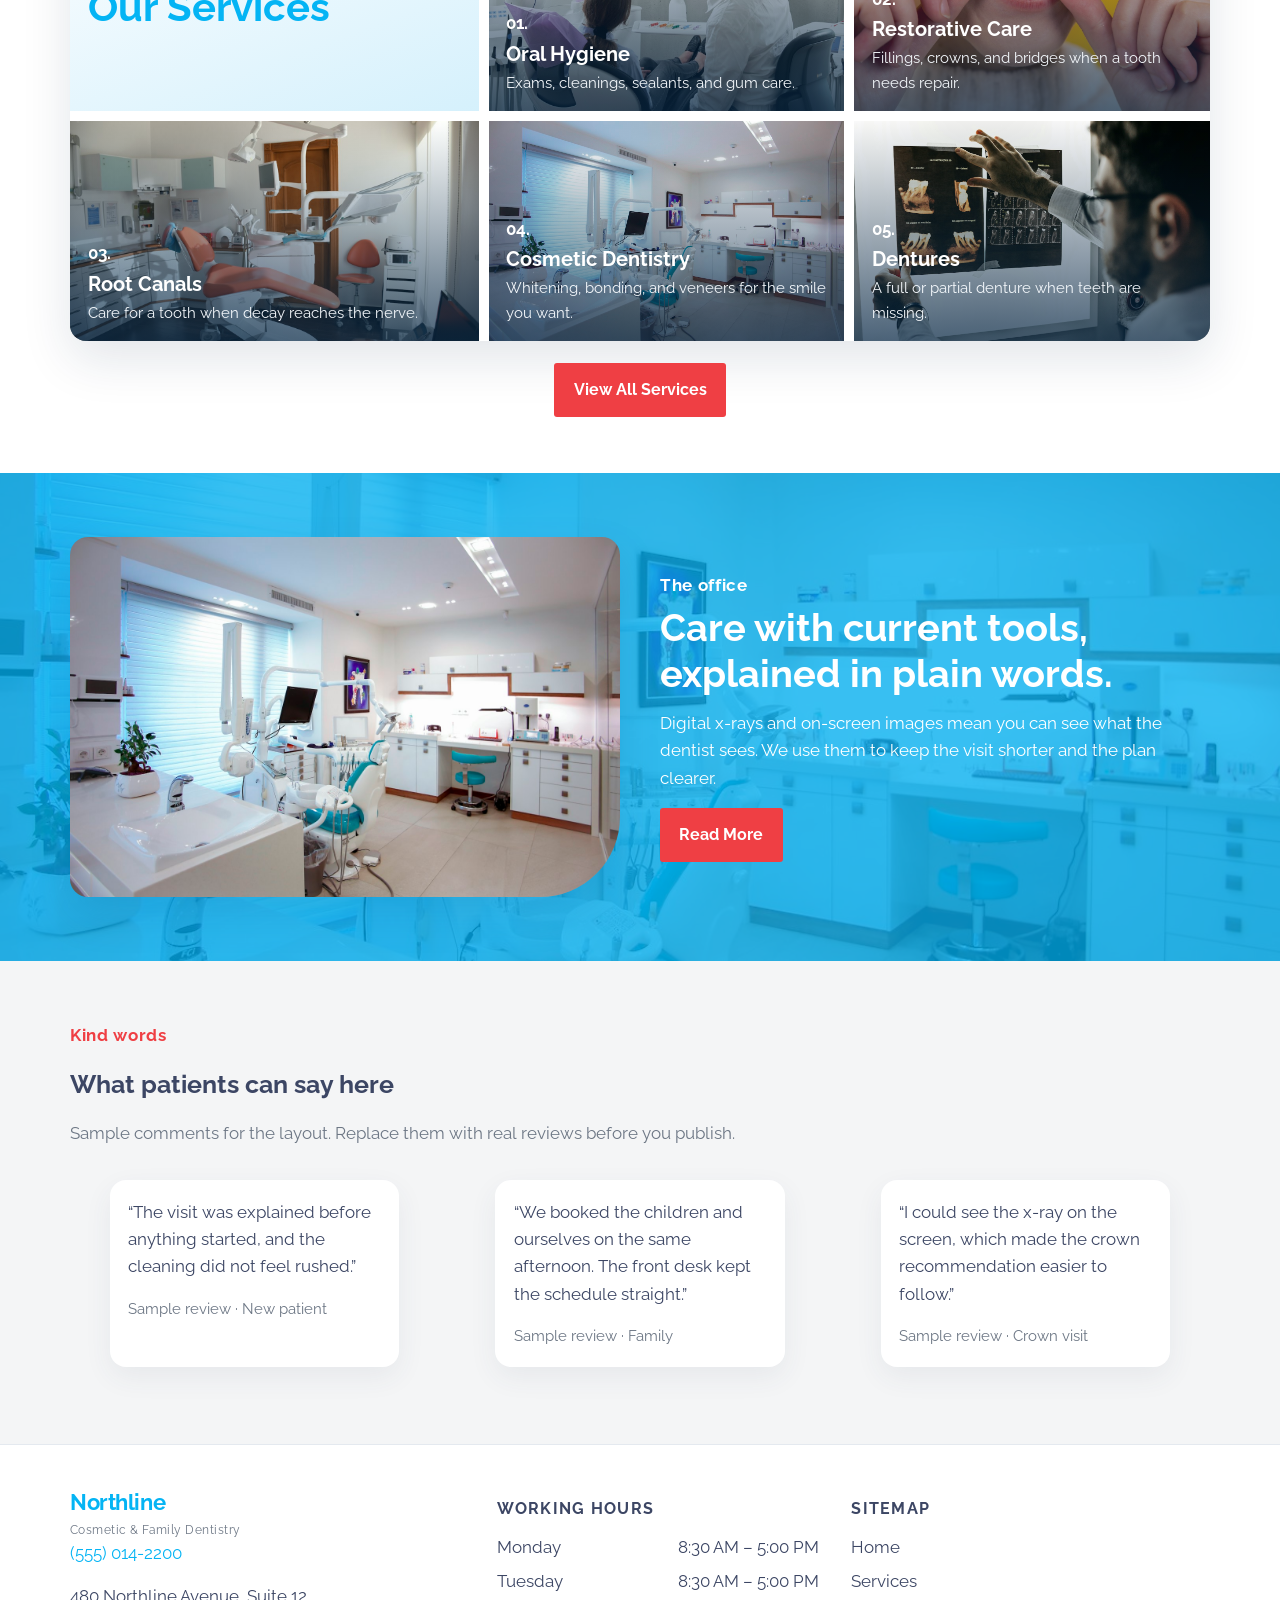
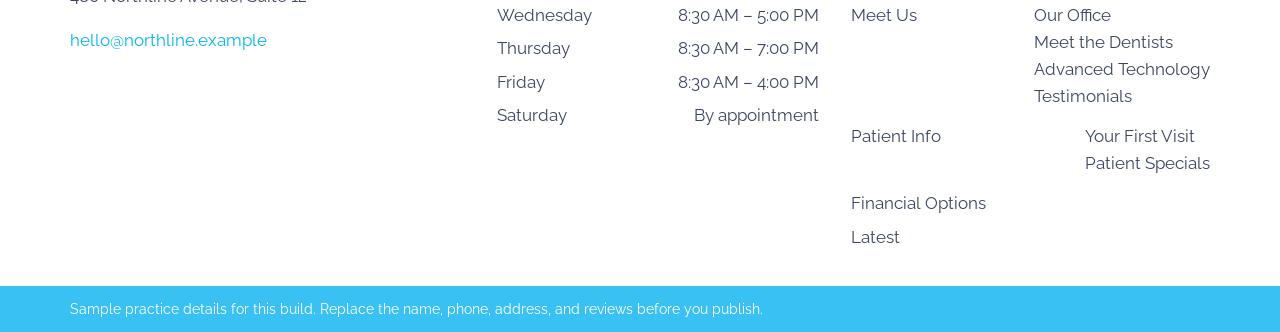
==== commit 9b595e05: "Restore the original cyan and red palette while keeping the motion. Co-authored-by: Cursor <cursorag" ====
--- a/index.html
+++ b/index.html
@@ -43,13 +43,13 @@
 :root :where(.wp-block-pullquote){font-size: 1.5em;line-height: 1.6;}
 /*# sourceURL=global-styles-inline-css */
 </style>
-<link rel='stylesheet' id='northline-fonts-css' href='https://fonts.googleapis.com/css2?family=Cormorant+Garamond:ital,wght@0,500;0,600;1,500&#038;family=Outfit:wght@300;400;500;600&#038;display=swap' media='all' />
+<link rel='stylesheet' id='northline-fonts-css' href='https://fonts.googleapis.com/css2?family=Raleway:wght@500;600;700&#038;display=swap' media='all' />
 <link rel='stylesheet' id='elementor-frontend-css' href='./wp-content/plugins/elementor/assets/css/frontend.min.css?ver=4.3.6' media='all' />
 <style id="elementor-frontend-inline-css">
 .e-heading-base a, .e-paragraph-base a { all: unset; cursor: pointer; }form[data-element_type="e-form"].form-state-success [data-element_type="e-form-success-message"],form[data-element_type="e-form"].form-state-error [data-element_type="e-form-error-message"]{ display: block; }.elementor-edit-mode [data-element_type="e-form-success-message"]:is(.elementor-element-editable, :has(.elementor-element-editable), :has(> .elementor-empty-view)),.elementor-edit-mode [data-element_type="e-form-error-message"]:is(.elementor-element-editable, :has(.elementor-element-editable), :has(> .elementor-empty-view)){ display: block; }.e-background-video { position: relative; overflow: hidden; }.e-background-video__media { position: absolute; inset: 0; width: 100%; height: 100%; object-fit: cover; pointer-events: none; z-index: 0; }.e-background-video__content { position: relative; z-index: 1; flex: 1 1 auto; }.elementor-edit-mode .e-background-video__content.e-atomic-element:has(> .elementor-empty-view) { display: flex; flex-direction: column; flex: 1 1 auto; min-height: 0; }.elementor-edit-mode .e-background-video__content.e-atomic-element:has(> .elementor-empty-view) > .elementor-empty-view.elementor-empty-view { position: relative; flex: 1 1 auto; min-height: 120px; height: auto; width: 100%; }.elementor-edit-mode .e-background-video__content.e-atomic-element:has(> .elementor-empty-view) > .elementor-empty-view > .elementor-first-add { position: absolute; inset: 0; width: 100%; height: 100%; }.e-background-video__controls { z-index: 2; }.e-background-video__play, .e-background-video__pause { appearance: none; -webkit-appearance: none; }.e-background-video.e-background-video--playing .e-background-video__play { display: none; }.e-background-video.e-background-video--paused .e-background-video__pause { display: none; }.e-background-video:not(.e-background-video--playing):not(.e-background-video--paused) .e-background-video__controls,.e-background-video:not(.e-background-video--playing):not(.e-background-video--paused) .e-background-video__play,.e-background-video:not(.e-background-video--playing):not(.e-background-video--paused) .e-background-video__pause { display: none; }.e-accordion-item-header-base { list-style: none; }.e-accordion-item-header-base::-webkit-details-marker { display: none; }.e-accordion-item-base { interpolate-size: allow-keywords; }.e-accordion-item-base::details-content {block-size: 0; overflow: hidden;transition: block-size .3s ease, content-visibility .3s ease allow-discrete;}.e-accordion-item-base[open]::details-content { block-size: auto; }.e-accordion-item-icon-base.e-accordion-item-icon-base .e-svg-base { width: auto; height: 100%; max-width: 100%; }.e-accordion-item-icon-base.e-accordion-item-icon-base .e-svg-base svg { width: auto !important; }.e-accordion-item-icon-base svg { transition: transform .3s ease; }.e-accordion-item-base[open] > summary .e-accordion-item-icon-base svg { transform: rotate(180deg); }
 /*# sourceURL=elementor-frontend-inline-css */
 </style>
-<link rel='stylesheet' id='northline-css' href='./wp-content/themes/northline/assets/css/site.css?ver=1.1.0' media='all' />
+<link rel='stylesheet' id='northline-css' href='./wp-content/themes/northline/assets/css/site.css?ver=1.2.0' media='all' />
 <link rel='stylesheet' id='elementor-post-4-css' href='./wp-content/uploads/elementor/css/post-4.css?ver=1793746871' media='all' />
 <link rel='stylesheet' id='elementor-post-5-css' href='./wp-content/uploads/elementor/css/post-5.css?ver=1793746871' media='all' />
 <link rel='stylesheet' id='base-desktop-css' href='./wp-content/uploads/elementor/css/base-desktop.css?ver=6aea67b7d69b6' media='all' />
@@ -94,7 +94,7 @@
 <header class="site-header">
 	<div class="wrap header__inner">
 		<a class="logo" href="./">
-			<svg viewBox="0 0 48 48" aria-hidden="true"><path fill="#1c2830" d="M24 5c5.2 0 9 3.2 10.2 8.2 1.2 5.2-.6 9.4-.6 15.2 0 6.2-3.4 14.6-9.6 14.6S14.4 34.6 14.4 28.4c0-5.8-1.8-10-0.6-15.2C15 8.2 18.8 5 24 5z"/><path d="M18 27c1.4 2.6 3.4 4 6 4s4.6-1.4 6-4" stroke="#c4a574" stroke-width="1.6" fill="none" stroke-linecap="round"/></svg>
+			<svg viewBox="0 0 48 48" aria-hidden="true"><path fill="#3AC1F3" d="M24 5c5.2 0 9 3.2 10.2 8.2 1.2 5.2-.6 9.4-.6 15.2 0 6.2-3.4 14.6-9.6 14.6S14.4 34.6 14.4 28.4c0-5.8-1.8-10-0.6-15.2C15 8.2 18.8 5 24 5z"/><path d="M18 27c1.4 2.6 3.4 4 6 4s4.6-1.4 6-4" stroke="#fff" stroke-width="1.6" fill="none" stroke-linecap="round"/></svg>
 			<span><strong>Northline</strong><small>Cosmetic &amp; Family Dentistry</small></span>
 		</a>
 		<button class="burger" type="button" aria-expanded="false" aria-label="Menu"><span></span><span></span><span></span></button>
@@ -117,7 +117,7 @@
 </li>
 <li id="menu-item-23" class="menu-item menu-item-type-custom menu-item-object-custom menu-item-23"><a href="./financial-options/">Financial Options</a></li>
 <li id="menu-item-24" class="menu-item menu-item-type-custom menu-item-object-custom menu-item-24"><a href="./dental-news/">Latest</a></li>
-</ul>			<a class="nl-btn nl-btn--gold" href="./contact-us/">Contact Us</a>
+</ul>			<a class="nl-btn nl-btn--blue" href="./contact-us/">Contact Us</a>
 		</nav>
 	</div>
 </header>
@@ -141,7 +141,7 @@
 				<p class="nl-kicker nl-kicker--light">Cosmetic &amp; family dentistry</p>
 				<h1>Creating beautiful smiles with gentle and affordable care</h1>
 				<p class="nl-hero__lead">Quiet visits, a clear plan, and one practice for the whole family.</p>
-				<a class="nl-btn nl-btn--gold" href="./contact-us/">Request an Appointment</a>
+				<a class="nl-btn nl-btn--red" href="./contact-us/">Request an Appointment</a>
 			</div>
 		</section>
 		<section class="nl-welcome">
@@ -171,7 +171,7 @@
 					<a class="nl-tile" style="background-image:url('./wp-content/themes/northline/assets/img/clinic.jpg')" href="./services/#cosmetic"><span>04.</span><strong>Cosmetic Dentistry</strong><em>Whitening, bonding, and veneers for the smile you want.</em></a>
 					<a class="nl-tile" style="background-image:url('./wp-content/themes/northline/assets/img/team.jpg')" href="./services/#dentures"><span>05.</span><strong>Dentures</strong><em>A full or partial denture when teeth are missing.</em></a>
 				</div>
-				<p class="nl-center"><a class="nl-btn nl-btn--gold" href="./services/">View All Services</a></p>
+				<p class="nl-center"><a class="nl-btn nl-btn--red" href="./services/">View All Services</a></p>
 			</div>
 		</section>
 		<section class="nl-tech">
@@ -182,7 +182,7 @@
 					<p class="nl-kicker nl-kicker--light">The office</p>
 					<h2>Care with current tools, explained in plain words.</h2>
 					<p>Digital x-rays and on-screen images mean you can see what the dentist sees. We use them to keep the visit shorter and the plan clearer.</p>
-					<a class="nl-btn nl-btn--gold" href="./meet-us/#technology">Read More</a>
+					<a class="nl-btn nl-btn--red" href="./meet-us/#technology">Read More</a>
 				</div>
 			</div>
 		</section>
@@ -282,7 +282,7 @@
 					} );
 				} )();
 			</script>
-			<script id="northline-nav-js" src="./wp-content/themes/northline/assets/js/nav.js?ver=1.1.0"></script>
+			<script id="northline-nav-js" src="./wp-content/themes/northline/assets/js/nav.js?ver=1.2.0"></script>
 <script id="elementor-webpack-runtime-js" src="./wp-content/plugins/elementor/assets/js/webpack.runtime.min.js?ver=4.3.6"></script>
 <script id="elementor-frontend-modules-js" src="./wp-content/plugins/elementor/assets/js/frontend-modules.min.js?ver=4.3.6"></script>
 <script id="jquery-ui-core-js-before">
--- a/wp-content/themes/northline/assets/css/site.css
+++ b/wp-content/themes/northline/assets/css/site.css
@@ -1,144 +1,140 @@
 :root {
-  --ink: #243038;
-  --muted: #6e685f;
-  --ivory: #f7f3ec;
-  --paper: #efe6d8;
-  --cream: #fbf8f3;
-  --gold: #a68456;
-  --gold-bright: #c4a574;
-  --navy: #1c2830;
-  --line: #e5dccf;
+  --cyan: #3ac1f3;
+  --blue: #04b4f4;
+  --band: #00aeef;
+  --red: #ef3f44;
+  --ink: #3c4664;
+  --muted: #6d7785;
+  --paper: #f4f5f6;
+  --line: #e4e9ef;
   --wrap: 1140px;
-  --header: 82px;
-  --top: 42px;
+  --header: 78px;
+  --top: 44px;
 }
 * { box-sizing: border-box; }
 html { scroll-behavior: smooth; }
-body { margin: 0; color: var(--ink); background: var(--cream); font-family: Outfit, "Segoe UI", sans-serif; font-weight: 400; font-size: 17px; line-height: 1.7; }
+body { margin: 0; color: var(--ink); background: #fff; font-family: Raleway, "Segoe UI", sans-serif; font-size: 16.5px; line-height: 1.65; }
 img { max-width: 100%; }
-a { color: var(--gold); text-decoration: none; }
-h1, h2, h3 { font-family: "Cormorant Garamond", Georgia, serif; font-weight: 500; line-height: 1.12; color: var(--navy); letter-spacing: -.02em; }
+a { color: var(--blue); text-decoration: none; }
+h1, h2, h3 { line-height: 1.2; font-weight: 700; color: var(--ink); }
 p { margin: 0 0 1rem; }
 .skip { position: absolute; left: -999px; }
 .skip:focus { left: 1rem; top: 1rem; background: #fff; padding: .4rem .6rem; z-index: 9; }
 .wrap, .nl-wrap { width: min(var(--wrap), calc(100% - 2.5rem)); margin: 0 auto; }
 
-.topbar { background: var(--navy); color: #efe6d6; font-size: .78rem; letter-spacing: .14em; text-transform: uppercase; font-weight: 500; }
-.topbar a { color: var(--gold-bright); }
-.topbar__inner { min-height: var(--top); display: flex; align-items: center; gap: 1.6rem; }
-.topbar__social { margin-left: auto; width: 26px; height: 26px; border: 1px solid rgba(196,165,116,.7); border-radius: 50%; display: grid; place-items: center; color: var(--gold-bright); }
+.topbar { background: var(--cyan); color: #fff; font-size: .92rem; font-weight: 600; }
+.topbar a { color: #fff; }
+.topbar__inner { min-height: var(--top); display: flex; align-items: center; gap: 1.5rem; }
+.topbar__social { margin-left: auto; width: 28px; height: 28px; border: 1.5px solid #fff; border-radius: 50%; display: grid; place-items: center; font-size: .8rem; }
 
-.site-header { position: sticky; top: 0; z-index: 30; background: rgba(251,248,243,.92); backdrop-filter: blur(14px); border-bottom: 1px solid rgba(228,220,207,.8); }
+.site-header { position: sticky; top: 0; z-index: 30; background: #fff; box-shadow: 0 1px 0 var(--line); }
 .header__inner { min-height: var(--header); display: flex; align-items: center; gap: 1rem; }
-.logo { display: flex; align-items: center; gap: .7rem; color: var(--navy); }
-.logo svg { width: 42px; height: 42px; }
-.logo strong { display: block; font-family: "Cormorant Garamond", Georgia, serif; font-size: 1.7rem; font-weight: 600; letter-spacing: .01em; color: var(--navy); }
-.logo small { display: block; color: var(--gold); font-size: .68rem; letter-spacing: .16em; text-transform: uppercase; }
-.nav { margin-left: auto; display: flex; align-items: center; gap: 1.2rem; }
+.logo { display: flex; align-items: center; gap: .65rem; color: var(--ink); }
+.logo svg { width: 46px; height: 46px; }
+.logo strong { display: block; color: var(--blue); font-size: 1.35rem; letter-spacing: -.02em; }
+.logo small { display: block; color: var(--muted); font-size: .72rem; letter-spacing: .04em; }
+.nav { margin-left: auto; display: flex; align-items: center; gap: 1.15rem; }
 .menu { display: flex; align-items: center; gap: 1.15rem; list-style: none; margin: 0; padding: 0; }
-.menu a { color: var(--ink); font-weight: 500; font-size: .92rem; letter-spacing: .04em; }
+.menu a { color: var(--ink); font-weight: 600; }
 .menu > .current-menu-item > a,
-.menu > .current-menu-ancestor > a { color: var(--gold); }
-.menu .sub-menu { display: none; position: absolute; top: calc(100% - 2px); left: 0; min-width: 230px; background: #fffdf9; list-style: none; margin: 0; padding: .45rem 0; border-radius: 14px; box-shadow: 0 18px 50px rgba(28,40,48,.12); }
+.menu > .current-menu-ancestor > a { color: var(--blue); box-shadow: inset 0 -2px 0 var(--blue); }
+.menu .sub-menu { display: none; position: absolute; top: calc(100% - 2px); left: 0; min-width: 230px; background: #fff; list-style: none; margin: 0; padding: .4rem 0; border-radius: 10px; box-shadow: 0 16px 40px rgba(60,70,100,.14); }
 .menu .menu-item-has-children { position: relative; }
 .menu .menu-item-has-children:hover > .sub-menu,
 .menu .menu-item-has-children:focus-within > .sub-menu { display: block; }
-.menu .sub-menu a { display: block; padding: .5rem 1rem; }
-.menu .sub-menu a:hover { background: var(--ivory); }
-.burger { display: none; margin-left: auto; width: 42px; height: 42px; border: 1px solid var(--line); border-radius: 12px; background: #fff; }
-.burger span { display: block; height: 1.5px; margin: 6px 11px; background: var(--navy); }
+.menu .sub-menu a { display: block; padding: .45rem 1rem; }
+.menu .sub-menu a:hover { background: #f3fbfe; }
+.burger { display: none; margin-left: auto; width: 42px; height: 42px; border: 1px solid var(--line); border-radius: 8px; background: #fff; }
+.burger span { display: block; height: 2px; margin: 5px 10px; background: var(--ink); }
 
-.nl-btn { display: inline-flex; align-items: center; justify-content: center; border-radius: 999px; padding: .85rem 1.35rem; font-weight: 500; letter-spacing: .08em; text-transform: uppercase; font-size: .78rem; border: 1px solid transparent; cursor: pointer; font-family: inherit; transition: transform .25s ease, background .25s ease, color .25s ease; }
-.nl-btn--gold, .nl-btn--blue, .nl-btn--red { background: var(--gold); color: #fff; }
-.nl-btn--ghost { background: transparent; color: var(--navy); border-color: var(--gold); }
-.nl-btn:hover { transform: translateY(-2px); color: #fff; background: var(--navy); }
-.nl-btn--ghost:hover { color: var(--navy); background: transparent; }
-.nl-kicker { color: var(--gold); font-family: Outfit, sans-serif; font-weight: 500; letter-spacing: .18em; text-transform: uppercase; font-size: .72rem; margin: 0 0 .7rem; }
-.nl-kicker--light { color: var(--gold-bright); }
-.nl-note { color: var(--muted); font-size: .95rem; }
-.nl-center { text-align: center; margin: 1.6rem 0 0; }
-.nl-textlink { font-weight: 500; letter-spacing: .06em; text-transform: uppercase; font-size: .78rem; }
+.nl-btn { display: inline-flex; align-items: center; justify-content: center; border-radius: 3px; padding: .8rem 1.15rem; font-weight: 700; border: 1px solid transparent; cursor: pointer; font-family: inherit; font-size: 1rem; transition: transform .25s ease, filter .25s ease; }
+.nl-btn--blue { background: var(--blue); color: #fff; }
+.nl-btn--red, .nl-btn--gold { background: var(--red); color: #fff; }
+.nl-btn--ghost { background: #fff; color: var(--red); border-color: var(--red); }
+.nl-btn:hover { transform: translateY(-2px); filter: brightness(.96); color: #fff; }
+.nl-btn--ghost:hover { color: var(--red); }
+.nl-kicker { color: var(--red); font-weight: 700; letter-spacing: .04em; margin: 0 0 .35rem; }
+.nl-kicker--light { color: #fff; }
+.nl-note { color: var(--muted); }
+.nl-center { text-align: center; margin: 1.4rem 0 0; }
+.nl-textlink { font-weight: 700; }
 
 .nl-hero { position: relative; min-height: 86vh; display: grid; align-items: center; overflow: hidden; color: #fff; }
-.nl-hero__media, .nl-hero__veil, .nl-orb { position: absolute; inset: 0; }
+.nl-hero__media, .nl-hero__veil { position: absolute; inset: 0; }
 .nl-hero__slide { position: absolute; inset: -6%; background-size: cover; background-position: center; animation: ken 26s ease-in-out infinite alternate; }
 .nl-hero__slide--alt { animation: ken 26s ease-in-out infinite alternate-reverse, crossfade 16s ease-in-out infinite; }
-.nl-hero__veil { background: linear-gradient(90deg, rgba(16,22,28,.72) 0%, rgba(16,22,28,.28) 55%, rgba(16,22,28,.15) 100%); }
-.nl-hero__inner { position: relative; z-index: 2; width: min(760px, calc(100% - 3rem)); margin: 6vh auto 0 8vw; animation: rise 1.1s ease both; }
-.nl-hero h1 { color: #fff; font-size: clamp(3rem, 6vw, 5.4rem); margin: 0 0 1rem; max-width: 12ch; }
-.nl-hero__lead { color: #f3eadc; font-weight: 300; font-size: 1.15rem; max-width: 36ch; }
-.nl-orb { inset: auto; width: 280px; height: 280px; border-radius: 50%; background: radial-gradient(circle, rgba(196,165,116,.45), transparent 68%); filter: blur(2px); pointer-events: none; z-index: 1; animation: float 14s ease-in-out infinite; }
-.nl-orb--1 { right: 8%; top: 18%; }
-.nl-orb--2 { left: 42%; bottom: 10%; width: 180px; height: 180px; animation-delay: -5s; }
-.nl-orb--3 { right: -40px; top: 30px; width: 220px; height: 220px; }
+.nl-hero__veil { background: linear-gradient(90deg, rgba(28, 48, 72, .5), rgba(0, 174, 239, .12)); }
+.nl-hero__inner { position: relative; z-index: 2; width: min(760px, calc(100% - 3rem)); margin: 4vh auto 0 8vw; animation: rise 1.1s ease both; }
+.nl-hero h1 { color: #fff; font-size: clamp(2.4rem, 4.6vw, 3.6rem); font-weight: 600; margin: 0 0 1rem; max-width: 14ch; }
+.nl-hero__lead { color: #fff; font-size: 1.12rem; max-width: 38ch; }
+.nl-orb { position: absolute; width: 240px; height: 240px; border-radius: 50%; background: radial-gradient(circle, rgba(58,193,243,.55), transparent 68%); pointer-events: none; z-index: 1; animation: float 14s ease-in-out infinite; }
+.nl-orb--1 { right: 8%; top: 16%; }
+.nl-orb--2 { left: 46%; bottom: 8%; width: 160px; height: 160px; animation-delay: -5s; }
+.nl-orb--3 { right: -30px; top: 20px; width: 200px; height: 200px; }
 
 .nl-welcome, .nl-quotes, .nl-section { position: relative; overflow: hidden; }
-.nl-welcome { padding: 6rem 0 4rem; background: var(--cream); }
-.nl-split { display: grid; grid-template-columns: 1fr 1fr; gap: 3.5rem; align-items: center; }
+.nl-welcome { padding: 4.8rem 0 3rem; background: #fff; }
+.nl-split { display: grid; grid-template-columns: 1fr 1fr; gap: 2.5rem; align-items: center; }
 .nl-split--top { align-items: start; }
-.nl-welcome h2, .nl-section h2, .nl-tech h2, .nl-quotes h2 { font-size: clamp(2.4rem, 4vw, 3.6rem); margin: 0 0 .8rem; }
-.nl-frame { min-height: 420px; border-radius: 28px 28px 120px 28px; overflow: hidden; box-shadow: 0 24px 60px rgba(28,40,48,.12); }
-.nl-frame__img { height: 100%; min-height: 420px; background-size: cover; background-position: center; animation: ken 22s ease-in-out infinite alternate; }
-.nl-wave { height: 70px; background: linear-gradient(180deg, transparent, var(--ivory)); }
+.nl-welcome h2, .nl-tech h2 { font-size: clamp(1.8rem, 3vw, 2.5rem); color: var(--blue); margin: 0 0 .8rem; }
+.nl-frame { min-height: 360px; border-radius: 18px 18px 80px 18px; overflow: hidden; box-shadow: 0 18px 40px rgba(8, 90, 140, .16); }
+.nl-frame__img { height: 100%; min-height: 360px; background-size: cover; background-position: center; animation: ken 22s ease-in-out infinite alternate; }
+.nl-wave { height: 90px; background: radial-gradient(120% 90px at 50% -10px, transparent 70%, var(--band) 71%); }
 
-.nl-services-block { background: var(--ivory); padding: 1rem 0 4.5rem; }
-.nl-mosaic { display: grid; grid-template-columns: 1.15fr 1fr 1fr; grid-template-rows: 250px 230px; gap: 14px; }
-.nl-tile { display: flex; flex-direction: column; justify-content: flex-end; padding: 1.2rem; color: #fff; background-size: cover; background-position: center; position: relative; min-height: 200px; border-radius: 22px; overflow: hidden; transition: transform .35s ease; }
-.nl-tile:after { content: ""; position: absolute; inset: 0; background: linear-gradient(transparent 20%, rgba(16,22,28,.78)); transition: opacity .35s ease; }
-.nl-tile:hover { transform: translateY(-4px); }
+.nl-services-block { background: linear-gradient(#00aeef, #00aeef 70px, #fff 70px); padding: 0 0 3.5rem; }
+.nl-mosaic { display: grid; grid-template-columns: 1.15fr 1fr 1fr; grid-template-rows: 240px 220px; gap: 10px; background: #fff; border-radius: 16px; overflow: hidden; box-shadow: 0 18px 50px rgba(20, 40, 70, .12); }
+.nl-tile { display: flex; flex-direction: column; justify-content: flex-end; padding: 1rem 1.1rem; color: #fff; background-size: cover; background-position: center; position: relative; min-height: 190px; overflow: hidden; transition: transform .35s ease; }
+.nl-tile:after { content: ""; position: absolute; inset: 0; background: linear-gradient(transparent, rgba(8, 40, 70, .72)); }
+.nl-tile:hover { transform: scale(1.015); }
 .nl-tile span, .nl-tile strong, .nl-tile em { position: relative; z-index: 1; }
-.nl-tile span { color: var(--gold-bright); letter-spacing: .12em; font-size: .78rem; }
-.nl-tile strong { font-family: "Cormorant Garamond", Georgia, serif; font-size: 1.7rem; font-weight: 500; }
-.nl-tile em { font-style: normal; font-weight: 300; color: #f6f1e8; }
-.nl-tile--intro { background: var(--navy); color: #fff; justify-content: flex-end; }
-.nl-tile--intro:after { background: linear-gradient(160deg, transparent, rgba(196,165,116,.18)); }
-.nl-tile--intro h2 { position: relative; z-index: 1; color: #fff; font-size: clamp(2.6rem, 4vw, 3.8rem); margin: 0; }
+.nl-tile span { font-weight: 700; }
+.nl-tile strong { font-size: 1.25rem; }
+.nl-tile em { font-style: normal; font-size: .92rem; color: #f3f7fb; }
+.nl-tile--intro { background: #f7fbfe; color: var(--ink); justify-content: center; }
+.nl-tile--intro:after { background: linear-gradient(160deg, rgba(255,255,255,.88), rgba(58,193,243,.18)); }
+.nl-tile--intro h2 { position: relative; z-index: 1; color: var(--blue); font-size: 2.5rem; margin: 0; }
 
-.nl-tech { position: relative; color: #fff; padding: 5rem 0; overflow: hidden; background: var(--navy); }
-.nl-tech__bg { position: absolute; inset: -8%; background-size: cover; background-position: center; opacity: .28; animation: ken 30s ease-in-out infinite alternate; }
+.nl-tech { position: relative; color: #fff; padding: 4rem 0; overflow: hidden; background: var(--band); }
+.nl-tech__bg { position: absolute; inset: -8%; background-size: cover; background-position: center; opacity: .22; animation: ken 30s ease-in-out infinite alternate; }
 .nl-tech .nl-wrap { position: relative; z-index: 1; }
-.nl-tech h2, .nl-tech p, .nl-tech .nl-kicker { color: #fff; }
-.nl-tech .nl-kicker { color: var(--gold-bright); }
-.nl-quotes { background: var(--ivory); padding: 5rem 0; }
-.nl-section { padding: 4.5rem 0; background: var(--cream); }
-.nl-section--paper { background: var(--ivory); }
-.nl-cards, .nl-steps { display: grid; grid-template-columns: repeat(3, 1fr); gap: 1.1rem; }
+.nl-tech h2, .nl-tech p { color: #fff; }
+.nl-quotes, .nl-section--paper { background: var(--paper); }
+.nl-quotes, .nl-section { padding: 3.8rem 0; }
+.nl-cards, .nl-steps { display: grid; grid-template-columns: repeat(3, 1fr); gap: 1rem; }
 .nl-steps { grid-template-columns: repeat(4, 1fr); }
-.nl-card, .nl-steps article, .nl-form-card { background: #fffdf9; border: 1px solid var(--line); border-radius: 22px; padding: 1.4rem 1.3rem 1.2rem; box-shadow: 0 12px 30px rgba(28,40,48,.04); }
-.nl-card p { font-weight: 300; }
-.nl-card footer { color: var(--gold); font-size: .82rem; letter-spacing: .08em; text-transform: uppercase; }
-.nl-steps b { display: grid; place-items: center; width: 38px; height: 38px; border-radius: 50%; background: var(--navy); color: var(--gold-bright); font-family: "Cormorant Garamond", Georgia, serif; font-size: 1.2rem; }
-.nl-pagehero { position: relative; min-height: 380px; display: grid; align-items: end; padding: 0; overflow: hidden; color: #fff; background: var(--navy); }
+.nl-card, .nl-steps article, .nl-form-card { background: #fff; border-radius: 16px; padding: 1.2rem 1.15rem; box-shadow: 0 10px 28px rgba(60,70,100,.07); }
+.nl-card footer { color: var(--muted); font-size: .92rem; }
+.nl-steps b { display: grid; place-items: center; width: 36px; height: 36px; border-radius: 50%; background: var(--cyan); color: #fff; }
+.nl-pagehero { position: relative; min-height: 340px; display: grid; align-items: end; overflow: hidden; color: #fff; background: var(--band); }
 .nl-pagehero__bg { position: absolute; inset: -8%; background-size: cover; background-position: center; animation: ken 28s ease-in-out infinite alternate; }
-.nl-pagehero__veil { position: absolute; inset: 0; background: linear-gradient(90deg, rgba(16,22,28,.78), rgba(16,22,28,.28)); }
-.nl-pagehero .nl-wrap { position: relative; z-index: 1; padding-bottom: 2.6rem; }
-.nl-pagehero h1 { color: #fff; font-size: clamp(3rem, 6vw, 5rem); margin: 0; }
-.nl-stack { display: grid; gap: 2.2rem; }
+.nl-pagehero__veil { position: absolute; inset: 0; background: linear-gradient(90deg, rgba(0, 140, 196, .62), rgba(58, 193, 243, .22)); }
+.nl-pagehero .nl-wrap { position: relative; z-index: 1; padding-bottom: 2.2rem; }
+.nl-pagehero h1 { color: #fff; font-size: clamp(2.2rem, 4vw, 3.4rem); margin: 0; }
+.nl-stack { display: grid; gap: 1.8rem; }
 .nl-service:nth-child(even) .nl-frame { order: 2; }
 .nl-ticks { list-style: none; margin: 0; padding: 0; }
-.nl-ticks li { padding: .55rem 0 .55rem 1.4rem; position: relative; }
-.nl-ticks li:before { content: ""; position: absolute; left: 0; top: 1rem; width: .45rem; height: .45rem; border-radius: 50%; background: var(--gold); }
+.nl-ticks li { padding: .45rem 0 .45rem 1.4rem; position: relative; }
+.nl-ticks li:before { content: ""; position: absolute; left: 0; top: .85rem; width: .55rem; height: .55rem; border-radius: 50%; background: var(--cyan); }
 .nl-prose { max-width: 740px; }
 .nl-news { display: grid; gap: 1rem; }
-.nl-form { display: grid; grid-template-columns: 1fr 1fr; gap: .85rem; }
-.nl-form label { display: flex; flex-direction: column; gap: .35rem; font-weight: 500; font-size: .82rem; letter-spacing: .08em; text-transform: uppercase; color: var(--muted); }
+.nl-form { display: grid; grid-template-columns: 1fr 1fr; gap: .8rem; }
+.nl-form label { display: flex; flex-direction: column; gap: .3rem; font-weight: 700; font-size: .92rem; }
 .nl-form .full { grid-column: 1 / -1; }
-.nl-form input, .nl-form textarea { border: 1px solid var(--line); border-radius: 12px; padding: .85rem .9rem; font: inherit; color: var(--ink); background: var(--cream); text-transform: none; letter-spacing: 0; }
-.nl-form input:focus, .nl-form textarea:focus { outline: 2px solid var(--gold-bright); border-color: transparent; }
-.nl-banner { margin: 0; padding: .85rem 1.25rem; text-align: center; font-weight: 500; }
-.nl-banner--ok { background: #e7f3ea; color: #1d6b3a; }
-.nl-banner--bad { background: #fdecec; color: #8d2b2b; }
+.nl-form input, .nl-form textarea { border: 1px solid var(--line); border-radius: 6px; padding: .75rem .8rem; font: inherit; color: var(--ink); background: #fff; }
+.nl-form input:focus, .nl-form textarea:focus { outline: 2px solid var(--cyan); border-color: transparent; }
+.nl-banner { margin: 0; padding: .8rem 1.25rem; text-align: center; font-weight: 700; }
+.nl-banner--ok { background: #e7f8ee; color: #0f7a3a; }
+.nl-banner--bad { background: #fdecec; color: #a32020; }
 
-.site-footer { background: var(--navy); color: #efe6d6; padding: 3.2rem 0 0; }
+.site-footer { background: #fff; border-top: 1px solid var(--line); color: var(--ink); padding: 2.5rem 0 0; }
 .footer__grid { display: grid; grid-template-columns: 1.1fr .9fr 1fr; gap: 2rem; }
-.site-footer h2 { color: #fff; font-size: 1.4rem; }
-.site-footer a, .site-footer .logo strong { color: #fff; }
-.site-footer .logo small, .hours { color: #d9cbb6; }
+.site-footer h2 { font-size: 1rem; letter-spacing: .08em; text-transform: uppercase; color: var(--ink); }
+.site-footer a, .site-footer .logo strong { color: var(--blue); }
 .hours, .footer-menu { list-style: none; margin: 0; padding: 0; }
-.hours li, .footer-menu > li { display: flex; justify-content: space-between; gap: 1rem; padding: .28rem 0; }
-.footer-menu a { color: #efe6d6; }
-.footer-menu .sub-menu { list-style: none; margin: 0 0 .35rem; padding: 0 0 0 .8rem; }
-.legal { margin-top: 2.2rem; border-top: 1px solid rgba(196,165,116,.35); color: #d9cbb6; padding: .9rem 0; font-size: .85rem; }
+.hours li, .footer-menu > li { display: flex; justify-content: space-between; gap: 1rem; padding: .2rem 0; }
+.footer-menu a { color: var(--ink); }
+.footer-menu .sub-menu { list-style: none; margin: 0 0 .4rem; padding: 0 0 0 .8rem; }
+.legal { margin-top: 2rem; background: var(--cyan); color: #fff; padding: .7rem 0; font-size: .88rem; }
 
 .elementor-section.nl-flush { margin: 0; padding: 0; }
 .nl-flush .elementor-container { max-width: none !important; }
@@ -148,26 +144,26 @@
 @keyframes ken { from { transform: scale(1) translate3d(0,0,0); } to { transform: scale(1.12) translate3d(-2%, -1.5%, 0); } }
 @keyframes crossfade { 0%, 40% { opacity: 0; } 50%, 90% { opacity: 1; } 100% { opacity: 0; } }
 @keyframes float { 0%, 100% { transform: translate3d(0,0,0); } 50% { transform: translate3d(0,-18px,0); } }
-@keyframes rise { from { opacity: 0; transform: translateY(18px); } to { opacity: 1; transform: none; } }
+@keyframes rise { from { opacity: 0; transform: translateY(16px); } to { opacity: 1; transform: none; } }
 
 @media (max-width: 980px) {
   .burger { display: block; }
-  .nav { position: fixed; inset: calc(var(--top) + var(--header)) 0 0; background: var(--cream); flex-direction: column; align-items: flex-start; padding: 1rem 1.25rem 2rem; gap: .4rem; transform: translateX(100%); transition: transform .25s ease; overflow: auto; }
+  .nav { position: fixed; inset: calc(var(--top) + var(--header)) 0 0; background: #fff; flex-direction: column; align-items: flex-start; padding: 1rem 1.25rem 2rem; gap: .4rem; transform: translateX(100%); transition: transform .25s ease; overflow: auto; }
   .nav.is-open { transform: none; }
   .menu { flex-direction: column; align-items: flex-start; width: 100%; gap: 0; }
   .menu > li { width: 100%; border-bottom: 1px solid var(--line); }
-  .menu > li > a, .nav > .nl-btn { margin: .75rem 0; }
+  .menu > li > a, .nav > .nl-btn { margin: .7rem 0; }
   .menu .sub-menu { position: static; display: none; box-shadow: none; padding: 0 0 .6rem; }
   .menu .is-open > .sub-menu { display: block; }
   .topbar__inner span:not(.topbar__social) { display: none; }
   .nl-split, .nl-cards, .nl-steps, .footer__grid, .nl-form { grid-template-columns: 1fr; }
   .nl-mosaic { grid-template-columns: 1fr; grid-template-rows: none; }
   .nl-service:nth-child(even) .nl-frame { order: 0; }
-  .nl-hero { min-height: 78vh; align-items: center; }
+  .nl-hero { min-height: 78vh; }
   .nl-hero__inner { margin: 0 auto; }
   .nl-hero h1 { max-width: none; }
   .nl-frame, .nl-frame__img { min-height: 240px; }
-  .nl-pagehero { min-height: 280px; }
+  .nl-pagehero { min-height: 260px; }
 }
 @media (prefers-reduced-motion: reduce) {
   html { scroll-behavior: auto; }
